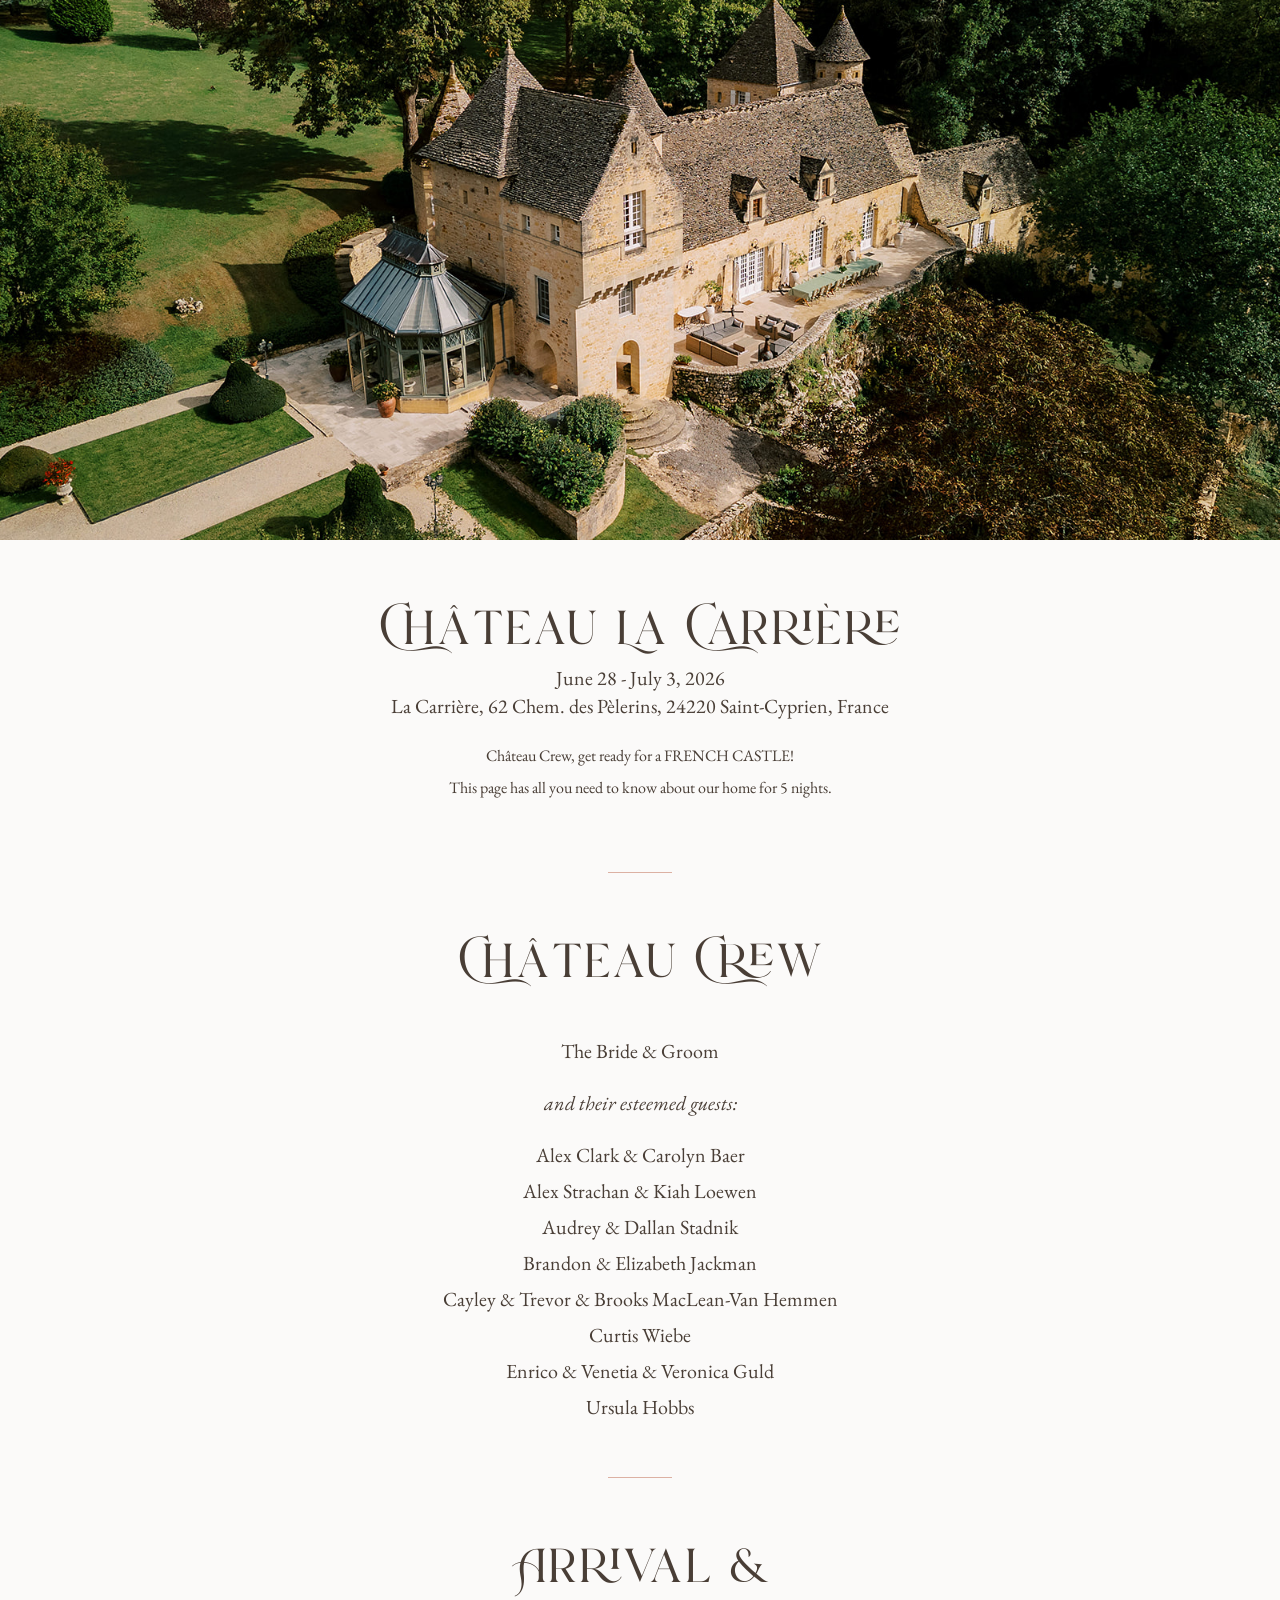
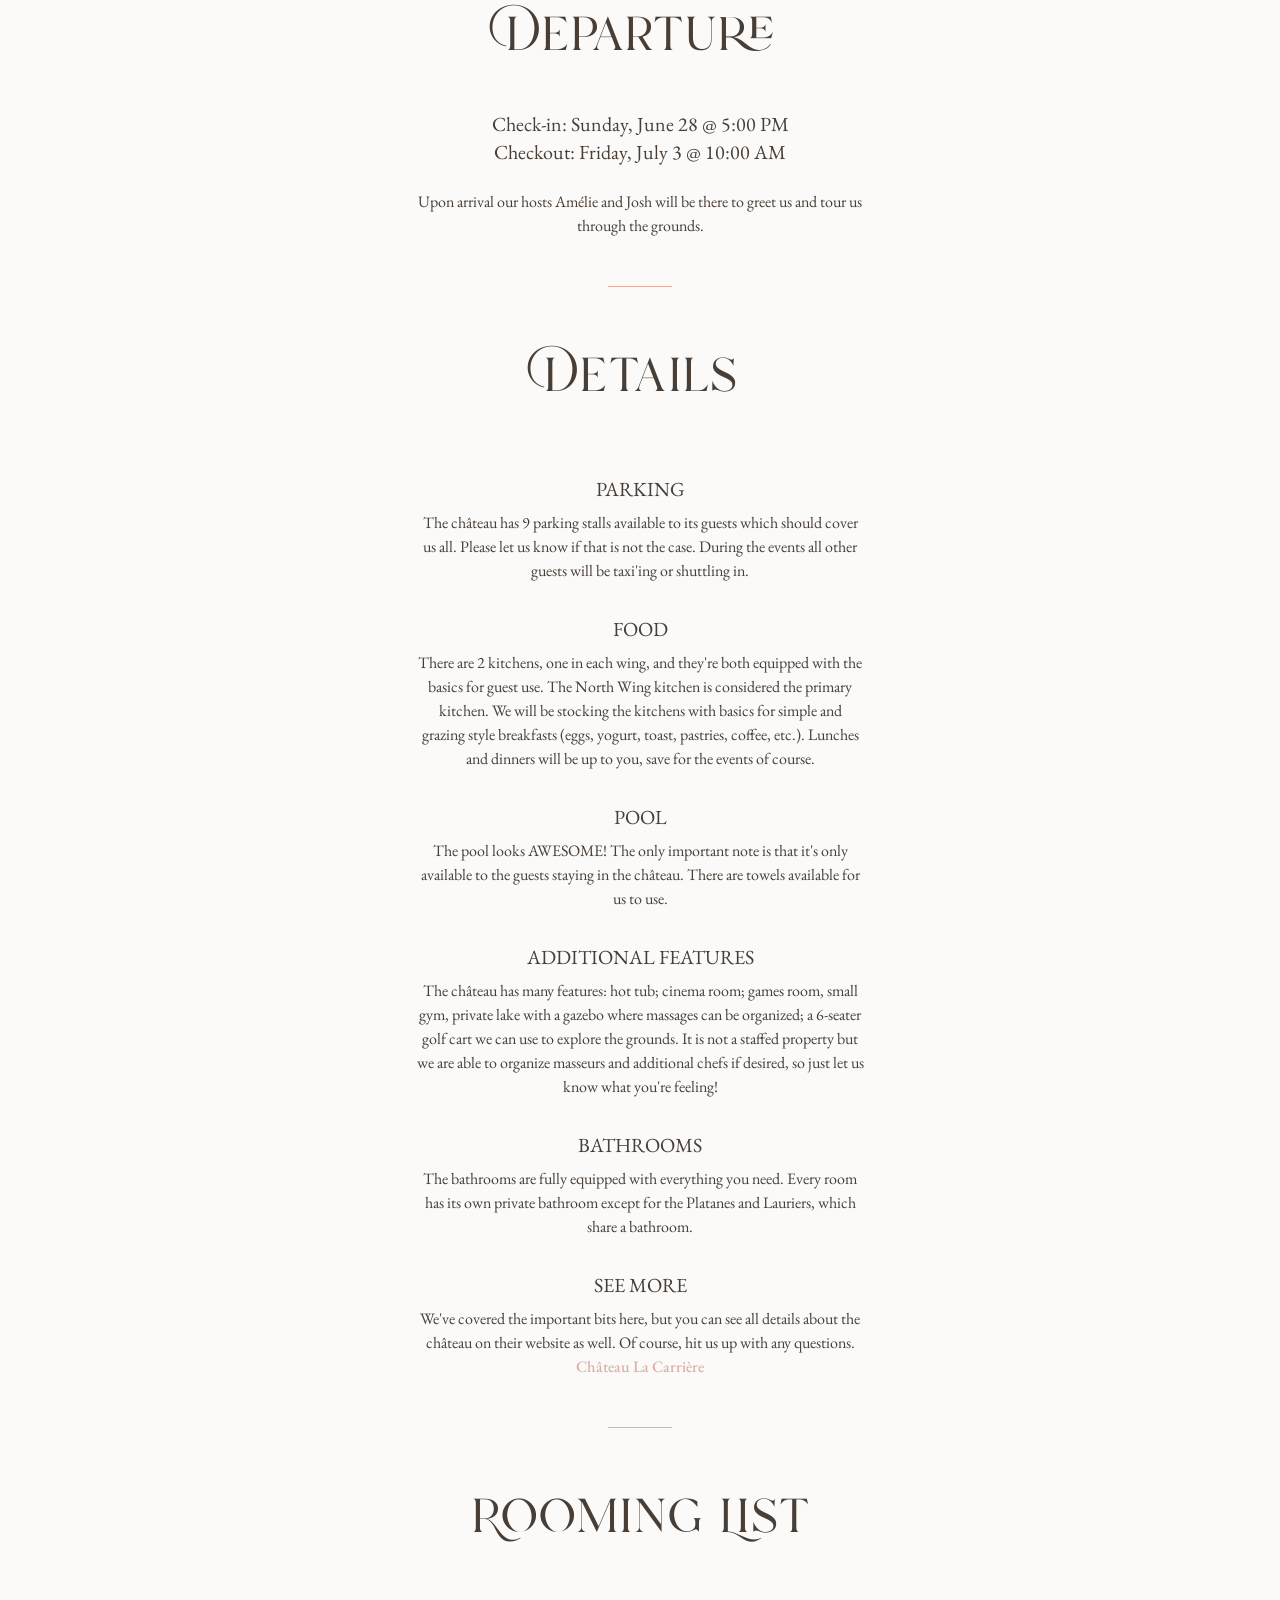
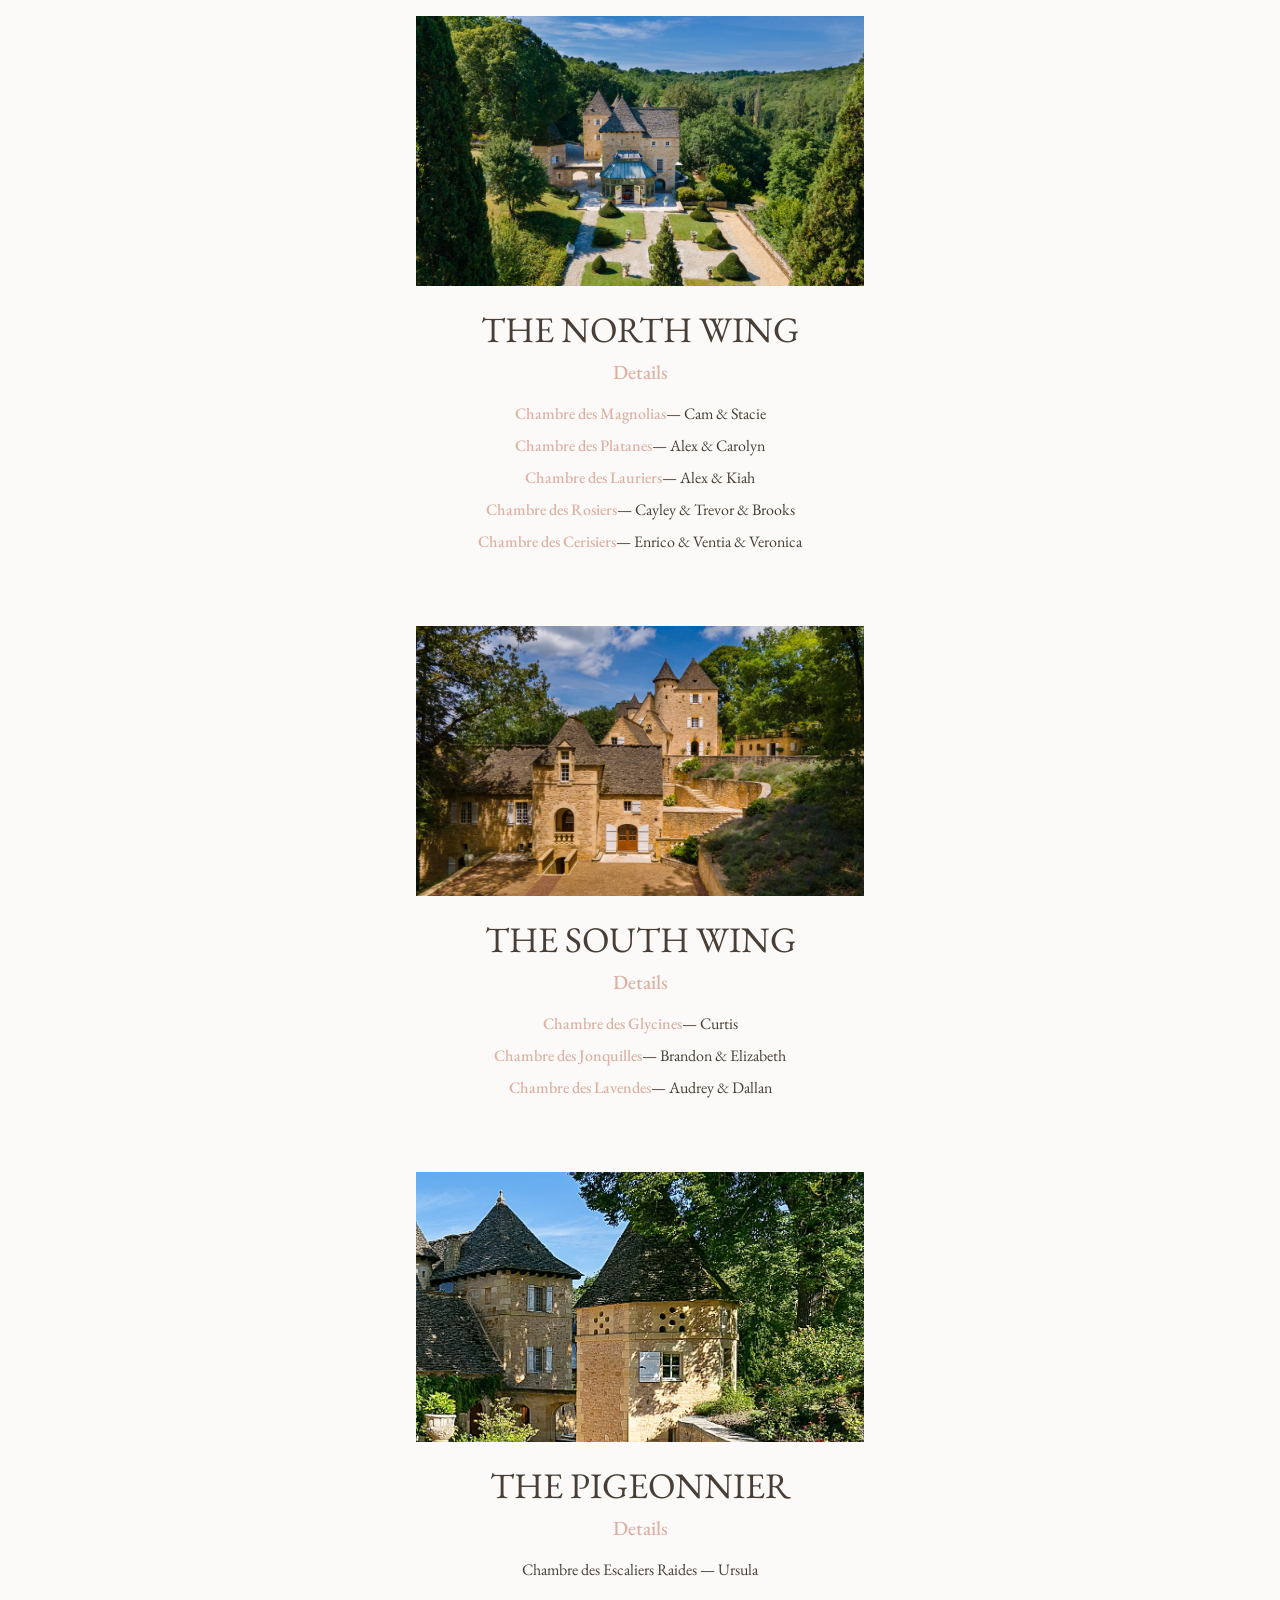
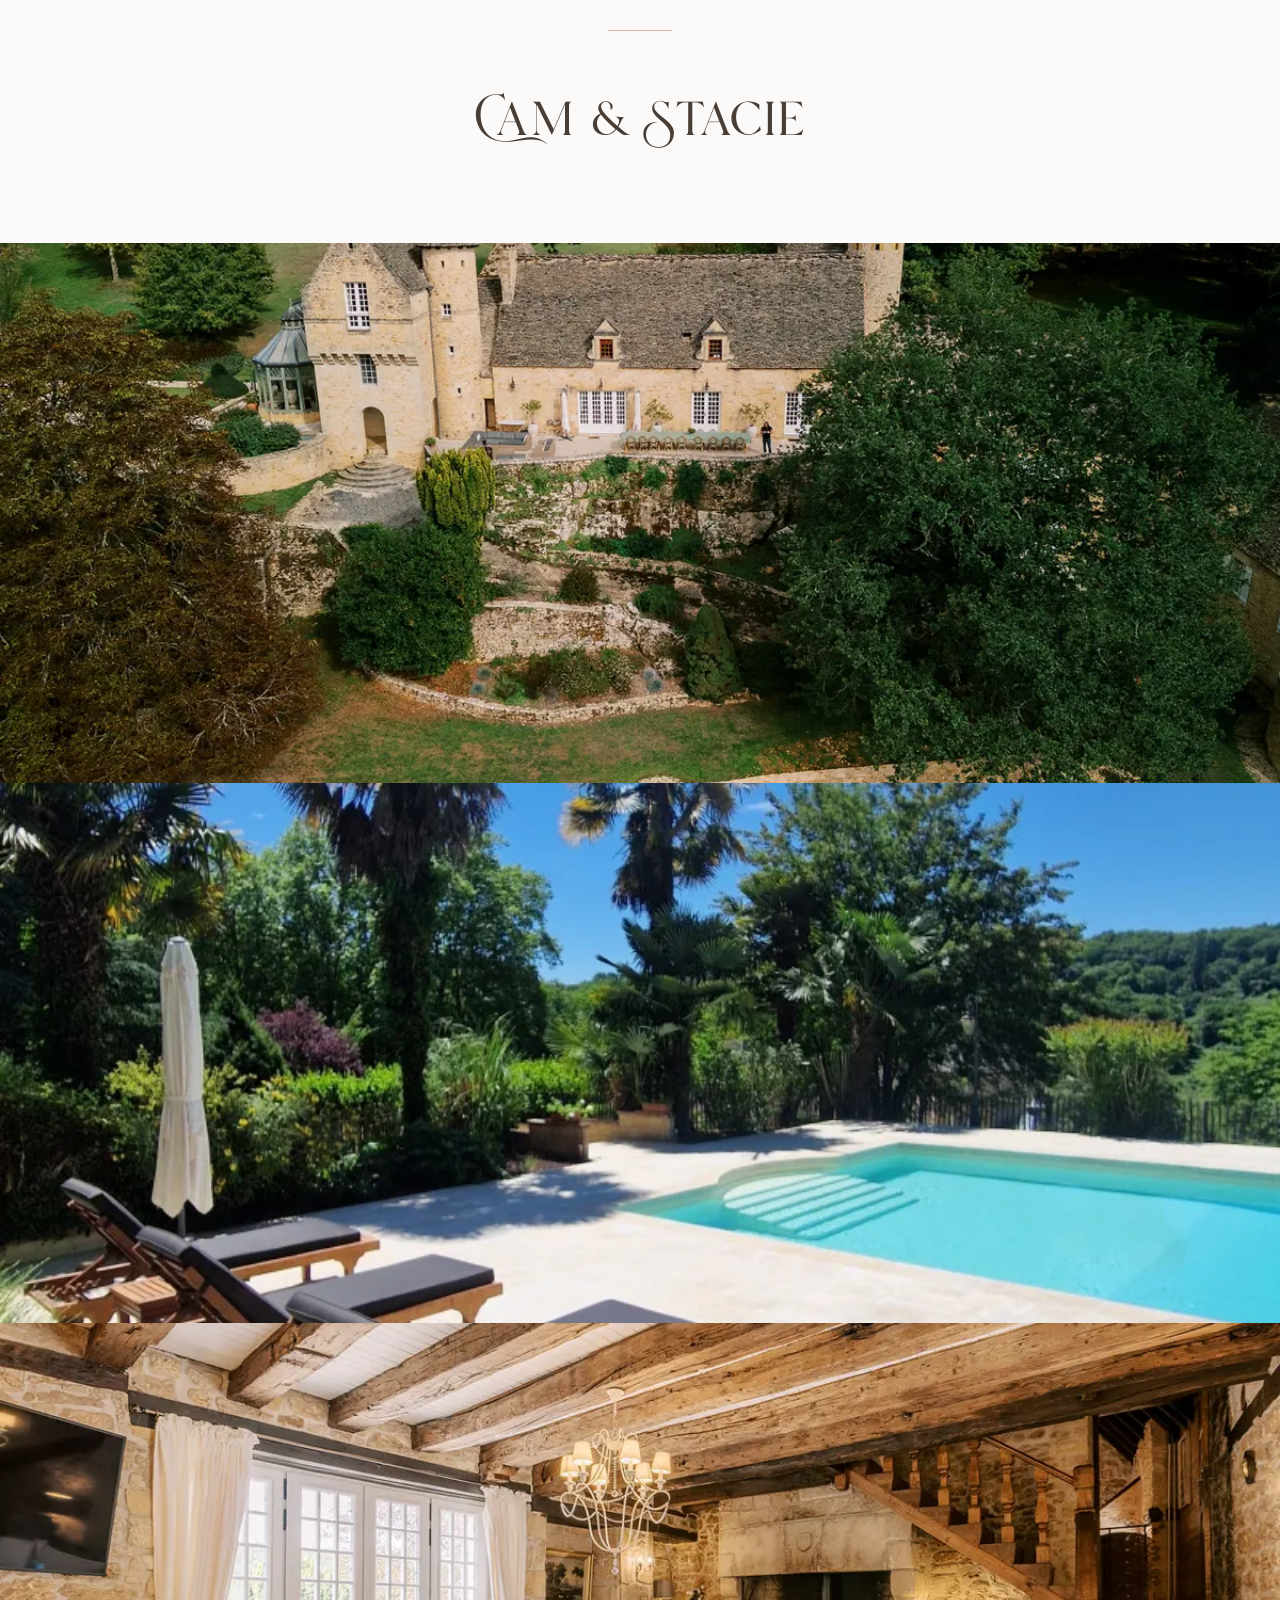
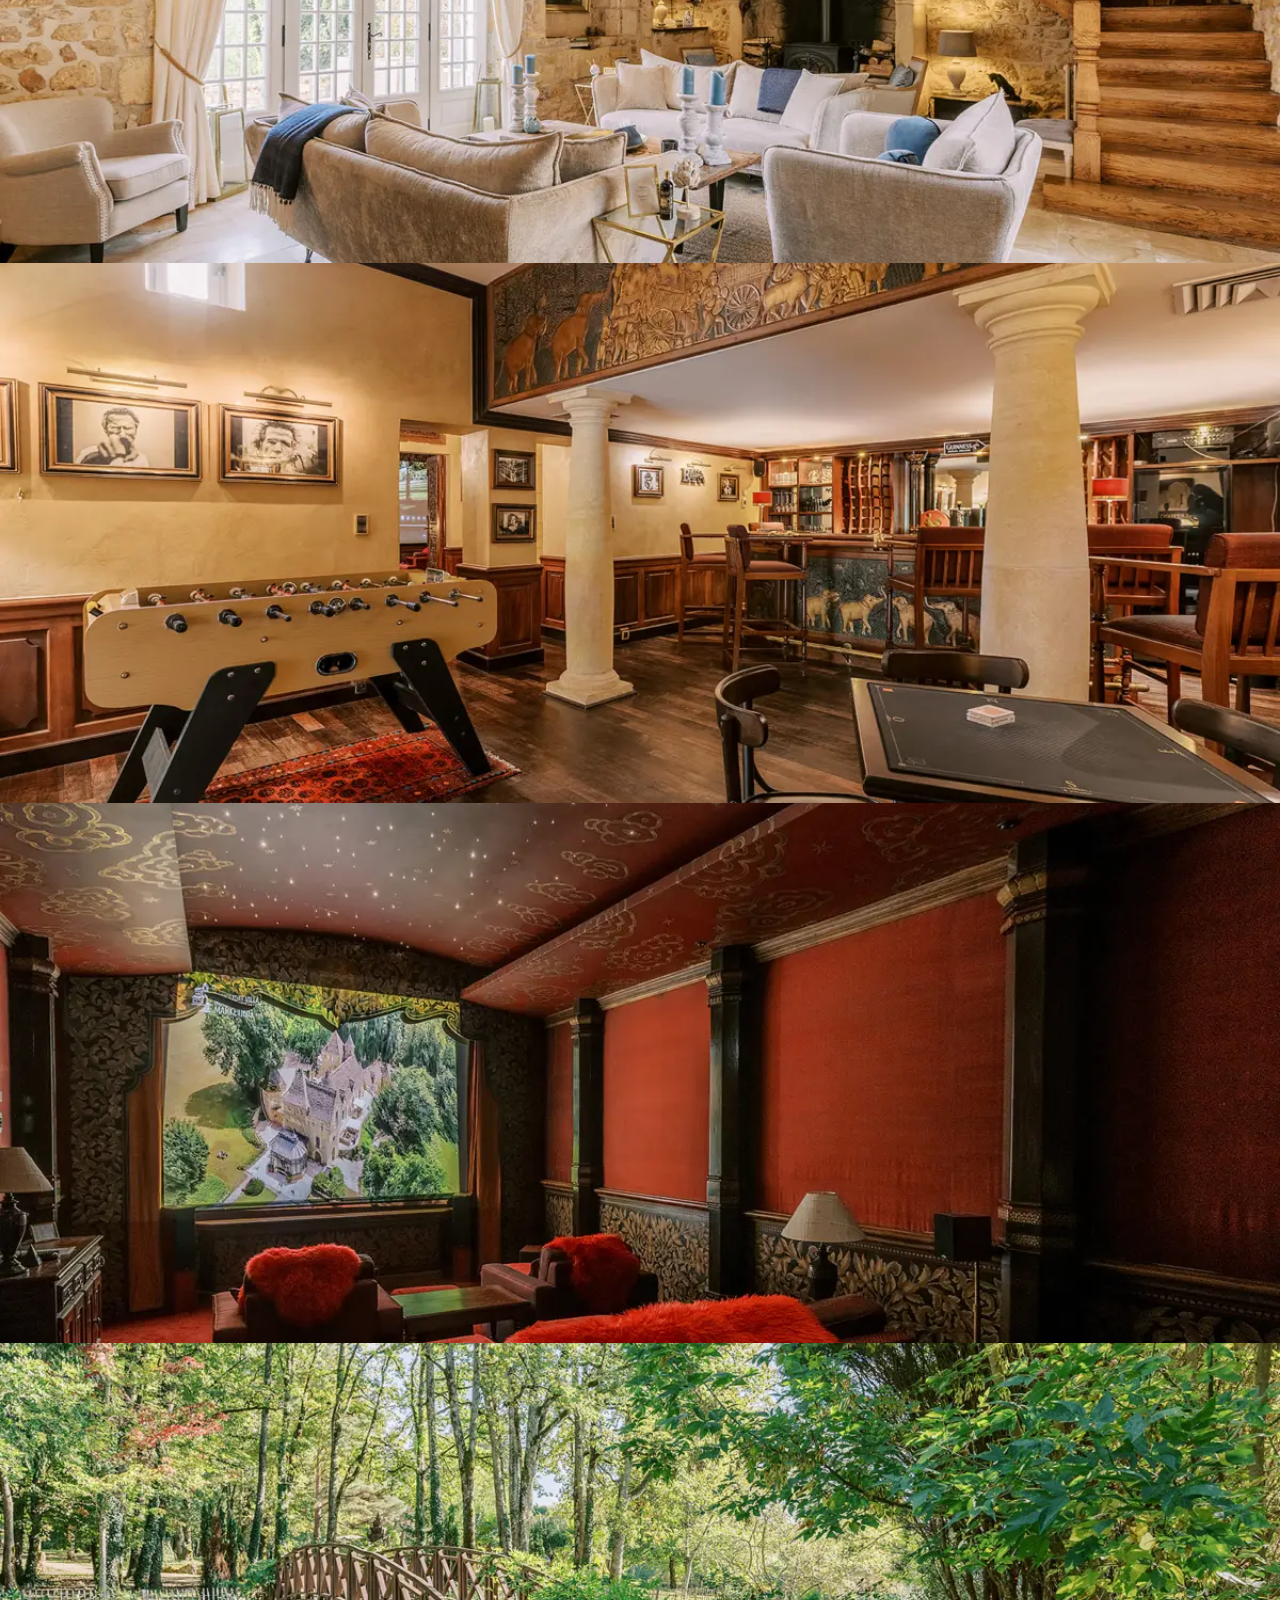
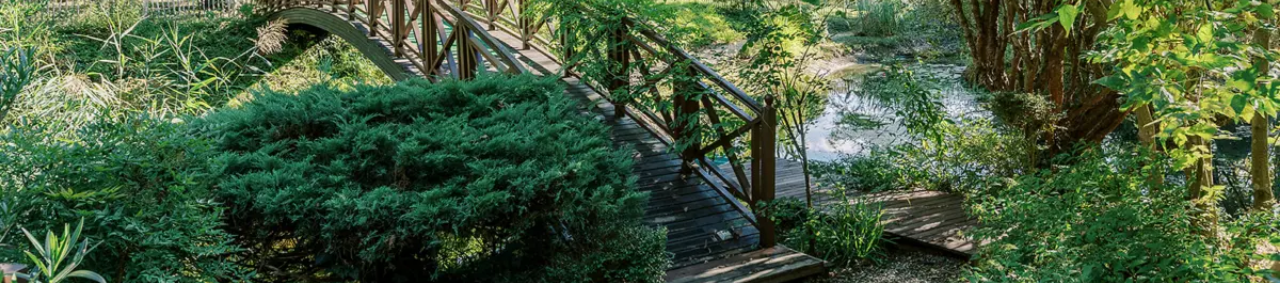
==== chateau.html @ bd1e798b "change bedrooms" ====
<!DOCTYPE html>
<html lang="en">
  <head>
    <meta charset="UTF-8" />
    <meta name="viewport" content="width=device-width, initial-scale=1.0" />
    <meta http-equiv="X-UA-Compatible" content="ie=edge" />
    <title>Château | Cam & Stacie</title>
    <link rel="icon" href="favicon.ico" type="image/x-icon" />
    <link href="https://fonts.googleapis.com/css2?family=EB+Garamond:ital,wght@0,400..800;1,400..800&display=swap" rel="stylesheet">
    <link rel="stylesheet" crossorigin href="index.css" />
    <style>
      @font-face {
        font-family: "Hello Paris Serif Regular";
        src: url("paris_regular.woff2") format("woff2");
        font-weight: normal;
        font-style: normal;
        font-display: swap; /* optional for better loading */
      }
      .heading-font {
        font-family: "Hello Paris Serif Regular";
        font-optical-sizing: auto;
      }
      .font-serif {
        font-family: "EB Garamond", serif;
        font-optical-sizing: auto;
      }
      p,
      input,
      label,
      button {
        font-family: "EB Garamond", serif;
        font-optical-sizing: auto;
      }
      .text-8xl {
        font-size: 8rem;
        line-height: 1;
      }
      .md\:text-10xl {
        font-size: 10rem;
        line-height: 1;
      }
      .px-10 {
        padding-left: 4rem;
        padding-right: 4rem;
      }
      html,
      body {
        overflow-x: hidden;
        max-width: 100%;
        scroll-behavior: smooth;
      }
    </style>
  </head>
  <body>
    <main>
      <!-- INTRO -->
      <section class="relative flex overflow-hidden" style="height: 60vh;">
        <div class="absolute inset-0 bg-cover bg-center bg-no-repeat" style="background-image: url('chateau_aerial.jpg');"></div>
      </section>
      <section id="intro" class="py-12">
        <div class="container mx-auto px-8">
          <div class="max-w-4xl mx-auto text-center">
            <h2 class="heading-font text-7xl mb-2 text-foreground">Ch&acirc;teau La Carrière</h2>
            <p class="text-xl font-serif">June 28 - July 3, 2026</p>
            <p class="font-serif text-xl mb-6">La Carrière, 62 Chem. des Pèlerins, 24220 Saint-Cyprien, France</p>
            <p class="font-serif text-base mb-2">Château Crew, get ready for a FRENCH CASTLE!</p>
            <p class="font-serif text-base mb-6">This page has all you need to know about our home for 5 nights.</p>
          </div>
        </div>
      </section>
      <div class="w-16 h-px bg-primary mx-auto"></div>
      <!-- MAIN SCHEDULE -->
      <section id="schedule" class="py-12">
        <div class="container mx-auto px-8 max-w-lg">
          <div class="text-center">
            <h2 class="heading-font text-7xl mb-12 text-foreground">Château Crew</h2>

            <h3 class="font-serif text-xl mb-6">The Bride & Groom</h3>

            <h3 class="font-serif text-xl mb-6"><i>and their esteemed guests:</i></h3>

            <h3 class="font-serif text-xl mb-2">Alex Clark & Carolyn Baer</h3>
            <h3 class="font-serif text-xl mb-2">Alex Strachan & Kiah Loewen</h3>
            <h3 class="font-serif text-xl mb-2">Audrey & Dallan Stadnik</h3>
            <h3 class="font-serif text-xl mb-2">Brandon & Elizabeth Jackman</h3>
            <h3 class="font-serif text-xl mb-2">Cayley & Trevor & Brooks MacLean-Van Hemmen</h3>
            <h3 class="font-serif text-xl mb-2">Curtis Wiebe</h3>
            <h3 class="font-serif text-xl mb-2">Enrico & Venetia & Veronica Guld</h3>
            <h3 class="font-serif text-xl mb-2">Ursula Hobbs</h3>

          </div>
        </div>
      </section>
      <div class="w-16 h-px bg-primary mx-auto"></div>
      <!-- MAIN SCHEDULE -->
      <section id="schedule" class="py-12">
        <div class="container mx-auto px-8 max-w-lg">
          <div class="text-center">
            <h2 class="heading-font text-7xl mb-12 text-foreground">Arrival & Departure</h2>

            <h3 class="font-serif text-xl">Check-in: Sunday, June 28 @ 5:00 PM</h3>
            <h3 class="font-serif text-xl mb-6">Checkout: Friday, July 3 @ 10:00 AM</h3>
            <p class="font-serif text-base inline-flex">Upon arrival our hosts Amélie and Josh will be there to greet us and tour us through the grounds.</p>
          </div>
        </div>
      </section>
      <div class="w-16 h-px bg-primary mx-auto"></div>
      <!-- Q+A -->
      <section id="schedule" class="py-12">
        <div class="container mx-auto px-8 max-w-lg">
          <div class="text-center">
            <h2 class="heading-font text-7xl mb-18 text-foreground">Details</h2>

            <h4 class="font-serif text-xl mb-2">PARKING</h4>
            <p class="font-serif text-base mb-8">The château has 9 parking stalls available to its guests which should cover us all. Please let us know if that is not the case. During the events all other guests will be taxi'ing or shuttling in.</p>

            <h4 class="font-serif text-xl mb-2">FOOD</h4>
            <p class="font-serif text-base mb-8 inline-flex">There are 2 kitchens, one in each wing, and they're both equipped with the basics for guest use. The North Wing kitchen is considered the primary kitchen. We will be stocking the kitchens with basics for simple and grazing style breakfasts (eggs, yogurt, toast, pastries, coffee, etc.). Lunches and dinners will be up to you, save for the events of course.</p>

            <h4 class="font-serif text-xl mb-2">POOL</h4>
            <p class="font-serif text-base mb-8 inline-flex">The pool looks AWESOME! The only important note is that it's only available to the guests staying in the château. There are towels available for us to use.</p>

            <h4 class="font-serif text-xl mb-2">ADDITIONAL FEATURES</h4>
            <p class="font-serif text-base mb-8 inline-flex">The château has many features: hot tub; cinema room; games room, small gym, private lake with a gazebo where massages can be organized; a 6-seater golf cart we can use to explore the grounds. It is not a staffed property but we are able to organize masseurs and additional chefs if desired, so just let us know what you're feeling!</p>

            <h4 class="font-serif text-xl mb-2">BATHROOMS</h4>
            <p class="font-serif text-base mb-8 inline-flex">The bathrooms are fully equipped with everything you need. Every room has its own private bathroom except for the Platanes and Lauriers, which share a bathroom.</p>

            <h4 class="font-serif text-xl mb-2">SEE MORE</h4>
            <p class="font-serif text-base inline-flex">We've covered the important bits here, but you can see all details about the château on their website as well. Of course, hit us up with any questions.</p>
            <p class="font-serif text-base inline-flex"><a class="text-primary font-medium hover:underline" href="https://www.chateaulacarriere.com/the-chateau">Château La Carrière</a></p>

          </div>
        </div>
      </section>
      <div class="w-16 h-px bg-primary mx-auto"></div>
      <!-- OPTIONAL EVENTS -->
      <section id="schedule" class="py-12">
        <div class="container mx-auto px-8 max-w-lg">
          <div class="text-center">
            <h2 class="heading-font text-7xl mb-18 text-foreground">Rooming List</h2>

            <div class="relative flex overflow-hidden mb-6" style="height: 30vh;">
              <div class="absolute inset-0 bg-cover bg-center bg-no-repeat" style="background-image: url('pics/chateau_north_wing_2.webp');"></div>
            </div>
            <h3 class="font-serif text-4xl mb-2">THE NORTH WING</h3>
            <h4 class="font-serif text-xl mb-4"><a class="text-primary font-medium hover:underline" href="https://www.chateaulacarriere.com/northwing">Details</a></h4>
            <p class="font-serif text-base mb-2 inline-flex"><a target="_blank" class="text-primary font-medium hover:underline" href="https://www.chateaulacarriere.com/northwing?pgid=mfozkqka-02193d21-d57b-42e5-9023-6432d71691f2">Chambre des Magnolias</a> &mdash; Cam & Stacie</p>
            <p class="font-serif text-base mb-2 inline-flex"><a target="_blank" class="text-primary font-medium hover:underline" href="https://www.chateaulacarriere.com/northwing?pgid=mfozkqka-22cdbec3-e9a7-4ac3-84b1-591245e0a18a">Chambre des Platanes</a> &mdash; Alex & Carolyn</p>
            <p class="font-serif text-base mb-2 inline-flex"><a target="_blank" class="text-primary font-medium hover:underline" href="https://www.chateaulacarriere.com/northwing?pgid=mfozkqka-75540565-c805-4bfc-909b-123af123d6b2">Chambre des Lauriers</a> &mdash; Alex & Kiah</p>
            <p class="font-serif text-base mb-2 inline-flex"><a target="_blank" class="text-primary font-medium hover:underline" href="https://www.chateaulacarriere.com/northwing?pgid=mfozkqka-7fd41e28-2b3b-4659-9988-f55aa5620a2f">Chambre des Rosiers</a> &mdash; Cayley & Trevor & Brooks</p>
            <p class="font-serif text-base mb-18 inline-flex"><a target="_blank" class="text-primary font-medium hover:underline" href="https://www.chateaulacarriere.com/northwing?pgid=mfozkqka-12fedc9f-6fec-45df-bf12-f11087e1fe56">Chambre des Cerisiers</a> &mdash; Enrico & Ventia & Veronica</p>

            <div class="relative flex overflow-hidden mb-6" style="height: 30vh;">
              <div class="absolute inset-0 bg-cover bg-center bg-no-repeat" style="background-image: url('pics/chateau_south_wing.webp');"></div>
            </div>
            <h3 class="font-serif text-4xl mb-2">THE SOUTH WING</h3>
            <h4 class="font-serif text-xl mb-4"><a class="text-primary font-medium hover:underline" href="https://www.chateaulacarriere.com/southwing">Details</a></h4>
            <p class="font-serif text-base mb-2 inline-flex"><a target="_blank" class="text-primary font-medium hover:underline" href="https://www.chateaulacarriere.com/southwing?pgid=mfp0yfdg-99c3666c-ff93-474e-8dfe-2713a7236b28">Chambre des Glycines</a> &mdash; Curtis</p>
            <p class="font-serif text-base mb-2 inline-flex"><a target="_blank" class="text-primary font-medium hover:underline" href="https://www.chateaulacarriere.com/southwing?pgid=mfp0yfdg-aed8974d-cbf3-413c-850e-7ddd0cae1f0c">Chambre des Jonquilles</a> &mdash; Brandon & Elizabeth</p>
            <p class="font-serif text-base mb-18 inline-flex"><a target="_blank" class="text-primary font-medium hover:underline" href="https://www.chateaulacarriere.com/southwing?pgid=mfp0yfdg-b7288d44-5a34-48a4-8253-0eb43fd781dc">Chambre des Lavendes</a> &mdash; Audrey & Dallan</p>

            <div class="relative flex overflow-hidden mb-6" style="height: 30vh;">
              <div class="absolute inset-0 bg-cover bg-center bg-no-repeat" style="background-image: url('pics/pigeonnier.jpg');"></div>
            </div>
            <h3 class="font-serif text-4xl mb-2">THE PIGEONNIER</h3>
            <h4 class="font-serif text-xl mb-4"><a target="_blank" class="text-primary font-medium hover:underline" href="https://www.chateaulacarriere.com/pigeonnier">Details</a></h4>
            <p class="font-serif text-base inline-flex">Chambre des Escaliers Raides &mdash; Ursula</p>
          </div>
        </div>
      </section>
      <div class="w-16 h-px bg-primary mx-auto"></div>
      <!-- FOOTER -->
      <section id="footer" class="py-12">
        <div class="container mx-auto px-8 max-w-lg">
          <div class="text-center">
            <h2 class="heading-font text-7xl mb-12 text-foreground">Cam & Stacie</h2>
          </div>
        </div>
      </section>
      <section class="relative flex overflow-hidden" style="height: 60vh;">
        <div class="absolute inset-0 bg-cover bg-center bg-no-repeat" style="background-image: url('pics/chateau_north_wing.webp');"></div>
      </section>
      <section class="relative flex overflow-hidden" style="height: 60vh;">
        <div class="absolute inset-0 bg-cover bg-center bg-no-repeat" style="background-image: url('pics/pool.webp');"></div>
      </section>
      <section class="relative flex overflow-hidden" style="height: 60vh;">
        <div class="absolute inset-0 bg-cover bg-center bg-no-repeat" style="background-image: url('pics/interior.webp');"></div>
      </section>
      <section class="relative flex overflow-hidden" style="height: 60vh;">
        <div class="absolute inset-0 bg-cover bg-center bg-no-repeat" style="background-image: url('pics/bar.webp');"></div>
      </section>
      <section class="relative flex overflow-hidden" style="height: 60vh;">
        <div class="absolute inset-0 bg-cover bg-center bg-no-repeat" style="background-image: url('pics/cinema.webp');"></div>
      </section>
      <section class="relative flex overflow-hidden" style="height: 60vh;">
        <div class="absolute inset-0 bg-cover bg-center bg-no-repeat" style="background-image: url('pics/chateau_park.webp');"></div>
      </section>
    </main>
  </body>
</html>
---- index.css ----
*,
:before,
:after {
  --tw-border-spacing-x: 0;
  --tw-border-spacing-y: 0;
  --tw-translate-x: 0;
  --tw-translate-y: 0;
  --tw-rotate: 0;
  --tw-skew-x: 0;
  --tw-skew-y: 0;
  --tw-scale-x: 1;
  --tw-scale-y: 1;
  --tw-pan-x: ;
  --tw-pan-y: ;
  --tw-pinch-zoom: ;
  --tw-scroll-snap-strictness: proximity;
  --tw-gradient-from-position: ;
  --tw-gradient-via-position: ;
  --tw-gradient-to-position: ;
  --tw-ordinal: ;
  --tw-slashed-zero: ;
  --tw-numeric-figure: ;
  --tw-numeric-spacing: ;
  --tw-numeric-fraction: ;
  --tw-ring-inset: ;
  --tw-ring-offset-width: 0px;
  --tw-ring-offset-color: #fff;
  --tw-ring-color: rgb(59 130 246 / 0.5);
  --tw-ring-offset-shadow: 0 0 #0000;
  --tw-ring-shadow: 0 0 #0000;
  --tw-shadow: 0 0 #0000;
  --tw-shadow-colored: 0 0 #0000;
  --tw-blur: ;
  --tw-brightness: ;
  --tw-contrast: ;
  --tw-grayscale: ;
  --tw-hue-rotate: ;
  --tw-invert: ;
  --tw-saturate: ;
  --tw-sepia: ;
  --tw-drop-shadow: ;
  --tw-backdrop-blur: ;
  --tw-backdrop-brightness: ;
  --tw-backdrop-contrast: ;
  --tw-backdrop-grayscale: ;
  --tw-backdrop-hue-rotate: ;
  --tw-backdrop-invert: ;
  --tw-backdrop-opacity: ;
  --tw-backdrop-saturate: ;
  --tw-backdrop-sepia: ;
  --tw-contain-size: ;
  --tw-contain-layout: ;
  --tw-contain-paint: ;
  --tw-contain-style: ;
}
::backdrop {
  --tw-border-spacing-x: 0;
  --tw-border-spacing-y: 0;
  --tw-translate-x: 0;
  --tw-translate-y: 0;
  --tw-rotate: 0;
  --tw-skew-x: 0;
  --tw-skew-y: 0;
  --tw-scale-x: 1;
  --tw-scale-y: 1;
  --tw-pan-x: ;
  --tw-pan-y: ;
  --tw-pinch-zoom: ;
  --tw-scroll-snap-strictness: proximity;
  --tw-gradient-from-position: ;
  --tw-gradient-via-position: ;
  --tw-gradient-to-position: ;
  --tw-ordinal: ;
  --tw-slashed-zero: ;
  --tw-numeric-figure: ;
  --tw-numeric-spacing: ;
  --tw-numeric-fraction: ;
  --tw-ring-inset: ;
  --tw-ring-offset-width: 0px;
  --tw-ring-offset-color: #fff;
  --tw-ring-color: rgb(59 130 246 / 0.5);
  --tw-ring-offset-shadow: 0 0 #0000;
  --tw-ring-shadow: 0 0 #0000;
  --tw-shadow: 0 0 #0000;
  --tw-shadow-colored: 0 0 #0000;
  --tw-blur: ;
  --tw-brightness: ;
  --tw-contrast: ;
  --tw-grayscale: ;
  --tw-hue-rotate: ;
  --tw-invert: ;
  --tw-saturate: ;
  --tw-sepia: ;
  --tw-drop-shadow: ;
  --tw-backdrop-blur: ;
  --tw-backdrop-brightness: ;
  --tw-backdrop-contrast: ;
  --tw-backdrop-grayscale: ;
  --tw-backdrop-hue-rotate: ;
  --tw-backdrop-invert: ;
  --tw-backdrop-opacity: ;
  --tw-backdrop-saturate: ;
  --tw-backdrop-sepia: ;
  --tw-contain-size: ;
  --tw-contain-layout: ;
  --tw-contain-paint: ;
  --tw-contain-style: ;
}
*,
:before,
:after {
  box-sizing: border-box;
  border-width: 0;
  border-style: solid;
  border-color: #e5e7eb;
}
:before,
:after {
  --tw-content: "";
}
html,
:host {
  line-height: 1.5;
  -webkit-text-size-adjust: 100%;
  -moz-tab-size: 4;
  -o-tab-size: 4;
  tab-size: 4;
  font-family: Inter, system-ui, sans-serif;
  font-feature-settings: normal;
  font-variation-settings: normal;
  -webkit-tap-highlight-color: transparent;
}
body {
  margin: 0;
  line-height: inherit;
}
hr {
  height: 0;
  color: inherit;
  border-top-width: 1px;
}
abbr:where([title]) {
  -webkit-text-decoration: underline dotted;
  text-decoration: underline dotted;
}
h1,
h2,
h3,
h4,
h5,
h6 {
  font-size: inherit;
  font-weight: inherit;
}
a {
  color: inherit;
  text-decoration: inherit;
}
b,
strong {
  font-weight: bolder;
}
code,
kbd,
samp,
pre {
  font-family: ui-monospace, SFMono-Regular, Menlo, Monaco, Consolas,
    Liberation Mono, Courier New, monospace;
  font-feature-settings: normal;
  font-variation-settings: normal;
  font-size: 1em;
}
small {
  font-size: 80%;
}
sub,
sup {
  font-size: 75%;
  line-height: 0;
  position: relative;
  vertical-align: baseline;
}
sub {
  bottom: -0.25em;
}
sup {
  top: -0.5em;
}
table {
  text-indent: 0;
  border-color: inherit;
  border-collapse: collapse;
}
button,
input,
optgroup,
select,
textarea {
  font-family: inherit;
  font-feature-settings: inherit;
  font-variation-settings: inherit;
  font-size: 100%;
  font-weight: inherit;
  line-height: inherit;
  letter-spacing: inherit;
  color: inherit;
  margin: 0;
  padding: 0;
}
button,
select {
  text-transform: none;
}
button,
input:where([type="button"]),
input:where([type="reset"]),
input:where([type="submit"]) {
  -webkit-appearance: button;
  background-color: transparent;
  background-image: none;
}
:-moz-focusring {
  outline: auto;
}
:-moz-ui-invalid {
  box-shadow: none;
}
progress {
  vertical-align: baseline;
}
::-webkit-inner-spin-button,
::-webkit-outer-spin-button {
  height: auto;
}
[type="search"] {
  -webkit-appearance: textfield;
  outline-offset: -2px;
}
::-webkit-search-decoration {
  -webkit-appearance: none;
}
::-webkit-file-upload-button {
  -webkit-appearance: button;
  font: inherit;
}
summary {
  display: list-item;
}
blockquote,
dl,
dd,
h1,
h2,
h3,
h4,
h5,
h6,
hr,
figure,
p,
pre {
  margin: 0;
}
fieldset {
  margin: 0;
  padding: 0;
}
legend {
  padding: 0;
}
ol,
ul,
menu {
  list-style: none;
  margin: 0;
  padding: 0;
}
dialog {
  padding: 0;
}
textarea {
  resize: vertical;
}
input::-moz-placeholder,
textarea::-moz-placeholder {
  opacity: 1;
  color: #9ca3af;
}
input::placeholder,
textarea::placeholder {
  opacity: 1;
  color: #9ca3af;
}
button,
[role="button"] {
  cursor: pointer;
}
:disabled {
  cursor: default;
}
img,
svg,
video,
canvas,
audio,
iframe,
embed,
object {
  display: block;
  vertical-align: middle;
}
img,
video {
  max-width: 100%;
  height: auto;
}
[hidden]:where(:not([hidden="until-found"])) {
  display: none;
}
:root {
  --background: 35 20% 98%;
  --foreground: 25 15% 25%;
  --card: 35 25% 96%;
  --card-foreground: 25 15% 25%;
  --popover: 35 25% 95%;
  --popover-foreground: 25 15% 25%;
  --primary: 15 45% 75%;
  --primary-foreground: 35 25% 97%;
  --secondary: 40 30% 94%;
  --secondary-foreground: 25 15% 25%;
  --muted: 35 15% 91%;
  --muted-foreground: 25 8% 55%;
  --accent: 350 35% 85%;
  --accent-foreground: 25 15% 25%;
  --wedding-rose: 15 45% 75%;
  --wedding-blush: 350 35% 85%;
  --wedding-sage: 90 20% 85%;
  --wedding-cream: 40 30% 93%;
  --wedding-champagne: 45 35% 88%;
  --gradient-hero: linear-gradient(
    135deg,
    hsl(25 15% 25% / 0.4),
    hsl(15 45% 75% / 0.3)
  );
  --gradient-section: linear-gradient(180deg, hsl(35 25% 97%), hsl(40 30% 94%));
  --gradient-accent: linear-gradient(90deg, hsl(350 35% 85%), hsl(15 45% 75%));
  --shadow-soft: 0 4px 20px hsl(25 15% 25% / 0.1);
  --shadow-elegant: 0 8px 40px hsl(15 45% 75% / 0.15);
  --destructive: 0 84.2% 60.2%;
  --destructive-foreground: 210 40% 98%;
  --border: 35 20% 88%;
  --input: 35 20% 88%;
  --ring: 15 45% 75%;
  --radius: 0.75rem;
  --sidebar-background: 0 0% 98%;
  --sidebar-foreground: 240 5.3% 26.1%;
  --sidebar-primary: 240 5.9% 10%;
  --sidebar-primary-foreground: 0 0% 98%;
  --sidebar-accent: 240 4.8% 95.9%;
  --sidebar-accent-foreground: 240 5.9% 10%;
  --sidebar-border: 220 13% 91%;
  --sidebar-ring: 217.2 91.2% 59.8%;
}
.dark {
  --background: 222.2 84% 4.9%;
  --foreground: 210 40% 98%;
  --card: 222.2 84% 4.9%;
  --card-foreground: 210 40% 98%;
  --popover: 222.2 84% 4.9%;
  --popover-foreground: 210 40% 98%;
  --primary: 210 40% 98%;
  --primary-foreground: 222.2 47.4% 11.2%;
  --secondary: 217.2 32.6% 17.5%;
  --secondary-foreground: 210 40% 98%;
  --muted: 217.2 32.6% 17.5%;
  --muted-foreground: 215 20.2% 65.1%;
  --accent: 217.2 32.6% 17.5%;
  --accent-foreground: 210 40% 98%;
  --destructive: 0 62.8% 30.6%;
  --destructive-foreground: 210 40% 98%;
  --border: 217.2 32.6% 17.5%;
  --input: 217.2 32.6% 17.5%;
  --ring: 212.7 26.8% 83.9%;
  --sidebar-background: 240 5.9% 10%;
  --sidebar-foreground: 240 4.8% 95.9%;
  --sidebar-primary: 224.3 76.3% 48%;
  --sidebar-primary-foreground: 0 0% 100%;
  --sidebar-accent: 240 3.7% 15.9%;
  --sidebar-accent-foreground: 240 4.8% 95.9%;
  --sidebar-border: 240 3.7% 15.9%;
  --sidebar-ring: 217.2 91.2% 59.8%;
}
* {
  border-color: hsl(var(--border));
}
body {
  background-color: hsl(var(--background));
  color: hsl(var(--foreground));
  scroll-behavior: smooth;
}
.container {
  width: 100%;
  margin-right: auto;
  margin-left: auto;
  padding-right: 2rem;
  padding-left: 2rem;
}
@media (min-width: 1400px) {
  .container {
    max-width: 1400px;
  }
}
.hero-overlay {
/*   background: var(--gradient-hero); */
  -webkit-backdrop-filter: blur(2px);
  backdrop-filter: blur(2px);
}
.section-gradient {
  background: var(--gradient-section);
}
.btn-wedding {
  border-radius: var(--radius);
  background-color: hsl(var(--primary));
  padding: 0.75rem 2rem;
  font-weight: 500;
  color: hsl(var(--primary-foreground));
  transition-property: all;
  transition-timing-function: cubic-bezier(0.4, 0, 0.2, 1);
  transition-duration: 0.3s;
  animation-duration: 0.3s;
}
.btn-wedding:hover {
  background-color: hsl(var(--primary) / 0.9);
}
.btn-wedding {
  --tw-shadow-color: var(--shadow-soft);
  --tw-shadow: var(--tw-shadow-colored);
}
.btn-wedding-outline {
  border-radius: var(--radius);
  border-width: 2px;
  border-color: hsl(var(--primary));
  padding: 0.75rem 2rem;
  font-weight: 500;
  color: hsl(var(--primary));
  transition-property: all;
  transition-timing-function: cubic-bezier(0.4, 0, 0.2, 1);
  transition-duration: 0.3s;
  animation-duration: 0.3s;
}
.btn-wedding-outline:hover {
  background-color: hsl(var(--primary));
  color: hsl(var(--primary-foreground));
}
.fade-in-up {
  animation: fadeInUp 0.8s ease-out forwards;
}
.fade-in {
  animation: fadeIn 1s ease-out forwards;
}
.sr-only {
  position: absolute;
  width: 1px;
  height: 1px;
  padding: 0;
  margin: -1px;
  overflow: hidden;
  clip: rect(0, 0, 0, 0);
  white-space: nowrap;
  border-width: 0;
}
.pointer-events-none {
  pointer-events: none;
}
.pointer-events-auto {
  pointer-events: auto;
}
.visible {
  visibility: visible;
}
.invisible {
  visibility: hidden;
}
.fixed {
  position: fixed;
}
.absolute {
  position: absolute;
}
.relative {
  position: relative;
}
.inset-0 {
  top: 0;
  right: 0;
  bottom: 0;
  left: 0;
}
.inset-x-0 {
  left: 0;
  right: 0;
}
.inset-y-0 {
  top: 0;
  bottom: 0;
}
.-bottom-12 {
  bottom: -3rem;
}
.-left-12 {
  left: -3rem;
}
.-right-12 {
  right: -3rem;
}
.-top-12 {
  top: -3rem;
}
.bottom-0 {
  bottom: 0;
}
.bottom-8 {
  bottom: 2rem;
}
.left-0 {
  left: 0;
}
.left-1 {
  left: 0.25rem;
}
.left-1\/2 {
  left: 50%;
}
.left-2 {
  left: 0.5rem;
}
.left-8 {
  left: 2rem;
}
.left-\[50\%\] {
  left: 50%;
}
.right-0 {
  right: 0;
}
.right-1 {
  right: 0.25rem;
}
.right-2 {
  right: 0.5rem;
}
.right-3 {
  right: 0.75rem;
}
.right-4 {
  right: 1rem;
}
.top-0 {
  top: 0;
}
.top-1\.5 {
  top: 0.375rem;
}
.top-1\/2 {
  top: 50%;
}
.top-2 {
  top: 0.5rem;
}
.top-3\.5 {
  top: 0.875rem;
}
.top-4 {
  top: 1rem;
}
.top-\[1px\] {
  top: 1px;
}
.top-\[50\%\] {
  top: 50%;
}
.top-\[60\%\] {
  top: 60%;
}
.top-full {
  top: 100%;
}
.z-10 {
  z-index: 10;
}
.z-20 {
  z-index: 20;
}
.z-50 {
  z-index: 50;
}
.z-\[100\] {
  z-index: 100;
}
.z-\[1\] {
  z-index: 1;
}
.-mx-1 {
  margin-left: -0.25rem;
  margin-right: -0.25rem;
}
.mx-2 {
  margin-left: 0.5rem;
  margin-right: 0.5rem;
}
.mx-3\.5 {
  margin-left: 0.875rem;
  margin-right: 0.875rem;
}
.mx-auto {
  margin-left: auto;
  margin-right: auto;
}
.my-0\.5 {
  margin-top: 0.125rem;
  margin-bottom: 0.125rem;
}
.my-1 {
  margin-top: 0.25rem;
  margin-bottom: 0.25rem;
}
.-ml-4 {
  margin-left: -1rem;
}
.-mt-4 {
  margin-top: -1rem;
}
.mb-1 {
  margin-bottom: 0.25rem;
}
.mb-12 {
  margin-bottom: 3rem;
}
.mb-2 {
  margin-bottom: 0.5rem;
}
.mb-3 {
  margin-bottom: 0.75rem;
}
.mb-4 {
  margin-bottom: 1rem;
}
.mb-6 {
  margin-bottom: 1.5rem;
}
.mb-8 {
  margin-bottom: 2rem;
}
.mb-18 {
  margin-bottom: 4.5rem;
}
.mb-24 {
  margin-bottom: 6rem;
}
.ml-1 {
  margin-left: 0.25rem;
}
.ml-20 {
  margin-left: 5rem;
}
.ml-auto {
  margin-left: auto;
}
.mr-2 {
  margin-right: 0.5rem;
}
.mt-1\.5 {
  margin-top: 0.375rem;
}
.mt-12 {
  margin-top: 3rem;
}
.mt-2 {
  margin-top: 0.5rem;
}
.mt-24 {
  margin-top: 6rem;
}
.mt-4 {
  margin-top: 1rem;
}
.mt-8 {
  margin-top: 2rem;
}
.mt-auto {
  margin-top: auto;
}
.block {
  display: block;
}
.flex {
  display: flex;
}
.inline-flex {
  display: inline-flex;
}
.table {
  display: table;
}
.grid {
  display: grid;
}
.hidden {
  display: none;
}
.aspect-square {
  aspect-ratio: 1 / 1;
}
.aspect-video {
  aspect-ratio: 16 / 9;
}
.size-4 {
  width: 1rem;
  height: 1rem;
}
.h-1\.5 {
  height: 0.375rem;
}
.h-10 {
  height: 2.5rem;
}
.h-11 {
  height: 2.75rem;
}
.h-12 {
  height: 3rem;
}
.h-16 {
  height: 4rem;
}
.h-2 {
  height: 0.5rem;
}
.h-2\.5 {
  height: 0.625rem;
}
.h-3 {
  height: 0.75rem;
}
.h-3\.5 {
  height: 0.875rem;
}
.h-4 {
  height: 1rem;
}
.h-48 {
  height: 12rem;
}
.h-5 {
  height: 1.25rem;
}
.h-6 {
  height: 1.5rem;
}
.h-7 {
  height: 1.75rem;
}
.h-8 {
  height: 2rem;
}
.h-9 {
  height: 2.25rem;
}
.h-\[1px\] {
  height: 1px;
}
.h-\[var\(--radix-navigation-menu-viewport-height\)\] {
  height: var(--radix-navigation-menu-viewport-height);
}
.h-\[var\(--radix-select-trigger-height\)\] {
  height: var(--radix-select-trigger-height);
}
.h-auto {
  height: auto;
}
.h-full {
  height: 100%;
}
.h-px {
  height: 1px;
}
.h-screen {
  height: 100vh;
}
.h-svh {
  height: 100svh;
}
.max-h-96 {
  max-height: 24rem;
}
.max-h-\[300px\] {
  max-height: 300px;
}
.max-h-screen {
  max-height: 100vh;
}
.min-h-0 {
  min-height: 0px;
}
.min-h-\[80px\] {
  min-height: 80px;
}
.min-h-screen {
  min-height: 100vh;
}
.min-h-svh {
  min-height: 100svh;
}
.w-0 {
  width: 0px;
}
.w-1 {
  width: 0.25rem;
}
.w-10 {
  width: 2.5rem;
}
.w-11 {
  width: 2.75rem;
}
.w-12 {
  width: 3rem;
}
.w-16 {
  width: 4rem;
}
.w-2 {
  width: 0.5rem;
}
.w-2\.5 {
  width: 0.625rem;
}
.w-24 {
  width: 6rem;
}
.w-3 {
  width: 0.75rem;
}
.w-3\.5 {
  width: 0.875rem;
}
.w-3\/4 {
  width: 75%;
}
.w-4 {
  width: 1rem;
}
.w-5 {
  width: 1.25rem;
}
.w-6 {
  width: 1.5rem;
}
.w-64 {
  width: 16rem;
}
.w-7 {
  width: 1.75rem;
}
.w-72 {
  width: 18rem;
}
.w-8 {
  width: 2rem;
}
.w-9 {
  width: 2.25rem;
}
.w-\[--sidebar-width\] {
  width: var(--sidebar-width);
}
.w-\[100px\] {
  width: 100px;
}
.w-\[1px\] {
  width: 1px;
}
.w-auto {
  width: auto;
}
.w-full {
  width: 100%;
}
.w-max {
  width: -moz-max-content;
  width: max-content;
}
.w-px {
  width: 1px;
}
.min-w-0 {
  min-width: 0px;
}
.min-w-5 {
  min-width: 1.25rem;
}
.min-w-\[12rem\] {
  min-width: 12rem;
}
.min-w-\[8rem\] {
  min-width: 8rem;
}
.min-w-\[var\(--radix-select-trigger-width\)\] {
  min-width: var(--radix-select-trigger-width);
}
.max-w-2xl {
  max-width: 42rem;
}
.max-w-4xl {
  max-width: 56rem;
}
.max-w-6xl {
  max-width: 72rem;
}
.max-w-\[--skeleton-width\] {
  max-width: var(--skeleton-width);
}
.max-w-lg {
  max-width: 32rem;
}
.max-w-max {
  max-width: -moz-max-content;
  max-width: max-content;
}
.flex-1 {
  flex: 1 1 0%;
}
.shrink-0 {
  flex-shrink: 0;
}
.grow {
  flex-grow: 1;
}
.grow-0 {
  flex-grow: 0;
}
.basis-full {
  flex-basis: 100%;
}
.caption-bottom {
  caption-side: bottom;
}
.border-collapse {
  border-collapse: collapse;
}
.-translate-x-1\/2 {
  --tw-translate-x: -50%;
  transform: translate(var(--tw-translate-x), var(--tw-translate-y))
    rotate(var(--tw-rotate)) skew(var(--tw-skew-x)) skewY(var(--tw-skew-y))
    scaleX(var(--tw-scale-x)) scaleY(var(--tw-scale-y));
}
.-translate-x-px {
  --tw-translate-x: -1px;
  transform: translate(var(--tw-translate-x), var(--tw-translate-y))
    rotate(var(--tw-rotate)) skew(var(--tw-skew-x)) skewY(var(--tw-skew-y))
    scaleX(var(--tw-scale-x)) scaleY(var(--tw-scale-y));
}
.-translate-y-1\/2 {
  --tw-translate-y: -50%;
  transform: translate(var(--tw-translate-x), var(--tw-translate-y))
    rotate(var(--tw-rotate)) skew(var(--tw-skew-x)) skewY(var(--tw-skew-y))
    scaleX(var(--tw-scale-x)) scaleY(var(--tw-scale-y));
}
.translate-x-\[-50\%\] {
  --tw-translate-x: -50%;
  transform: translate(var(--tw-translate-x), var(--tw-translate-y))
    rotate(var(--tw-rotate)) skew(var(--tw-skew-x)) skewY(var(--tw-skew-y))
    scaleX(var(--tw-scale-x)) scaleY(var(--tw-scale-y));
}
.translate-x-px {
  --tw-translate-x: 1px;
  transform: translate(var(--tw-translate-x), var(--tw-translate-y))
    rotate(var(--tw-rotate)) skew(var(--tw-skew-x)) skewY(var(--tw-skew-y))
    scaleX(var(--tw-scale-x)) scaleY(var(--tw-scale-y));
}
.translate-y-\[-50\%\] {
  --tw-translate-y: -50%;
  transform: translate(var(--tw-translate-x), var(--tw-translate-y))
    rotate(var(--tw-rotate)) skew(var(--tw-skew-x)) skewY(var(--tw-skew-y))
    scaleX(var(--tw-scale-x)) scaleY(var(--tw-scale-y));
}
.rotate-45 {
  --tw-rotate: 45deg;
  transform: translate(var(--tw-translate-x), var(--tw-translate-y))
    rotate(var(--tw-rotate)) skew(var(--tw-skew-x)) skewY(var(--tw-skew-y))
    scaleX(var(--tw-scale-x)) scaleY(var(--tw-scale-y));
}
.rotate-90 {
  --tw-rotate: 90deg;
  transform: translate(var(--tw-translate-x), var(--tw-translate-y))
    rotate(var(--tw-rotate)) skew(var(--tw-skew-x)) skewY(var(--tw-skew-y))
    scaleX(var(--tw-scale-x)) scaleY(var(--tw-scale-y));
}
.transform {
  transform: translate(var(--tw-translate-x), var(--tw-translate-y))
    rotate(var(--tw-rotate)) skew(var(--tw-skew-x)) skewY(var(--tw-skew-y))
    scaleX(var(--tw-scale-x)) scaleY(var(--tw-scale-y));
}
@keyframes bounce {
  0%,
  to {
    transform: translateY(-25%);
    animation-timing-function: cubic-bezier(0.8, 0, 1, 1);
  }
  50% {
    transform: none;
    animation-timing-function: cubic-bezier(0, 0, 0.2, 1);
  }
}
.animate-bounce {
  animation: bounce 1s infinite;
}
@keyframes pulse {
  50% {
    opacity: 0.5;
  }
}
.animate-pulse {
  animation: pulse 2s cubic-bezier(0.4, 0, 0.6, 1) infinite;
}
.cursor-default {
  cursor: default;
}
.cursor-pointer {
  cursor: pointer;
}
.touch-none {
  touch-action: none;
}
.select-none {
  -webkit-user-select: none;
  -moz-user-select: none;
  user-select: none;
}
.list-none {
  list-style-type: none;
}
.flex-row {
  flex-direction: row;
}
.flex-col {
  flex-direction: column;
}
.flex-col-reverse {
  flex-direction: column-reverse;
}
.flex-wrap {
  flex-wrap: wrap;
}
.items-start {
  align-items: flex-start;
}
.items-end {
  align-items: flex-end;
}
.items-center {
  align-items: center;
}
.items-stretch {
  align-items: stretch;
}
.justify-center {
  justify-content: center;
}
.justify-between {
  justify-content: space-between;
}
.gap-1 {
  gap: 0.25rem;
}
.gap-1\.5 {
  gap: 0.375rem;
}
.gap-12 {
  gap: 3rem;
}
.gap-2 {
  gap: 0.5rem;
}
.gap-3 {
  gap: 0.75rem;
}
.gap-4 {
  gap: 1rem;
}
.gap-6 {
  gap: 1.5rem;
}
.gap-8 {
  gap: 2rem;
}
.space-x-1 > :not([hidden]) ~ :not([hidden]) {
  --tw-space-x-reverse: 0;
  margin-right: calc(0.25rem * var(--tw-space-x-reverse));
  margin-left: calc(0.25rem * calc(1 - var(--tw-space-x-reverse)));
}
.space-x-4 > :not([hidden]) ~ :not([hidden]) {
  --tw-space-x-reverse: 0;
  margin-right: calc(1rem * var(--tw-space-x-reverse));
  margin-left: calc(1rem * calc(1 - var(--tw-space-x-reverse)));
}
.space-x-8 > :not([hidden]) ~ :not([hidden]) {
  --tw-space-x-reverse: 0;
  margin-right: calc(2rem * var(--tw-space-x-reverse));
  margin-left: calc(2rem * calc(1 - var(--tw-space-x-reverse)));
}
.space-y-1 > :not([hidden]) ~ :not([hidden]) {
  --tw-space-y-reverse: 0;
  margin-top: calc(0.25rem * calc(1 - var(--tw-space-y-reverse)));
  margin-bottom: calc(0.25rem * var(--tw-space-y-reverse));
}
.space-y-1\.5 > :not([hidden]) ~ :not([hidden]) {
  --tw-space-y-reverse: 0;
  margin-top: calc(0.375rem * calc(1 - var(--tw-space-y-reverse)));
  margin-bottom: calc(0.375rem * var(--tw-space-y-reverse));
}
.space-y-2 > :not([hidden]) ~ :not([hidden]) {
  --tw-space-y-reverse: 0;
  margin-top: calc(0.5rem * calc(1 - var(--tw-space-y-reverse)));
  margin-bottom: calc(0.5rem * var(--tw-space-y-reverse));
}
.space-y-4 > :not([hidden]) ~ :not([hidden]) {
  --tw-space-y-reverse: 0;
  margin-top: calc(1rem * calc(1 - var(--tw-space-y-reverse)));
  margin-bottom: calc(1rem * var(--tw-space-y-reverse));
}
.space-y-6 > :not([hidden]) ~ :not([hidden]) {
  --tw-space-y-reverse: 0;
  margin-top: calc(1.5rem * calc(1 - var(--tw-space-y-reverse)));
  margin-bottom: calc(1.5rem * var(--tw-space-y-reverse));
}
.space-y-8 > :not([hidden]) ~ :not([hidden]) {
  --tw-space-y-reverse: 0;
  margin-top: calc(2rem * calc(1 - var(--tw-space-y-reverse)));
  margin-bottom: calc(2rem * var(--tw-space-y-reverse));
}
.overflow-auto {
  overflow: auto;
}
.overflow-hidden {
  overflow: hidden;
}
.overflow-y-auto {
  overflow-y: auto;
}
.overflow-x-hidden {
  overflow-x: hidden;
}
.whitespace-nowrap {
  white-space: nowrap;
}
.break-words {
  overflow-wrap: break-word;
}
.rounded {
  border-radius: 0.25rem;
}
.rounded-\[2px\] {
  border-radius: 2px;
}
.rounded-\[inherit\] {
  border-radius: inherit;
}
.rounded-full {
  border-radius: 9999px;
}
.rounded-lg {
  border-radius: var(--radius);
}
.rounded-md {
  border-radius: calc(var(--radius) - 2px);
}
.rounded-sm {
  border-radius: calc(var(--radius) - 4px);
}
.rounded-t-\[10px\] {
  border-top-left-radius: 10px;
  border-top-right-radius: 10px;
}
.rounded-tl-sm {
  border-top-left-radius: calc(var(--radius) - 4px);
}
.border {
  border-width: 1px;
}
.border-2 {
  border-width: 2px;
}
.border-4 {
  border-width: 4px;
}
.border-\[1\.5px\] {
  border-width: 1.5px;
}
.border-y {
  border-top-width: 1px;
  border-bottom-width: 1px;
}
.border-b {
  border-bottom-width: 1px;
}
.border-l {
  border-left-width: 1px;
}
.border-r {
  border-right-width: 1px;
}
.border-t {
  border-top-width: 1px;
}
.border-dashed {
  border-style: dashed;
}
.border-\[--color-border\] {
  border-color: var(--color-border);
}
.border-background {
  border-color: hsl(var(--background));
}
.border-border {
  border-color: hsl(var(--border));
}
.border-border\/50 {
  border-color: hsl(var(--border) / 0.5);
}
.border-destructive {
  border-color: hsl(var(--destructive));
}
.border-destructive\/50 {
  border-color: hsl(var(--destructive) / 0.5);
}
.border-input {
  border-color: hsl(var(--input));
}
.border-primary {
  border-color: hsl(var(--primary));
}
.border-sidebar-border {
  border-color: hsl(var(--sidebar-border));
}
.border-transparent {
  border-color: transparent;
}
.border-l-transparent {
  border-left-color: transparent;
}
.border-t-transparent {
  border-top-color: transparent;
}
.bg-\[--color-bg\] {
  background-color: var(--color-bg);
}
.bg-accent {
  background-color: hsl(var(--accent));
}
.bg-background {
  background-color: hsl(var(--background));
}
.bg-background\/30 {
  background-color: hsl(var(--background) / 0.3);
}
.bg-background\/80 {
  background-color: hsl(var(--background) / 0.8);
}
.bg-black\/80 {
  background-color: #000c;
}
.bg-border {
  background-color: hsl(var(--border));
}
.bg-card {
  background-color: hsl(var(--card));
}
.bg-destructive {
  background-color: hsl(var(--destructive));
}
.bg-foreground {
  background-color: hsl(var(--foreground));
}
.bg-gray-100 {
  --tw-bg-opacity: 1;
  background-color: rgb(243 244 246 / var(--tw-bg-opacity, 1));
}
.bg-muted {
  background-color: hsl(var(--muted));
}
.bg-muted\/50 {
  background-color: hsl(var(--muted) / 0.5);
}
.bg-popover {
  background-color: hsl(var(--popover));
}
.bg-primary {
  background-color: hsl(var(--primary));
}
.bg-primary\/10 {
  background-color: hsl(var(--primary) / 0.1);
}
.bg-primary\/30 {
  background-color: hsl(var(--primary) / 0.3);
}
.bg-secondary {
  background-color: hsl(var(--secondary));
}
.bg-sidebar {
  background-color: hsl(var(--sidebar-background));
}
.bg-sidebar-border {
  background-color: hsl(var(--sidebar-border));
}
.bg-transparent {
  background-color: transparent;
}
.bg-wedding-blush\/20 {
  background-color: hsl(var(--wedding-blush) / 0.2);
}
.bg-wedding-cream\/50 {
  background-color: hsl(var(--wedding-cream) / 0.5);
}
.bg-wedding-rose\/20 {
  background-color: hsl(var(--wedding-rose) / 0.2);
}
.bg-wedding-sage\/20 {
  background-color: hsl(var(--wedding-sage) / 0.2);
}
.bg-white\/60 {
  background-color: #fff9;
}
.bg-gradient-to-br {
  background-image: linear-gradient(to bottom right, var(--tw-gradient-stops));
}
.from-wedding-rose\/20 {
  --tw-gradient-from: hsl(var(--wedding-rose) / 0.2)
    var(--tw-gradient-from-position);
  --tw-gradient-to: hsl(var(--wedding-rose) / 0) var(--tw-gradient-to-position);
  --tw-gradient-stops: var(--tw-gradient-from), var(--tw-gradient-to);
}
.to-wedding-blush\/20 {
  --tw-gradient-to: hsl(var(--wedding-blush) / 0.2)
    var(--tw-gradient-to-position);
}
.bg-cover {
  background-size: cover;
}
.bg-center {
  background-position: center;
}
.bg-no-repeat {
  background-repeat: no-repeat;
}
.fill-current {
  fill: currentColor;
}
.p-0 {
  padding: 0;
}
.p-1 {
  padding: 0.25rem;
}
.p-2 {
  padding: 0.5rem;
}
.p-3 {
  padding: 0.75rem;
}
.p-4 {
  padding: 1rem;
}
.p-6 {
  padding: 1.5rem;
}
.p-8 {
  padding: 2rem;
}
.p-\[1px\] {
  padding: 1px;
}
.px-1 {
  padding-left: 0.25rem;
  padding-right: 0.25rem;
}
.px-2 {
  padding-left: 0.5rem;
  padding-right: 0.5rem;
}
.px-2\.5 {
  padding-left: 0.625rem;
  padding-right: 0.625rem;
}
.px-3 {
  padding-left: 0.75rem;
  padding-right: 0.75rem;
}
.px-4 {
  padding-left: 1rem;
  padding-right: 1rem;
}
.px-5 {
  padding-left: 1.25rem;
  padding-right: 1.25rem;
}
.px-6 {
  padding-left: 1.5rem;
  padding-right: 1.5rem;
}
.px-8 {
  padding-left: 2rem;
  padding-right: 2rem;
}
.py-0\.5 {
  padding-top: 0.125rem;
  padding-bottom: 0.125rem;
}
.py-1 {
  padding-top: 0.25rem;
  padding-bottom: 0.25rem;
}
.py-1\.5 {
  padding-top: 0.375rem;
  padding-bottom: 0.375rem;
}
.py-12 {
  padding-top: 3rem;
  padding-bottom: 3rem;
}
.py-2 {
  padding-top: 0.5rem;
  padding-bottom: 0.5rem;
}
.py-20 {
  padding-top: 5rem;
  padding-bottom: 5rem;
}
.py-3 {
  padding-top: 0.75rem;
  padding-bottom: 0.75rem;
}
.py-4 {
  padding-top: 1rem;
  padding-bottom: 1rem;
}
.py-6 {
  padding-top: 1.5rem;
  padding-bottom: 1.5rem;
}
.pb-3 {
  padding-bottom: 0.75rem;
}
.pb-4 {
  padding-bottom: 1rem;
}
.pl-2\.5 {
  padding-left: 0.625rem;
}
.pl-4 {
  padding-left: 1rem;
}
.pl-8 {
  padding-left: 2rem;
}
.pr-2 {
  padding-right: 0.5rem;
}
.pr-2\.5 {
  padding-right: 0.625rem;
}
.pr-8 {
  padding-right: 2rem;
}
.pt-0 {
  padding-top: 0;
}
.pt-1 {
  padding-top: 0.25rem;
}
.pt-2 {
  padding-top: 0.5rem;
}
.pt-3 {
  padding-top: 0.75rem;
}
.pt-4 {
  padding-top: 1rem;
}
.text-left {
  text-align: left;
}
.text-center {
  text-align: center;
}
.align-middle {
  vertical-align: middle;
}
.font-mono {
  font-family: ui-monospace, SFMono-Regular, Menlo, Monaco, Consolas,
    Liberation Mono, Courier New, monospace;
}
.font-sans {
  font-family: Inter, system-ui, sans-serif;
}
.font-script {
  font-family: Dancing Script, cursive;
}
.font-serif {
  font-family: Playfair Display, serif;
}
.text-2xl {
  font-size: 1.5rem;
  line-height: 2rem;
}
.text-3xl {
  font-size: 1.875rem;
  line-height: 2.25rem;
}
.text-4xl {
  font-size: 2.25rem;
  line-height: 2.5rem;
}
.text-6xl {
  font-size: 3.75rem;
  line-height: 1;
}
.text-7xl {
  font-size: 4.25rem;
  line-height: 1;
}
.text-\[0\.8rem\] {
  font-size: 0.8rem;
}
.text-base {
  font-size: 1rem;
  line-height: 1.5rem;
}
.text-lg {
  font-size: 1.125rem;
  line-height: 1.75rem;
}
.text-sm {
  font-size: 0.875rem;
  line-height: 1.25rem;
}
.text-xl {
  font-size: 1.25rem;
  line-height: 1.75rem;
}
.text-xs {
  font-size: 0.75rem;
  line-height: 1rem;
}
.font-bold {
  font-weight: 700;
}
.font-medium {
  font-weight: 500;
}
.font-normal {
  font-weight: 400;
}
.font-semibold {
  font-weight: 600;
}
.italic {
  font-style: italic;
}
.tabular-nums {
  --tw-numeric-spacing: tabular-nums;
  font-variant-numeric: var(--tw-ordinal) var(--tw-slashed-zero)
    var(--tw-numeric-figure) var(--tw-numeric-spacing)
    var(--tw-numeric-fraction);
}
.leading-none {
  line-height: 1;
}
.leading-relaxed {
  line-height: 1.625;
}
.tracking-tight {
  letter-spacing: -0.025em;
}
.tracking-widest {
  letter-spacing: 0.1em;
}
.text-accent-foreground {
  color: hsl(var(--accent-foreground));
}
.text-background {
  color: hsl(var(--background));
}
.text-blue-500 {
  --tw-text-opacity: 1;
  color: rgb(59 130 246 / var(--tw-text-opacity, 1));
}
.text-card-foreground {
  color: hsl(var(--card-foreground));
}
.text-current {
  color: currentColor;
}
.text-destructive {
  color: hsl(var(--destructive));
}
.text-destructive-foreground {
  color: hsl(var(--destructive-foreground));
}
.text-foreground {
  color: hsl(var(--foreground));
}
.text-foreground\/50 {
  color: hsl(var(--foreground) / 0.5);
}
.text-gray-600 {
  --tw-text-opacity: 1;
  color: rgb(75 85 99 / var(--tw-text-opacity, 1));
}
.text-green-600 {
  --tw-text-opacity: 1;
  color: rgb(22 163 74 / var(--tw-text-opacity, 1));
}
.text-muted-foreground {
  color: hsl(var(--muted-foreground));
}
.text-popover-foreground {
  color: hsl(var(--popover-foreground));
}
.text-primary {
  color: hsl(var(--primary));
}
.text-primary-foreground {
  color: hsl(var(--primary-foreground));
}
.text-secondary-foreground {
  color: hsl(var(--secondary-foreground));
}
.text-sidebar-foreground {
  color: hsl(var(--sidebar-foreground));
}
.text-sidebar-foreground\/70 {
  color: hsl(var(--sidebar-foreground) / 0.7);
}
.text-white {
  --tw-text-opacity: 1;
  color: rgb(255 255 255 / var(--tw-text-opacity, 1));
}
.text-white\/70 {
  color: #ffffffb3;
}
.text-white\/80 {
  color: #fffc;
}
.text-white\/90 {
  color: #ffffffe6;
}
.underline {
  text-decoration-line: underline;
}
.underline-offset-4 {
  text-underline-offset: 4px;
}
.opacity-0 {
  opacity: 0;
}
.opacity-50 {
  opacity: 0.5;
}
.opacity-60 {
  opacity: 0.6;
}
.opacity-70 {
  opacity: 0.7;
}
.opacity-80 {
  opacity: 0.8;
}
.opacity-90 {
  opacity: 0.9;
}
.shadow-\[0_0_0_1px_hsl\(var\(--sidebar-border\)\)\] {
  --tw-shadow: 0 0 0 1px hsl(var(--sidebar-border));
  --tw-shadow-colored: 0 0 0 1px var(--tw-shadow-color);
  box-shadow: var(--tw-ring-offset-shadow, 0 0 #0000),
    var(--tw-ring-shadow, 0 0 #0000), var(--tw-shadow);
}
.shadow-lg {
  --tw-shadow: 0 10px 15px -3px rgb(0 0 0 / 0.1),
    0 4px 6px -4px rgb(0 0 0 / 0.1);
  --tw-shadow-colored: 0 10px 15px -3px var(--tw-shadow-color),
    0 4px 6px -4px var(--tw-shadow-color);
  box-shadow: var(--tw-ring-offset-shadow, 0 0 #0000),
    var(--tw-ring-shadow, 0 0 #0000), var(--tw-shadow);
}
.shadow-md {
  --tw-shadow: 0 4px 6px -1px rgb(0 0 0 / 0.1), 0 2px 4px -2px rgb(0 0 0 / 0.1);
  --tw-shadow-colored: 0 4px 6px -1px var(--tw-shadow-color),
    0 2px 4px -2px var(--tw-shadow-color);
  box-shadow: var(--tw-ring-offset-shadow, 0 0 #0000),
    var(--tw-ring-shadow, 0 0 #0000), var(--tw-shadow);
}
.shadow-none {
  --tw-shadow: 0 0 #0000;
  --tw-shadow-colored: 0 0 #0000;
  box-shadow: var(--tw-ring-offset-shadow, 0 0 #0000),
    var(--tw-ring-shadow, 0 0 #0000), var(--tw-shadow);
}
.shadow-sm {
  --tw-shadow: 0 1px 2px 0 rgb(0 0 0 / 0.05);
  --tw-shadow-colored: 0 1px 2px 0 var(--tw-shadow-color);
  box-shadow: var(--tw-ring-offset-shadow, 0 0 #0000),
    var(--tw-ring-shadow, 0 0 #0000), var(--tw-shadow);
}
.shadow-xl {
  --tw-shadow: 0 20px 25px -5px rgb(0 0 0 / 0.1),
    0 8px 10px -6px rgb(0 0 0 / 0.1);
  --tw-shadow-colored: 0 20px 25px -5px var(--tw-shadow-color),
    0 8px 10px -6px var(--tw-shadow-color);
  box-shadow: var(--tw-ring-offset-shadow, 0 0 #0000),
    var(--tw-ring-shadow, 0 0 #0000), var(--tw-shadow);
}
.shadow-\[var\(--shadow-elegant\)\] {
  --tw-shadow-color: var(--shadow-elegant);
  --tw-shadow: var(--tw-shadow-colored);
}
.shadow-\[var\(--shadow-soft\)\] {
  --tw-shadow-color: var(--shadow-soft);
  --tw-shadow: var(--tw-shadow-colored);
}
.outline-none {
  outline: 2px solid transparent;
  outline-offset: 2px;
}
.outline {
  outline-style: solid;
}
.ring-0 {
  --tw-ring-offset-shadow: var(--tw-ring-inset) 0 0 0
    var(--tw-ring-offset-width) var(--tw-ring-offset-color);
  --tw-ring-shadow: var(--tw-ring-inset) 0 0 0
    calc(0px + var(--tw-ring-offset-width)) var(--tw-ring-color);
  box-shadow: var(--tw-ring-offset-shadow), var(--tw-ring-shadow),
    var(--tw-shadow, 0 0 #0000);
}
.ring-2 {
  --tw-ring-offset-shadow: var(--tw-ring-inset) 0 0 0
    var(--tw-ring-offset-width) var(--tw-ring-offset-color);
  --tw-ring-shadow: var(--tw-ring-inset) 0 0 0
    calc(2px + var(--tw-ring-offset-width)) var(--tw-ring-color);
  box-shadow: var(--tw-ring-offset-shadow), var(--tw-ring-shadow),
    var(--tw-shadow, 0 0 #0000);
}
.ring-ring {
  --tw-ring-color: hsl(var(--ring));
}
.ring-sidebar-ring {
  --tw-ring-color: hsl(var(--sidebar-ring));
}
.ring-offset-background {
  --tw-ring-offset-color: hsl(var(--background));
}
.filter {
  filter: var(--tw-blur) var(--tw-brightness) var(--tw-contrast)
    var(--tw-grayscale) var(--tw-hue-rotate) var(--tw-invert) var(--tw-saturate)
    var(--tw-sepia) var(--tw-drop-shadow);
}
.backdrop-blur-md {
  --tw-backdrop-blur: blur(12px);
  -webkit-backdrop-filter: var(--tw-backdrop-blur) var(--tw-backdrop-brightness)
    var(--tw-backdrop-contrast) var(--tw-backdrop-grayscale)
    var(--tw-backdrop-hue-rotate) var(--tw-backdrop-invert)
    var(--tw-backdrop-opacity) var(--tw-backdrop-saturate)
    var(--tw-backdrop-sepia);
  backdrop-filter: var(--tw-backdrop-blur) var(--tw-backdrop-brightness)
    var(--tw-backdrop-contrast) var(--tw-backdrop-grayscale)
    var(--tw-backdrop-hue-rotate) var(--tw-backdrop-invert)
    var(--tw-backdrop-opacity) var(--tw-backdrop-saturate)
    var(--tw-backdrop-sepia);
}
.transition {
  transition-property: color, background-color, border-color,
    text-decoration-color, fill, stroke, opacity, box-shadow, transform, filter,
    -webkit-backdrop-filter;
  transition-property: color, background-color, border-color,
    text-decoration-color, fill, stroke, opacity, box-shadow, transform, filter,
    backdrop-filter;
  transition-property: color, background-color, border-color,
    text-decoration-color, fill, stroke, opacity, box-shadow, transform, filter,
    backdrop-filter, -webkit-backdrop-filter;
  transition-timing-function: cubic-bezier(0.4, 0, 0.2, 1);
  transition-duration: 0.15s;
}
.transition-\[left\,right\,width\] {
  transition-property: left, right, width;
  transition-timing-function: cubic-bezier(0.4, 0, 0.2, 1);
  transition-duration: 0.15s;
}
.transition-\[margin\,opa\] {
  transition-property: margin, opa;
  transition-timing-function: cubic-bezier(0.4, 0, 0.2, 1);
  transition-duration: 0.15s;
}
.transition-\[width\,height\,padding\] {
  transition-property: width, height, padding;
  transition-timing-function: cubic-bezier(0.4, 0, 0.2, 1);
  transition-duration: 0.15s;
}
.transition-\[width\] {
  transition-property: width;
  transition-timing-function: cubic-bezier(0.4, 0, 0.2, 1);
  transition-duration: 0.15s;
}
.transition-all {
  transition-property: all;
  transition-timing-function: cubic-bezier(0.4, 0, 0.2, 1);
  transition-duration: 0.15s;
}
.transition-colors {
  transition-property: color, background-color, border-color,
    text-decoration-color, fill, stroke;
  transition-timing-function: cubic-bezier(0.4, 0, 0.2, 1);
  transition-duration: 0.15s;
}
.transition-opacity {
  transition-property: opacity;
  transition-timing-function: cubic-bezier(0.4, 0, 0.2, 1);
  transition-duration: 0.15s;
}
.transition-transform {
  transition-property: transform;
  transition-timing-function: cubic-bezier(0.4, 0, 0.2, 1);
  transition-duration: 0.15s;
}
.duration-1000 {
  transition-duration: 1s;
}
.duration-200 {
  transition-duration: 0.2s;
}
.ease-in-out {
  transition-timing-function: cubic-bezier(0.4, 0, 0.2, 1);
}
.ease-linear {
  transition-timing-function: linear;
}
@keyframes enter {
  0% {
    opacity: var(--tw-enter-opacity, 1);
    transform: translate3d(
        var(--tw-enter-translate-x, 0),
        var(--tw-enter-translate-y, 0),
        0
      )
      scale3d(
        var(--tw-enter-scale, 1),
        var(--tw-enter-scale, 1),
        var(--tw-enter-scale, 1)
      )
      rotate(var(--tw-enter-rotate, 0));
  }
}
@keyframes exit {
  to {
    opacity: var(--tw-exit-opacity, 1);
    transform: translate3d(
        var(--tw-exit-translate-x, 0),
        var(--tw-exit-translate-y, 0),
        0
      )
      scale3d(
        var(--tw-exit-scale, 1),
        var(--tw-exit-scale, 1),
        var(--tw-exit-scale, 1)
      )
      rotate(var(--tw-exit-rotate, 0));
  }
}
.animate-in {
  animation-name: enter;
  animation-duration: 0.15s;
  --tw-enter-opacity: initial;
  --tw-enter-scale: initial;
  --tw-enter-rotate: initial;
  --tw-enter-translate-x: initial;
  --tw-enter-translate-y: initial;
}
.fade-in,
.fade-in-0 {
  --tw-enter-opacity: 0;
}
.fade-in-80 {
  --tw-enter-opacity: 0.8;
}
.zoom-in-95 {
  --tw-enter-scale: 0.95;
}
.duration-1000 {
  animation-duration: 1s;
}
.duration-200 {
  animation-duration: 0.2s;
}
.ease-in-out {
  animation-timing-function: cubic-bezier(0.4, 0, 0.2, 1);
}
.ease-linear {
  animation-timing-function: linear;
}
@keyframes fadeInUp {
  0% {
    opacity: 0;
    transform: translateY(30px);
  }
  to {
    opacity: 1;
    transform: translateY(0);
  }
}
@keyframes fadeIn {
  0% {
    opacity: 0;
  }
  to {
    opacity: 1;
  }
}
.data-\[motion\^\=from-\]\:fade-in[data-motion^="from-"],
.data-\[state\=visible\]\:fade-in[data-state="visible"] {
  animation: fadeIn 1s ease-out forwards;
}
.file\:border-0::file-selector-button {
  border-width: 0px;
}
.file\:bg-transparent::file-selector-button {
  background-color: transparent;
}
.file\:text-sm::file-selector-button {
  font-size: 0.875rem;
  line-height: 1.25rem;
}
.file\:font-medium::file-selector-button {
  font-weight: 500;
}
.file\:text-foreground::file-selector-button {
  color: hsl(var(--foreground));
}
.placeholder\:text-muted-foreground::-moz-placeholder {
  color: hsl(var(--muted-foreground));
}
.placeholder\:text-muted-foreground::placeholder {
  color: hsl(var(--muted-foreground));
}
.after\:absolute:after {
  content: var(--tw-content);
  position: absolute;
}
.after\:-inset-2:after {
  content: var(--tw-content);
  top: -0.5rem;
  right: -0.5rem;
  bottom: -0.5rem;
  left: -0.5rem;
}
.after\:inset-y-0:after {
  content: var(--tw-content);
  top: 0;
  bottom: 0;
}
.after\:left-1\/2:after {
  content: var(--tw-content);
  left: 50%;
}
.after\:w-1:after {
  content: var(--tw-content);
  width: 0.25rem;
}
.after\:w-\[2px\]:after {
  content: var(--tw-content);
  width: 2px;
}
.after\:-translate-x-1\/2:after {
  content: var(--tw-content);
  --tw-translate-x: -50%;
  transform: translate(var(--tw-translate-x), var(--tw-translate-y))
    rotate(var(--tw-rotate)) skew(var(--tw-skew-x)) skewY(var(--tw-skew-y))
    scaleX(var(--tw-scale-x)) scaleY(var(--tw-scale-y));
}
.first\:rounded-l-md:first-child {
  border-top-left-radius: calc(var(--radius) - 2px);
  border-bottom-left-radius: calc(var(--radius) - 2px);
}
.first\:border-l:first-child {
  border-left-width: 1px;
}
.last\:rounded-r-md:last-child {
  border-top-right-radius: calc(var(--radius) - 2px);
  border-bottom-right-radius: calc(var(--radius) - 2px);
}
.focus-within\:relative:focus-within {
  position: relative;
}
.focus-within\:z-20:focus-within {
  z-index: 20;
}
.hover\:bg-accent:hover {
  background-color: hsl(var(--accent));
}
.hover\:bg-destructive\/80:hover {
  background-color: hsl(var(--destructive) / 0.8);
}
.hover\:bg-destructive\/90:hover {
  background-color: hsl(var(--destructive) / 0.9);
}
.hover\:bg-muted:hover {
  background-color: hsl(var(--muted));
}
.hover\:bg-muted\/50:hover {
  background-color: hsl(var(--muted) / 0.5);
}
.hover\:bg-primary:hover {
  background-color: hsl(var(--primary));
}
.hover\:bg-primary\/80:hover {
  background-color: hsl(var(--primary) / 0.8);
}
.hover\:bg-primary\/90:hover {
  background-color: hsl(var(--primary) / 0.9);
}
.hover\:bg-secondary:hover {
  background-color: hsl(var(--secondary));
}
.hover\:bg-secondary\/80:hover {
  background-color: hsl(var(--secondary) / 0.8);
}
.hover\:bg-sidebar-accent:hover {
  background-color: hsl(var(--sidebar-accent));
}
.hover\:text-accent-foreground:hover {
  color: hsl(var(--accent-foreground));
}
.hover\:text-blue-700:hover {
  --tw-text-opacity: 1;
  color: rgb(29 78 216 / var(--tw-text-opacity, 1));
}
.hover\:text-foreground:hover {
  color: hsl(var(--foreground));
}
.hover\:text-muted-foreground:hover {
  color: hsl(var(--muted-foreground));
}
.hover\:text-primary-foreground:hover {
  color: hsl(var(--primary-foreground));
}
.hover\:text-sidebar-accent-foreground:hover {
  color: hsl(var(--sidebar-accent-foreground));
}
.hover\:underline:hover {
  text-decoration-line: underline;
}
.hover\:opacity-100:hover {
  opacity: 1;
}
.hover\:shadow-\[0_0_0_1px_hsl\(var\(--sidebar-accent\)\)\]:hover {
  --tw-shadow: 0 0 0 1px hsl(var(--sidebar-accent));
  --tw-shadow-colored: 0 0 0 1px var(--tw-shadow-color);
  box-shadow: var(--tw-ring-offset-shadow, 0 0 #0000),
    var(--tw-ring-shadow, 0 0 #0000), var(--tw-shadow);
}
.hover\:after\:bg-sidebar-border:hover:after {
  content: var(--tw-content);
  background-color: hsl(var(--sidebar-border));
}
.focus\:border-transparent:focus {
  border-color: transparent;
}
.focus\:bg-accent:focus {
  background-color: hsl(var(--accent));
}
.focus\:bg-primary:focus {
  background-color: hsl(var(--primary));
}
.focus\:text-accent-foreground:focus {
  color: hsl(var(--accent-foreground));
}
.focus\:text-primary-foreground:focus {
  color: hsl(var(--primary-foreground));
}
.focus\:opacity-100:focus {
  opacity: 1;
}
.focus\:outline-none:focus {
  outline: 2px solid transparent;
  outline-offset: 2px;
}
.focus\:ring-2:focus {
  --tw-ring-offset-shadow: var(--tw-ring-inset) 0 0 0
    var(--tw-ring-offset-width) var(--tw-ring-offset-color);
  --tw-ring-shadow: var(--tw-ring-inset) 0 0 0
    calc(2px + var(--tw-ring-offset-width)) var(--tw-ring-color);
  box-shadow: var(--tw-ring-offset-shadow), var(--tw-ring-shadow),
    var(--tw-shadow, 0 0 #0000);
}
.focus\:ring-primary:focus {
  --tw-ring-color: hsl(var(--primary));
}
.focus\:ring-ring:focus {
  --tw-ring-color: hsl(var(--ring));
}
.focus\:ring-offset-2:focus {
  --tw-ring-offset-width: 2px;
}
.focus-visible\:outline-none:focus-visible {
  outline: 2px solid transparent;
  outline-offset: 2px;
}
.focus-visible\:ring-1:focus-visible {
  --tw-ring-offset-shadow: var(--tw-ring-inset) 0 0 0
    var(--tw-ring-offset-width) var(--tw-ring-offset-color);
  --tw-ring-shadow: var(--tw-ring-inset) 0 0 0
    calc(1px + var(--tw-ring-offset-width)) var(--tw-ring-color);
  box-shadow: var(--tw-ring-offset-shadow), var(--tw-ring-shadow),
    var(--tw-shadow, 0 0 #0000);
}
.focus-visible\:ring-2:focus-visible {
  --tw-ring-offset-shadow: var(--tw-ring-inset) 0 0 0
    var(--tw-ring-offset-width) var(--tw-ring-offset-color);
  --tw-ring-shadow: var(--tw-ring-inset) 0 0 0
    calc(2px + var(--tw-ring-offset-width)) var(--tw-ring-color);
  box-shadow: var(--tw-ring-offset-shadow), var(--tw-ring-shadow),
    var(--tw-shadow, 0 0 #0000);
}
.focus-visible\:ring-ring:focus-visible {
  --tw-ring-color: hsl(var(--ring));
}
.focus-visible\:ring-sidebar-ring:focus-visible {
  --tw-ring-color: hsl(var(--sidebar-ring));
}
.focus-visible\:ring-offset-1:focus-visible {
  --tw-ring-offset-width: 1px;
}
.focus-visible\:ring-offset-2:focus-visible {
  --tw-ring-offset-width: 2px;
}
.focus-visible\:ring-offset-background:focus-visible {
  --tw-ring-offset-color: hsl(var(--background));
}
.active\:bg-sidebar-accent:active {
  background-color: hsl(var(--sidebar-accent));
}
.active\:text-sidebar-accent-foreground:active {
  color: hsl(var(--sidebar-accent-foreground));
}
.disabled\:pointer-events-none:disabled {
  pointer-events: none;
}
.disabled\:cursor-not-allowed:disabled {
  cursor: not-allowed;
}
.disabled\:opacity-50:disabled {
  opacity: 0.5;
}
.group\/menu-item:focus-within .group-focus-within\/menu-item\:opacity-100 {
  opacity: 1;
}
.group\/menu-item:hover .group-hover\/menu-item\:opacity-100,
.group:hover .group-hover\:opacity-100 {
  opacity: 1;
}
.group.destructive .group-\[\.destructive\]\:border-muted\/40 {
  border-color: hsl(var(--muted) / 0.4);
}
.group.toaster .group-\[\.toaster\]\:border-border {
  border-color: hsl(var(--border));
}
.group.toast .group-\[\.toast\]\:bg-muted {
  background-color: hsl(var(--muted));
}
.group.toast .group-\[\.toast\]\:bg-primary {
  background-color: hsl(var(--primary));
}
.group.toaster .group-\[\.toaster\]\:bg-background {
  background-color: hsl(var(--background));
}
.group.destructive .group-\[\.destructive\]\:text-red-300 {
  --tw-text-opacity: 1;
  color: rgb(252 165 165 / var(--tw-text-opacity, 1));
}
.group.toast .group-\[\.toast\]\:text-muted-foreground {
  color: hsl(var(--muted-foreground));
}
.group.toast .group-\[\.toast\]\:text-primary-foreground {
  color: hsl(var(--primary-foreground));
}
.group.toaster .group-\[\.toaster\]\:text-foreground {
  color: hsl(var(--foreground));
}
.group.toaster .group-\[\.toaster\]\:shadow-lg {
  --tw-shadow: 0 10px 15px -3px rgb(0 0 0 / 0.1),
    0 4px 6px -4px rgb(0 0 0 / 0.1);
  --tw-shadow-colored: 0 10px 15px -3px var(--tw-shadow-color),
    0 4px 6px -4px var(--tw-shadow-color);
  box-shadow: var(--tw-ring-offset-shadow, 0 0 #0000),
    var(--tw-ring-shadow, 0 0 #0000), var(--tw-shadow);
}
.group.destructive
  .group-\[\.destructive\]\:hover\:border-destructive\/30:hover {
  border-color: hsl(var(--destructive) / 0.3);
}
.group.destructive .group-\[\.destructive\]\:hover\:bg-destructive:hover {
  background-color: hsl(var(--destructive));
}
.group.destructive
  .group-\[\.destructive\]\:hover\:text-destructive-foreground:hover {
  color: hsl(var(--destructive-foreground));
}
.group.destructive .group-\[\.destructive\]\:hover\:text-red-50:hover {
  --tw-text-opacity: 1;
  color: rgb(254 242 242 / var(--tw-text-opacity, 1));
}
.group.destructive .group-\[\.destructive\]\:focus\:ring-destructive:focus {
  --tw-ring-color: hsl(var(--destructive));
}
.group.destructive .group-\[\.destructive\]\:focus\:ring-red-400:focus {
  --tw-ring-opacity: 1;
  --tw-ring-color: rgb(248 113 113 / var(--tw-ring-opacity, 1));
}
.group.destructive .group-\[\.destructive\]\:focus\:ring-offset-red-600:focus {
  --tw-ring-offset-color: #dc2626;
}
.peer\/menu-button:hover
  ~ .peer-hover\/menu-button\:text-sidebar-accent-foreground {
  color: hsl(var(--sidebar-accent-foreground));
}
.peer:disabled ~ .peer-disabled\:cursor-not-allowed {
  cursor: not-allowed;
}
.peer:disabled ~ .peer-disabled\:opacity-70 {
  opacity: 0.7;
}
.has-\[\[data-variant\=inset\]\]\:bg-sidebar:has([data-variant="inset"]) {
  background-color: hsl(var(--sidebar-background));
}
.has-\[\:disabled\]\:opacity-50:has(:disabled) {
  opacity: 0.5;
}
.group\/menu-item:has([data-sidebar="menu-action"])
  .group-has-\[\[data-sidebar\=menu-action\]\]\/menu-item\:pr-8 {
  padding-right: 2rem;
}
.aria-disabled\:pointer-events-none[aria-disabled="true"] {
  pointer-events: none;
}
.aria-disabled\:opacity-50[aria-disabled="true"] {
  opacity: 0.5;
}
.aria-selected\:bg-accent[aria-selected="true"] {
  background-color: hsl(var(--accent));
}
.aria-selected\:bg-accent\/50[aria-selected="true"] {
  background-color: hsl(var(--accent) / 0.5);
}
.aria-selected\:text-accent-foreground[aria-selected="true"] {
  color: hsl(var(--accent-foreground));
}
.aria-selected\:text-muted-foreground[aria-selected="true"] {
  color: hsl(var(--muted-foreground));
}
.aria-selected\:opacity-100[aria-selected="true"] {
  opacity: 1;
}
.aria-selected\:opacity-30[aria-selected="true"] {
  opacity: 0.3;
}
.data-\[disabled\=true\]\:pointer-events-none[data-disabled="true"],
.data-\[disabled\]\:pointer-events-none[data-disabled] {
  pointer-events: none;
}
.data-\[panel-group-direction\=vertical\]\:h-px[data-panel-group-direction="vertical"] {
  height: 1px;
}
.data-\[panel-group-direction\=vertical\]\:w-full[data-panel-group-direction="vertical"] {
  width: 100%;
}
.data-\[side\=bottom\]\:translate-y-1[data-side="bottom"] {
  --tw-translate-y: 0.25rem;
  transform: translate(var(--tw-translate-x), var(--tw-translate-y))
    rotate(var(--tw-rotate)) skew(var(--tw-skew-x)) skewY(var(--tw-skew-y))
    scaleX(var(--tw-scale-x)) scaleY(var(--tw-scale-y));
}
.data-\[side\=left\]\:-translate-x-1[data-side="left"] {
  --tw-translate-x: -0.25rem;
  transform: translate(var(--tw-translate-x), var(--tw-translate-y))
    rotate(var(--tw-rotate)) skew(var(--tw-skew-x)) skewY(var(--tw-skew-y))
    scaleX(var(--tw-scale-x)) scaleY(var(--tw-scale-y));
}
.data-\[side\=right\]\:translate-x-1[data-side="right"] {
  --tw-translate-x: 0.25rem;
  transform: translate(var(--tw-translate-x), var(--tw-translate-y))
    rotate(var(--tw-rotate)) skew(var(--tw-skew-x)) skewY(var(--tw-skew-y))
    scaleX(var(--tw-scale-x)) scaleY(var(--tw-scale-y));
}
.data-\[side\=top\]\:-translate-y-1[data-side="top"] {
  --tw-translate-y: -0.25rem;
  transform: translate(var(--tw-translate-x), var(--tw-translate-y))
    rotate(var(--tw-rotate)) skew(var(--tw-skew-x)) skewY(var(--tw-skew-y))
    scaleX(var(--tw-scale-x)) scaleY(var(--tw-scale-y));
}
.data-\[state\=checked\]\:translate-x-5[data-state="checked"] {
  --tw-translate-x: 1.25rem;
  transform: translate(var(--tw-translate-x), var(--tw-translate-y))
    rotate(var(--tw-rotate)) skew(var(--tw-skew-x)) skewY(var(--tw-skew-y))
    scaleX(var(--tw-scale-x)) scaleY(var(--tw-scale-y));
}
.data-\[state\=unchecked\]\:translate-x-0[data-state="unchecked"],
.data-\[swipe\=cancel\]\:translate-x-0[data-swipe="cancel"] {
  --tw-translate-x: 0px;
  transform: translate(var(--tw-translate-x), var(--tw-translate-y))
    rotate(var(--tw-rotate)) skew(var(--tw-skew-x)) skewY(var(--tw-skew-y))
    scaleX(var(--tw-scale-x)) scaleY(var(--tw-scale-y));
}
.data-\[swipe\=end\]\:translate-x-\[var\(--radix-toast-swipe-end-x\)\][data-swipe="end"] {
  --tw-translate-x: var(--radix-toast-swipe-end-x);
  transform: translate(var(--tw-translate-x), var(--tw-translate-y))
    rotate(var(--tw-rotate)) skew(var(--tw-skew-x)) skewY(var(--tw-skew-y))
    scaleX(var(--tw-scale-x)) scaleY(var(--tw-scale-y));
}
.data-\[swipe\=move\]\:translate-x-\[var\(--radix-toast-swipe-move-x\)\][data-swipe="move"] {
  --tw-translate-x: var(--radix-toast-swipe-move-x);
  transform: translate(var(--tw-translate-x), var(--tw-translate-y))
    rotate(var(--tw-rotate)) skew(var(--tw-skew-x)) skewY(var(--tw-skew-y))
    scaleX(var(--tw-scale-x)) scaleY(var(--tw-scale-y));
}
@keyframes accordion-up {
  0% {
    height: var(--radix-accordion-content-height);
  }
  to {
    height: 0;
  }
}
.data-\[state\=closed\]\:animate-accordion-up[data-state="closed"] {
  animation: accordion-up 0.2s ease-out;
}
@keyframes accordion-down {
  0% {
    height: 0;
  }
  to {
    height: var(--radix-accordion-content-height);
  }
}
.data-\[state\=open\]\:animate-accordion-down[data-state="open"] {
  animation: accordion-down 0.2s ease-out;
}
.data-\[panel-group-direction\=vertical\]\:flex-col[data-panel-group-direction="vertical"] {
  flex-direction: column;
}
.data-\[active\=true\]\:bg-sidebar-accent[data-active="true"] {
  background-color: hsl(var(--sidebar-accent));
}
.data-\[active\]\:bg-accent\/50[data-active] {
  background-color: hsl(var(--accent) / 0.5);
}
.data-\[selected\=\'true\'\]\:bg-accent[data-selected="true"] {
  background-color: hsl(var(--accent));
}
.data-\[state\=active\]\:bg-background[data-state="active"] {
  background-color: hsl(var(--background));
}
.data-\[state\=checked\]\:bg-primary[data-state="checked"] {
  background-color: hsl(var(--primary));
}
.data-\[state\=on\]\:bg-accent[data-state="on"],
.data-\[state\=open\]\:bg-accent[data-state="open"] {
  background-color: hsl(var(--accent));
}
.data-\[state\=open\]\:bg-accent\/50[data-state="open"] {
  background-color: hsl(var(--accent) / 0.5);
}
.data-\[state\=open\]\:bg-secondary[data-state="open"] {
  background-color: hsl(var(--secondary));
}
.data-\[state\=selected\]\:bg-muted[data-state="selected"] {
  background-color: hsl(var(--muted));
}
.data-\[state\=unchecked\]\:bg-input[data-state="unchecked"] {
  background-color: hsl(var(--input));
}
.data-\[active\=true\]\:font-medium[data-active="true"] {
  font-weight: 500;
}
.data-\[active\=true\]\:text-sidebar-accent-foreground[data-active="true"] {
  color: hsl(var(--sidebar-accent-foreground));
}
.data-\[selected\=true\]\:text-accent-foreground[data-selected="true"] {
  color: hsl(var(--accent-foreground));
}
.data-\[state\=active\]\:text-foreground[data-state="active"] {
  color: hsl(var(--foreground));
}
.data-\[state\=checked\]\:text-primary-foreground[data-state="checked"] {
  color: hsl(var(--primary-foreground));
}
.data-\[state\=on\]\:text-accent-foreground[data-state="on"],
.data-\[state\=open\]\:text-accent-foreground[data-state="open"] {
  color: hsl(var(--accent-foreground));
}
.data-\[state\=open\]\:text-muted-foreground[data-state="open"] {
  color: hsl(var(--muted-foreground));
}
.data-\[disabled\=true\]\:opacity-50[data-disabled="true"],
.data-\[disabled\]\:opacity-50[data-disabled] {
  opacity: 0.5;
}
.data-\[state\=open\]\:opacity-100[data-state="open"] {
  opacity: 1;
}
.data-\[state\=active\]\:shadow-sm[data-state="active"] {
  --tw-shadow: 0 1px 2px 0 rgb(0 0 0 / 0.05);
  --tw-shadow-colored: 0 1px 2px 0 var(--tw-shadow-color);
  box-shadow: var(--tw-ring-offset-shadow, 0 0 #0000),
    var(--tw-ring-shadow, 0 0 #0000), var(--tw-shadow);
}
.data-\[swipe\=move\]\:transition-none[data-swipe="move"] {
  transition-property: none;
}
.data-\[state\=closed\]\:duration-300[data-state="closed"] {
  transition-duration: 0.3s;
}
.data-\[state\=open\]\:duration-500[data-state="open"] {
  transition-duration: 0.5s;
}
.data-\[motion\^\=from-\]\:animate-in[data-motion^="from-"],
.data-\[state\=open\]\:animate-in[data-state="open"],
.data-\[state\=visible\]\:animate-in[data-state="visible"] {
  animation-name: enter;
  animation-duration: 0.15s;
  --tw-enter-opacity: initial;
  --tw-enter-scale: initial;
  --tw-enter-rotate: initial;
  --tw-enter-translate-x: initial;
  --tw-enter-translate-y: initial;
}
.data-\[motion\^\=to-\]\:animate-out[data-motion^="to-"],
.data-\[state\=closed\]\:animate-out[data-state="closed"],
.data-\[state\=hidden\]\:animate-out[data-state="hidden"],
.data-\[swipe\=end\]\:animate-out[data-swipe="end"] {
  animation-name: exit;
  animation-duration: 0.15s;
  --tw-exit-opacity: initial;
  --tw-exit-scale: initial;
  --tw-exit-rotate: initial;
  --tw-exit-translate-x: initial;
  --tw-exit-translate-y: initial;
}
.data-\[motion\^\=from-\]\:fade-in[data-motion^="from-"] {
  --tw-enter-opacity: 0;
}
.data-\[motion\^\=to-\]\:fade-out[data-motion^="to-"],
.data-\[state\=closed\]\:fade-out-0[data-state="closed"] {
  --tw-exit-opacity: 0;
}
.data-\[state\=closed\]\:fade-out-80[data-state="closed"] {
  --tw-exit-opacity: 0.8;
}
.data-\[state\=hidden\]\:fade-out[data-state="hidden"] {
  --tw-exit-opacity: 0;
}
.data-\[state\=open\]\:fade-in-0[data-state="open"],
.data-\[state\=visible\]\:fade-in[data-state="visible"] {
  --tw-enter-opacity: 0;
}
.data-\[state\=closed\]\:zoom-out-95[data-state="closed"] {
  --tw-exit-scale: 0.95;
}
.data-\[state\=open\]\:zoom-in-90[data-state="open"] {
  --tw-enter-scale: 0.9;
}
.data-\[state\=open\]\:zoom-in-95[data-state="open"] {
  --tw-enter-scale: 0.95;
}
.data-\[motion\=from-end\]\:slide-in-from-right-52[data-motion="from-end"] {
  --tw-enter-translate-x: 13rem;
}
.data-\[motion\=from-start\]\:slide-in-from-left-52[data-motion="from-start"] {
  --tw-enter-translate-x: -13rem;
}
.data-\[motion\=to-end\]\:slide-out-to-right-52[data-motion="to-end"] {
  --tw-exit-translate-x: 13rem;
}
.data-\[motion\=to-start\]\:slide-out-to-left-52[data-motion="to-start"] {
  --tw-exit-translate-x: -13rem;
}
.data-\[side\=bottom\]\:slide-in-from-top-2[data-side="bottom"] {
  --tw-enter-translate-y: -0.5rem;
}
.data-\[side\=left\]\:slide-in-from-right-2[data-side="left"] {
  --tw-enter-translate-x: 0.5rem;
}
.data-\[side\=right\]\:slide-in-from-left-2[data-side="right"] {
  --tw-enter-translate-x: -0.5rem;
}
.data-\[side\=top\]\:slide-in-from-bottom-2[data-side="top"] {
  --tw-enter-translate-y: 0.5rem;
}
.data-\[state\=closed\]\:slide-out-to-bottom[data-state="closed"] {
  --tw-exit-translate-y: 100%;
}
.data-\[state\=closed\]\:slide-out-to-left[data-state="closed"] {
  --tw-exit-translate-x: -100%;
}
.data-\[state\=closed\]\:slide-out-to-left-1\/2[data-state="closed"] {
  --tw-exit-translate-x: -50%;
}
.data-\[state\=closed\]\:slide-out-to-right[data-state="closed"],
.data-\[state\=closed\]\:slide-out-to-right-full[data-state="closed"] {
  --tw-exit-translate-x: 100%;
}
.data-\[state\=closed\]\:slide-out-to-top[data-state="closed"] {
  --tw-exit-translate-y: -100%;
}
.data-\[state\=closed\]\:slide-out-to-top-\[48\%\][data-state="closed"] {
  --tw-exit-translate-y: -48%;
}
.data-\[state\=open\]\:slide-in-from-bottom[data-state="open"] {
  --tw-enter-translate-y: 100%;
}
.data-\[state\=open\]\:slide-in-from-left[data-state="open"] {
  --tw-enter-translate-x: -100%;
}
.data-\[state\=open\]\:slide-in-from-left-1\/2[data-state="open"] {
  --tw-enter-translate-x: -50%;
}
.data-\[state\=open\]\:slide-in-from-right[data-state="open"] {
  --tw-enter-translate-x: 100%;
}
.data-\[state\=open\]\:slide-in-from-top[data-state="open"] {
  --tw-enter-translate-y: -100%;
}
.data-\[state\=open\]\:slide-in-from-top-\[48\%\][data-state="open"] {
  --tw-enter-translate-y: -48%;
}
.data-\[state\=open\]\:slide-in-from-top-full[data-state="open"] {
  --tw-enter-translate-y: -100%;
}
.data-\[state\=closed\]\:duration-300[data-state="closed"] {
  animation-duration: 0.3s;
}
.data-\[state\=open\]\:duration-500[data-state="open"] {
  animation-duration: 0.5s;
}
.data-\[panel-group-direction\=vertical\]\:after\:left-0[data-panel-group-direction="vertical"]:after {
  content: var(--tw-content);
  left: 0;
}
.data-\[panel-group-direction\=vertical\]\:after\:h-1[data-panel-group-direction="vertical"]:after {
  content: var(--tw-content);
  height: 0.25rem;
}
.data-\[panel-group-direction\=vertical\]\:after\:w-full[data-panel-group-direction="vertical"]:after {
  content: var(--tw-content);
  width: 100%;
}
.data-\[panel-group-direction\=vertical\]\:after\:-translate-y-1\/2[data-panel-group-direction="vertical"]:after {
  content: var(--tw-content);
  --tw-translate-y: -50%;
  transform: translate(var(--tw-translate-x), var(--tw-translate-y))
    rotate(var(--tw-rotate)) skew(var(--tw-skew-x)) skewY(var(--tw-skew-y))
    scaleX(var(--tw-scale-x)) scaleY(var(--tw-scale-y));
}
.data-\[panel-group-direction\=vertical\]\:after\:translate-x-0[data-panel-group-direction="vertical"]:after {
  content: var(--tw-content);
  --tw-translate-x: 0px;
  transform: translate(var(--tw-translate-x), var(--tw-translate-y))
    rotate(var(--tw-rotate)) skew(var(--tw-skew-x)) skewY(var(--tw-skew-y))
    scaleX(var(--tw-scale-x)) scaleY(var(--tw-scale-y));
}
.data-\[state\=open\]\:hover\:bg-sidebar-accent:hover[data-state="open"] {
  background-color: hsl(var(--sidebar-accent));
}
.data-\[state\=open\]\:hover\:text-sidebar-accent-foreground:hover[data-state="open"] {
  color: hsl(var(--sidebar-accent-foreground));
}
.group[data-collapsible="offcanvas"]
  .group-data-\[collapsible\=offcanvas\]\:left-\[calc\(var\(--sidebar-width\)\*-1\)\] {
  left: calc(var(--sidebar-width) * -1);
}
.group[data-collapsible="offcanvas"]
  .group-data-\[collapsible\=offcanvas\]\:right-\[calc\(var\(--sidebar-width\)\*-1\)\] {
  right: calc(var(--sidebar-width) * -1);
}
.group[data-side="left"] .group-data-\[side\=left\]\:-right-4 {
  right: -1rem;
}
.group[data-side="right"] .group-data-\[side\=right\]\:left-0 {
  left: 0;
}
.group[data-collapsible="icon"] .group-data-\[collapsible\=icon\]\:-mt-8 {
  margin-top: -2rem;
}
.group[data-collapsible="icon"] .group-data-\[collapsible\=icon\]\:hidden {
  display: none;
}
.group[data-collapsible="icon"] .group-data-\[collapsible\=icon\]\:\!size-8 {
  width: 2rem !important;
  height: 2rem !important;
}
.group[data-collapsible="icon"]
  .group-data-\[collapsible\=icon\]\:w-\[--sidebar-width-icon\] {
  width: var(--sidebar-width-icon);
}
.group[data-collapsible="icon"]
  .group-data-\[collapsible\=icon\]\:w-\[calc\(var\(--sidebar-width-icon\)_\+_theme\(spacing\.4\)\)\] {
  width: calc(var(--sidebar-width-icon) + 1rem);
}
.group[data-collapsible="icon"]
  .group-data-\[collapsible\=icon\]\:w-\[calc\(var\(--sidebar-width-icon\)_\+_theme\(spacing\.4\)_\+2px\)\] {
  width: calc(var(--sidebar-width-icon) + 1rem + 2px);
}
.group[data-collapsible="offcanvas"]
  .group-data-\[collapsible\=offcanvas\]\:w-0 {
  width: 0px;
}
.group[data-collapsible="offcanvas"]
  .group-data-\[collapsible\=offcanvas\]\:translate-x-0 {
  --tw-translate-x: 0px;
  transform: translate(var(--tw-translate-x), var(--tw-translate-y))
    rotate(var(--tw-rotate)) skew(var(--tw-skew-x)) skewY(var(--tw-skew-y))
    scaleX(var(--tw-scale-x)) scaleY(var(--tw-scale-y));
}
.group[data-side="right"] .group-data-\[side\=right\]\:rotate-180,
.group[data-state="open"] .group-data-\[state\=open\]\:rotate-180 {
  --tw-rotate: 180deg;
  transform: translate(var(--tw-translate-x), var(--tw-translate-y))
    rotate(var(--tw-rotate)) skew(var(--tw-skew-x)) skewY(var(--tw-skew-y))
    scaleX(var(--tw-scale-x)) scaleY(var(--tw-scale-y));
}
.group[data-collapsible="icon"]
  .group-data-\[collapsible\=icon\]\:overflow-hidden {
  overflow: hidden;
}
.group[data-variant="floating"] .group-data-\[variant\=floating\]\:rounded-lg {
  border-radius: var(--radius);
}
.group[data-variant="floating"] .group-data-\[variant\=floating\]\:border {
  border-width: 1px;
}
.group[data-side="left"] .group-data-\[side\=left\]\:border-r {
  border-right-width: 1px;
}
.group[data-side="right"] .group-data-\[side\=right\]\:border-l {
  border-left-width: 1px;
}
.group[data-variant="floating"]
  .group-data-\[variant\=floating\]\:border-sidebar-border {
  border-color: hsl(var(--sidebar-border));
}
.group[data-collapsible="icon"] .group-data-\[collapsible\=icon\]\:\!p-0 {
  padding: 0 !important;
}
.group[data-collapsible="icon"] .group-data-\[collapsible\=icon\]\:\!p-2 {
  padding: 0.5rem !important;
}
.group[data-collapsible="icon"] .group-data-\[collapsible\=icon\]\:opacity-0 {
  opacity: 0;
}
.group[data-variant="floating"] .group-data-\[variant\=floating\]\:shadow {
  --tw-shadow: 0 1px 3px 0 rgb(0 0 0 / 0.1), 0 1px 2px -1px rgb(0 0 0 / 0.1);
  --tw-shadow-colored: 0 1px 3px 0 var(--tw-shadow-color),
    0 1px 2px -1px var(--tw-shadow-color);
  box-shadow: var(--tw-ring-offset-shadow, 0 0 #0000),
    var(--tw-ring-shadow, 0 0 #0000), var(--tw-shadow);
}
.group[data-collapsible="offcanvas"]
  .group-data-\[collapsible\=offcanvas\]\:after\:left-full:after {
  content: var(--tw-content);
  left: 100%;
}
.group[data-collapsible="offcanvas"]
  .group-data-\[collapsible\=offcanvas\]\:hover\:bg-sidebar:hover {
  background-color: hsl(var(--sidebar-background));
}
.peer\/menu-button[data-size="default"]
  ~ .peer-data-\[size\=default\]\/menu-button\:top-1\.5 {
  top: 0.375rem;
}
.peer\/menu-button[data-size="lg"]
  ~ .peer-data-\[size\=lg\]\/menu-button\:top-2\.5 {
  top: 0.625rem;
}
.peer\/menu-button[data-size="sm"]
  ~ .peer-data-\[size\=sm\]\/menu-button\:top-1 {
  top: 0.25rem;
}
.peer[data-variant="inset"]
  ~ .peer-data-\[variant\=inset\]\:min-h-\[calc\(100svh-theme\(spacing\.4\)\)\] {
  min-height: calc(100svh - 1rem);
}
.peer\/menu-button[data-active="true"]
  ~ .peer-data-\[active\=true\]\/menu-button\:text-sidebar-accent-foreground {
  color: hsl(var(--sidebar-accent-foreground));
}
.dark\:border-destructive:is(.dark *) {
  border-color: hsl(var(--destructive));
}
@media (min-width: 640px) {
  .sm\:bottom-0 {
    bottom: 0;
  }
  .sm\:right-0 {
    right: 0;
  }
  .sm\:top-auto {
    top: auto;
  }
  .sm\:mt-0 {
    margin-top: 0;
  }
  .sm\:inline {
    display: inline;
  }
  .sm\:flex {
    display: flex;
  }
  .sm\:max-w-sm {
    max-width: 24rem;
  }
  .sm\:flex-row {
    flex-direction: row;
  }
  .sm\:flex-col {
    flex-direction: column;
  }
  .sm\:justify-end {
    justify-content: flex-end;
  }
  .sm\:gap-2\.5 {
    gap: 0.625rem;
  }
  .sm\:space-x-2 > :not([hidden]) ~ :not([hidden]) {
    --tw-space-x-reverse: 0;
    margin-right: calc(0.5rem * var(--tw-space-x-reverse));
    margin-left: calc(0.5rem * calc(1 - var(--tw-space-x-reverse)));
  }
  .sm\:space-x-4 > :not([hidden]) ~ :not([hidden]) {
    --tw-space-x-reverse: 0;
    margin-right: calc(1rem * var(--tw-space-x-reverse));
    margin-left: calc(1rem * calc(1 - var(--tw-space-x-reverse)));
  }
  .sm\:space-y-0 > :not([hidden]) ~ :not([hidden]) {
    --tw-space-y-reverse: 0;
    margin-top: calc(0px * calc(1 - var(--tw-space-y-reverse)));
    margin-bottom: calc(0px * var(--tw-space-y-reverse));
  }
  .sm\:rounded-lg {
    border-radius: var(--radius);
  }
  .sm\:text-left {
    text-align: left;
  }
  .data-\[state\=open\]\:sm\:slide-in-from-bottom-full[data-state="open"] {
    --tw-enter-translate-y: 100%;
  }
}
@media (min-width: 768px) {
  .md\:absolute {
    position: absolute;
  }
  .md\:left-1\/2 {
    left: 50%;
  }
  .md\:ml-0 {
    margin-left: 0;
  }
  .md\:block {
    display: block;
  }
  .md\:flex {
    display: flex;
  }
  .md\:hidden {
    display: none;
  }
  .md\:w-\[var\(--radix-navigation-menu-viewport-width\)\] {
    width: var(--radix-navigation-menu-viewport-width);
  }
  .md\:w-auto {
    width: auto;
  }
  .md\:max-w-\[420px\] {
    max-width: 420px;
  }
  .md\:-translate-x-1\/2 {
    --tw-translate-x: -50%;
    transform: translate(var(--tw-translate-x), var(--tw-translate-y))
      rotate(var(--tw-rotate)) skew(var(--tw-skew-x)) skewY(var(--tw-skew-y))
      scaleX(var(--tw-scale-x)) scaleY(var(--tw-scale-y));
  }
  .md\:grid-cols-2 {
    grid-template-columns: repeat(2, minmax(0, 1fr));
  }
  .md\:grid-cols-3 {
    grid-template-columns: repeat(3, minmax(0, 1fr));
  }
  .md\:flex-row {
    flex-direction: row;
  }
  .md\:flex-row-reverse {
    flex-direction: row-reverse;
  }
  .md\:pl-8 {
    padding-left: 2rem;
  }
  .md\:pr-8 {
    padding-right: 2rem;
  }
  .md\:text-left {
    text-align: left;
  }
  .md\:text-right {
    text-align: right;
  }
  .md\:text-2xl {
    font-size: 1.5rem;
    line-height: 2rem;
  }
  .md\:text-5xl {
    font-size: 3rem;
    line-height: 1;
  }
  .md\:text-8xl {
    font-size: 6rem;
    line-height: 1;
  }
  .md\:text-lg {
    font-size: 1.125rem;
    line-height: 1.75rem;
  }
  .md\:text-sm {
    font-size: 0.875rem;
    line-height: 1.25rem;
  }
  .md\:text-xl {
    font-size: 1.25rem;
    line-height: 1.75rem;
  }
  .md\:opacity-0 {
    opacity: 0;
  }
  .after\:md\:hidden:after {
    content: var(--tw-content);
    display: none;
  }
  .peer[data-variant="inset"] ~ .md\:peer-data-\[variant\=inset\]\:m-2 {
    margin: 0.5rem;
  }
  .peer[data-state="collapsed"][data-variant="inset"]
    ~ .md\:peer-data-\[state\=collapsed\]\:peer-data-\[variant\=inset\]\:ml-2 {
    margin-left: 0.5rem;
  }
  .peer[data-variant="inset"] ~ .md\:peer-data-\[variant\=inset\]\:ml-0 {
    margin-left: 0;
  }
  .peer[data-variant="inset"] ~ .md\:peer-data-\[variant\=inset\]\:rounded-xl {
    border-radius: 0.75rem;
  }
  .peer[data-variant="inset"] ~ .md\:peer-data-\[variant\=inset\]\:shadow {
    --tw-shadow: 0 1px 3px 0 rgb(0 0 0 / 0.1), 0 1px 2px -1px rgb(0 0 0 / 0.1);
    --tw-shadow-colored: 0 1px 3px 0 var(--tw-shadow-color),
      0 1px 2px -1px var(--tw-shadow-color);
    box-shadow: var(--tw-ring-offset-shadow, 0 0 #0000),
      var(--tw-ring-shadow, 0 0 #0000), var(--tw-shadow);
  }
}
.\[\&\:has\(\[aria-selected\]\)\]\:bg-accent:has([aria-selected]) {
  background-color: hsl(var(--accent));
}
.first\:\[\&\:has\(\[aria-selected\]\)\]\:rounded-l-md:has(
    [aria-selected]
  ):first-child {
  border-top-left-radius: calc(var(--radius) - 2px);
  border-bottom-left-radius: calc(var(--radius) - 2px);
}
.last\:\[\&\:has\(\[aria-selected\]\)\]\:rounded-r-md:has(
    [aria-selected]
  ):last-child {
  border-top-right-radius: calc(var(--radius) - 2px);
  border-bottom-right-radius: calc(var(--radius) - 2px);
}
.\[\&\:has\(\[aria-selected\]\.day-outside\)\]\:bg-accent\/50:has(
    [aria-selected].day-outside
  ) {
  background-color: hsl(var(--accent) / 0.5);
}
.\[\&\:has\(\[aria-selected\]\.day-range-end\)\]\:rounded-r-md:has(
    [aria-selected].day-range-end
  ) {
  border-top-right-radius: calc(var(--radius) - 2px);
  border-bottom-right-radius: calc(var(--radius) - 2px);
}
.\[\&\:has\(\[role\=checkbox\]\)\]\:pr-0:has([role="checkbox"]) {
  padding-right: 0;
}
.\[\&\>button\]\:hidden > button {
  display: none;
}
.\[\&\>span\:last-child\]\:truncate > span:last-child {
  overflow: hidden;
  text-overflow: ellipsis;
  white-space: nowrap;
}
.\[\&\>span\]\:line-clamp-1 > span {
  overflow: hidden;
  display: -webkit-box;
  -webkit-box-orient: vertical;
  -webkit-line-clamp: 1;
}
.\[\&\>svg\+div\]\:translate-y-\[-3px\] > svg + div {
  --tw-translate-y: -3px;
  transform: translate(var(--tw-translate-x), var(--tw-translate-y))
    rotate(var(--tw-rotate)) skew(var(--tw-skew-x)) skewY(var(--tw-skew-y))
    scaleX(var(--tw-scale-x)) scaleY(var(--tw-scale-y));
}
.\[\&\>svg\]\:absolute > svg {
  position: absolute;
}
.\[\&\>svg\]\:left-4 > svg {
  left: 1rem;
}
.\[\&\>svg\]\:top-4 > svg {
  top: 1rem;
}
.\[\&\>svg\]\:size-3\.5 > svg {
  width: 0.875rem;
  height: 0.875rem;
}
.\[\&\>svg\]\:size-4 > svg {
  width: 1rem;
  height: 1rem;
}
.\[\&\>svg\]\:h-2\.5 > svg {
  height: 0.625rem;
}
.\[\&\>svg\]\:h-3 > svg {
  height: 0.75rem;
}
.\[\&\>svg\]\:w-2\.5 > svg {
  width: 0.625rem;
}
.\[\&\>svg\]\:w-3 > svg {
  width: 0.75rem;
}
.\[\&\>svg\]\:shrink-0 > svg {
  flex-shrink: 0;
}
.\[\&\>svg\]\:text-destructive > svg {
  color: hsl(var(--destructive));
}
.\[\&\>svg\]\:text-foreground > svg {
  color: hsl(var(--foreground));
}
.\[\&\>svg\]\:text-muted-foreground > svg {
  color: hsl(var(--muted-foreground));
}
.\[\&\>svg\]\:text-sidebar-accent-foreground > svg {
  color: hsl(var(--sidebar-accent-foreground));
}
.\[\&\>svg\~\*\]\:pl-7 > svg ~ * {
  padding-left: 1.75rem;
}
.\[\&\>tr\]\:last\:border-b-0:last-child > tr {
  border-bottom-width: 0px;
}
.\[\&\[data-panel-group-direction\=vertical\]\>div\]\:rotate-90[data-panel-group-direction="vertical"]
  > div {
  --tw-rotate: 90deg;
  transform: translate(var(--tw-translate-x), var(--tw-translate-y))
    rotate(var(--tw-rotate)) skew(var(--tw-skew-x)) skewY(var(--tw-skew-y))
    scaleX(var(--tw-scale-x)) scaleY(var(--tw-scale-y));
}
.\[\&\[data-state\=open\]\>svg\]\:rotate-180[data-state="open"] > svg {
  --tw-rotate: 180deg;
  transform: translate(var(--tw-translate-x), var(--tw-translate-y))
    rotate(var(--tw-rotate)) skew(var(--tw-skew-x)) skewY(var(--tw-skew-y))
    scaleX(var(--tw-scale-x)) scaleY(var(--tw-scale-y));
}
.\[\&_\.recharts-cartesian-axis-tick_text\]\:fill-muted-foreground
  .recharts-cartesian-axis-tick
  text {
  fill: hsl(var(--muted-foreground));
}
.\[\&_\.recharts-cartesian-grid_line\[stroke\=\'\#ccc\'\]\]\:stroke-border\/50
  .recharts-cartesian-grid
  line[stroke="#ccc"] {
  stroke: hsl(var(--border) / 0.5);
}
.\[\&_\.recharts-curve\.recharts-tooltip-cursor\]\:stroke-border
  .recharts-curve.recharts-tooltip-cursor {
  stroke: hsl(var(--border));
}
.\[\&_\.recharts-dot\[stroke\=\'\#fff\'\]\]\:stroke-transparent
  .recharts-dot[stroke="#fff"] {
  stroke: transparent;
}
.\[\&_\.recharts-layer\]\:outline-none .recharts-layer {
  outline: 2px solid transparent;
  outline-offset: 2px;
}
.\[\&_\.recharts-polar-grid_\[stroke\=\'\#ccc\'\]\]\:stroke-border
  .recharts-polar-grid
  [stroke="#ccc"] {
  stroke: hsl(var(--border));
}
.\[\&_\.recharts-radial-bar-background-sector\]\:fill-muted
  .recharts-radial-bar-background-sector,
.\[\&_\.recharts-rectangle\.recharts-tooltip-cursor\]\:fill-muted
  .recharts-rectangle.recharts-tooltip-cursor {
  fill: hsl(var(--muted));
}
.\[\&_\.recharts-reference-line_\[stroke\=\'\#ccc\'\]\]\:stroke-border
  .recharts-reference-line
  [stroke="#ccc"] {
  stroke: hsl(var(--border));
}
.\[\&_\.recharts-sector\[stroke\=\'\#fff\'\]\]\:stroke-transparent
  .recharts-sector[stroke="#fff"] {
  stroke: transparent;
}
.\[\&_\.recharts-sector\]\:outline-none .recharts-sector,
.\[\&_\.recharts-surface\]\:outline-none .recharts-surface {
  outline: 2px solid transparent;
  outline-offset: 2px;
}
.\[\&_\[cmdk-group-heading\]\]\:px-2 [cmdk-group-heading] {
  padding-left: 0.5rem;
  padding-right: 0.5rem;
}
.\[\&_\[cmdk-group-heading\]\]\:py-1\.5 [cmdk-group-heading] {
  padding-top: 0.375rem;
  padding-bottom: 0.375rem;
}
.\[\&_\[cmdk-group-heading\]\]\:text-xs [cmdk-group-heading] {
  font-size: 0.75rem;
  line-height: 1rem;
}
.\[\&_\[cmdk-group-heading\]\]\:font-medium [cmdk-group-heading] {
  font-weight: 500;
}
.\[\&_\[cmdk-group-heading\]\]\:text-muted-foreground [cmdk-group-heading] {
  color: hsl(var(--muted-foreground));
}
.\[\&_\[cmdk-group\]\:not\(\[hidden\]\)_\~\[cmdk-group\]\]\:pt-0
  [cmdk-group]:not([hidden])
  ~ [cmdk-group] {
  padding-top: 0;
}
.\[\&_\[cmdk-group\]\]\:px-2 [cmdk-group] {
  padding-left: 0.5rem;
  padding-right: 0.5rem;
}
.\[\&_\[cmdk-input-wrapper\]_svg\]\:h-5 [cmdk-input-wrapper] svg {
  height: 1.25rem;
}
.\[\&_\[cmdk-input-wrapper\]_svg\]\:w-5 [cmdk-input-wrapper] svg {
  width: 1.25rem;
}
.\[\&_\[cmdk-input\]\]\:h-12 [cmdk-input] {
  height: 3rem;
}
.\[\&_\[cmdk-item\]\]\:px-2 [cmdk-item] {
  padding-left: 0.5rem;
  padding-right: 0.5rem;
}
.\[\&_\[cmdk-item\]\]\:py-3 [cmdk-item] {
  padding-top: 0.75rem;
  padding-bottom: 0.75rem;
}
.\[\&_\[cmdk-item\]_svg\]\:h-5 [cmdk-item] svg {
  height: 1.25rem;
}
.\[\&_\[cmdk-item\]_svg\]\:w-5 [cmdk-item] svg {
  width: 1.25rem;
}
.\[\&_p\]\:leading-relaxed p {
  line-height: 1.625;
}
.\[\&_svg\]\:pointer-events-none svg {
  pointer-events: none;
}
.\[\&_svg\]\:size-4 svg {
  width: 1rem;
  height: 1rem;
}
.\[\&_svg\]\:shrink-0 svg {
  flex-shrink: 0;
}
.\[\&_tr\:last-child\]\:border-0 tr:last-child {
  border-width: 0px;
}
.\[\&_tr\]\:border-b tr {
  border-bottom-width: 1px;
}
[data-side="left"][data-collapsible="offcanvas"]
  .\[\[data-side\=left\]\[data-collapsible\=offcanvas\]_\&\]\:-right-2 {
  right: -0.5rem;
}
[data-side="left"][data-state="collapsed"]
  .\[\[data-side\=left\]\[data-state\=collapsed\]_\&\]\:cursor-e-resize {
  cursor: e-resize;
}
[data-side="left"] .\[\[data-side\=left\]_\&\]\:cursor-w-resize {
  cursor: w-resize;
}
[data-side="right"][data-collapsible="offcanvas"]
  .\[\[data-side\=right\]\[data-collapsible\=offcanvas\]_\&\]\:-left-2 {
  left: -0.5rem;
}
[data-side="right"][data-state="collapsed"]
  .\[\[data-side\=right\]\[data-state\=collapsed\]_\&\]\:cursor-w-resize {
  cursor: w-resize;
}
[data-side="right"] .\[\[data-side\=right\]_\&\]\:cursor-e-resize {
  cursor: e-resize;
}
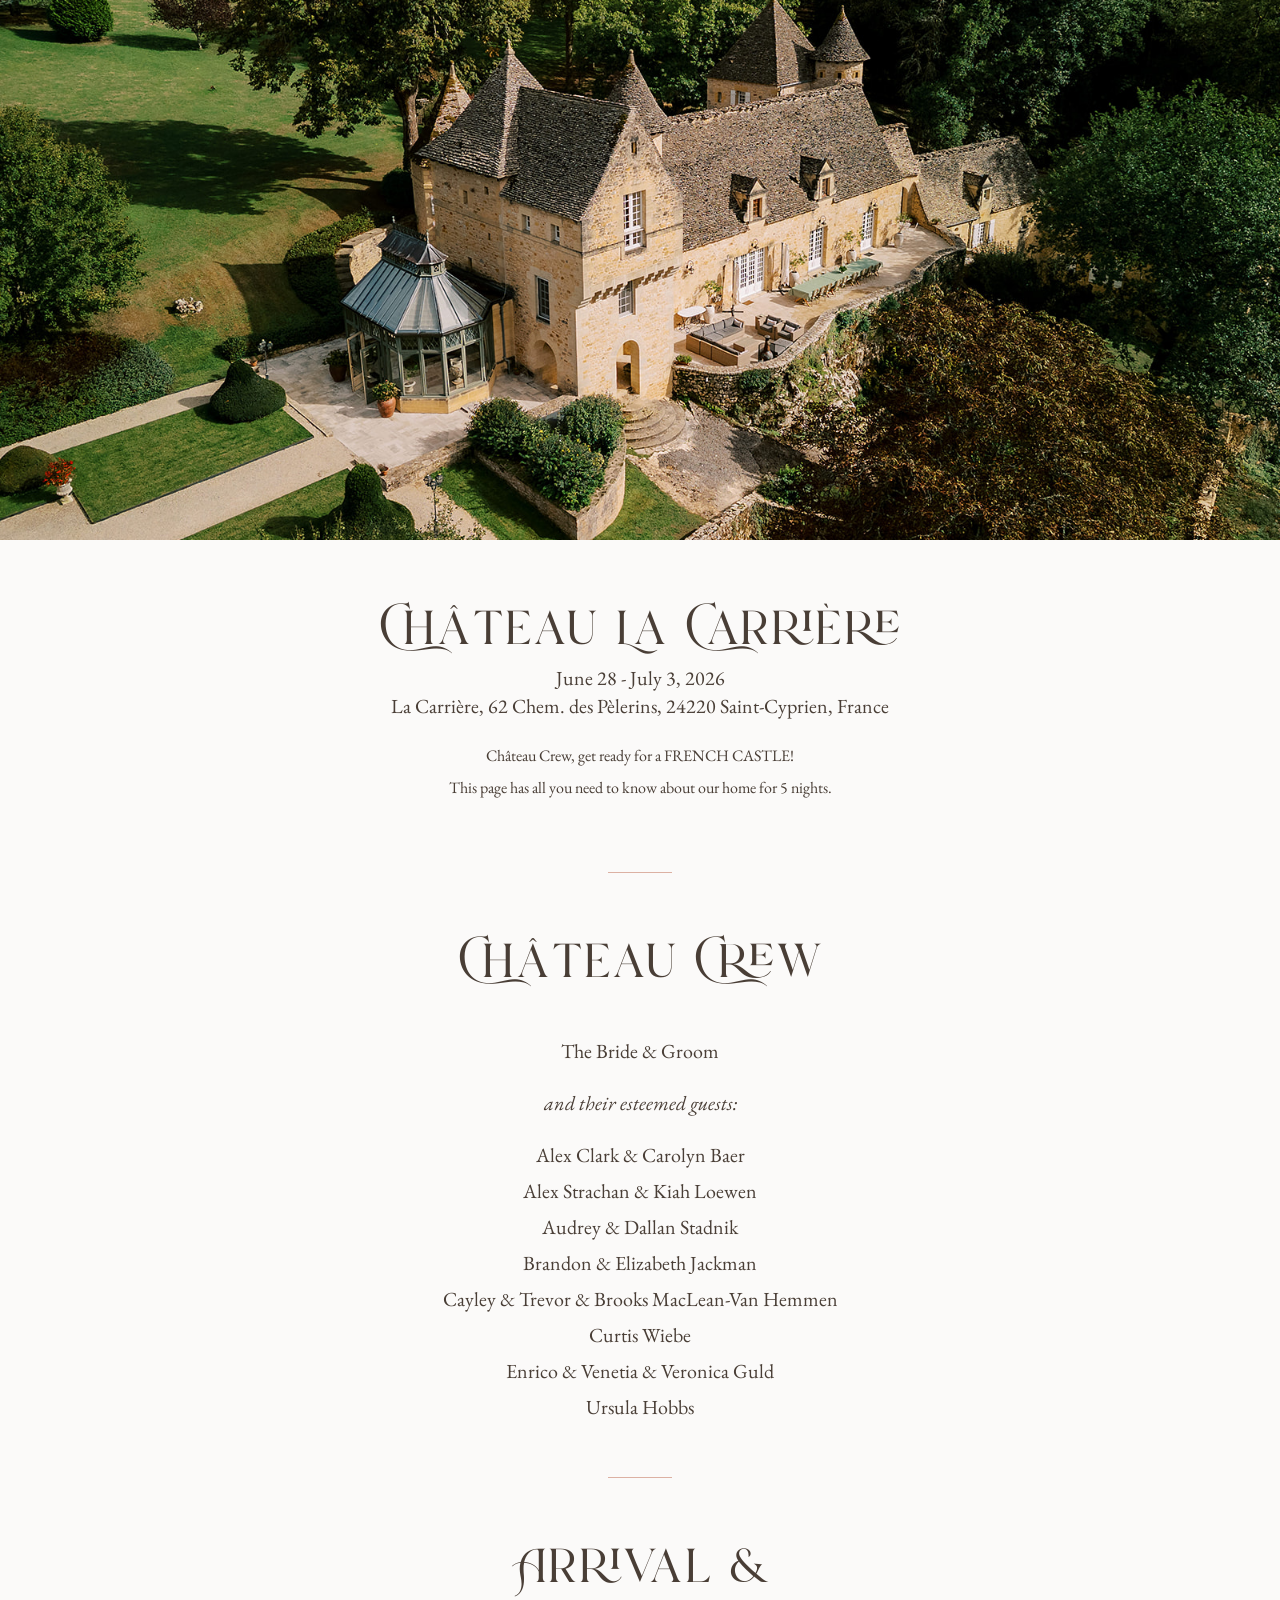
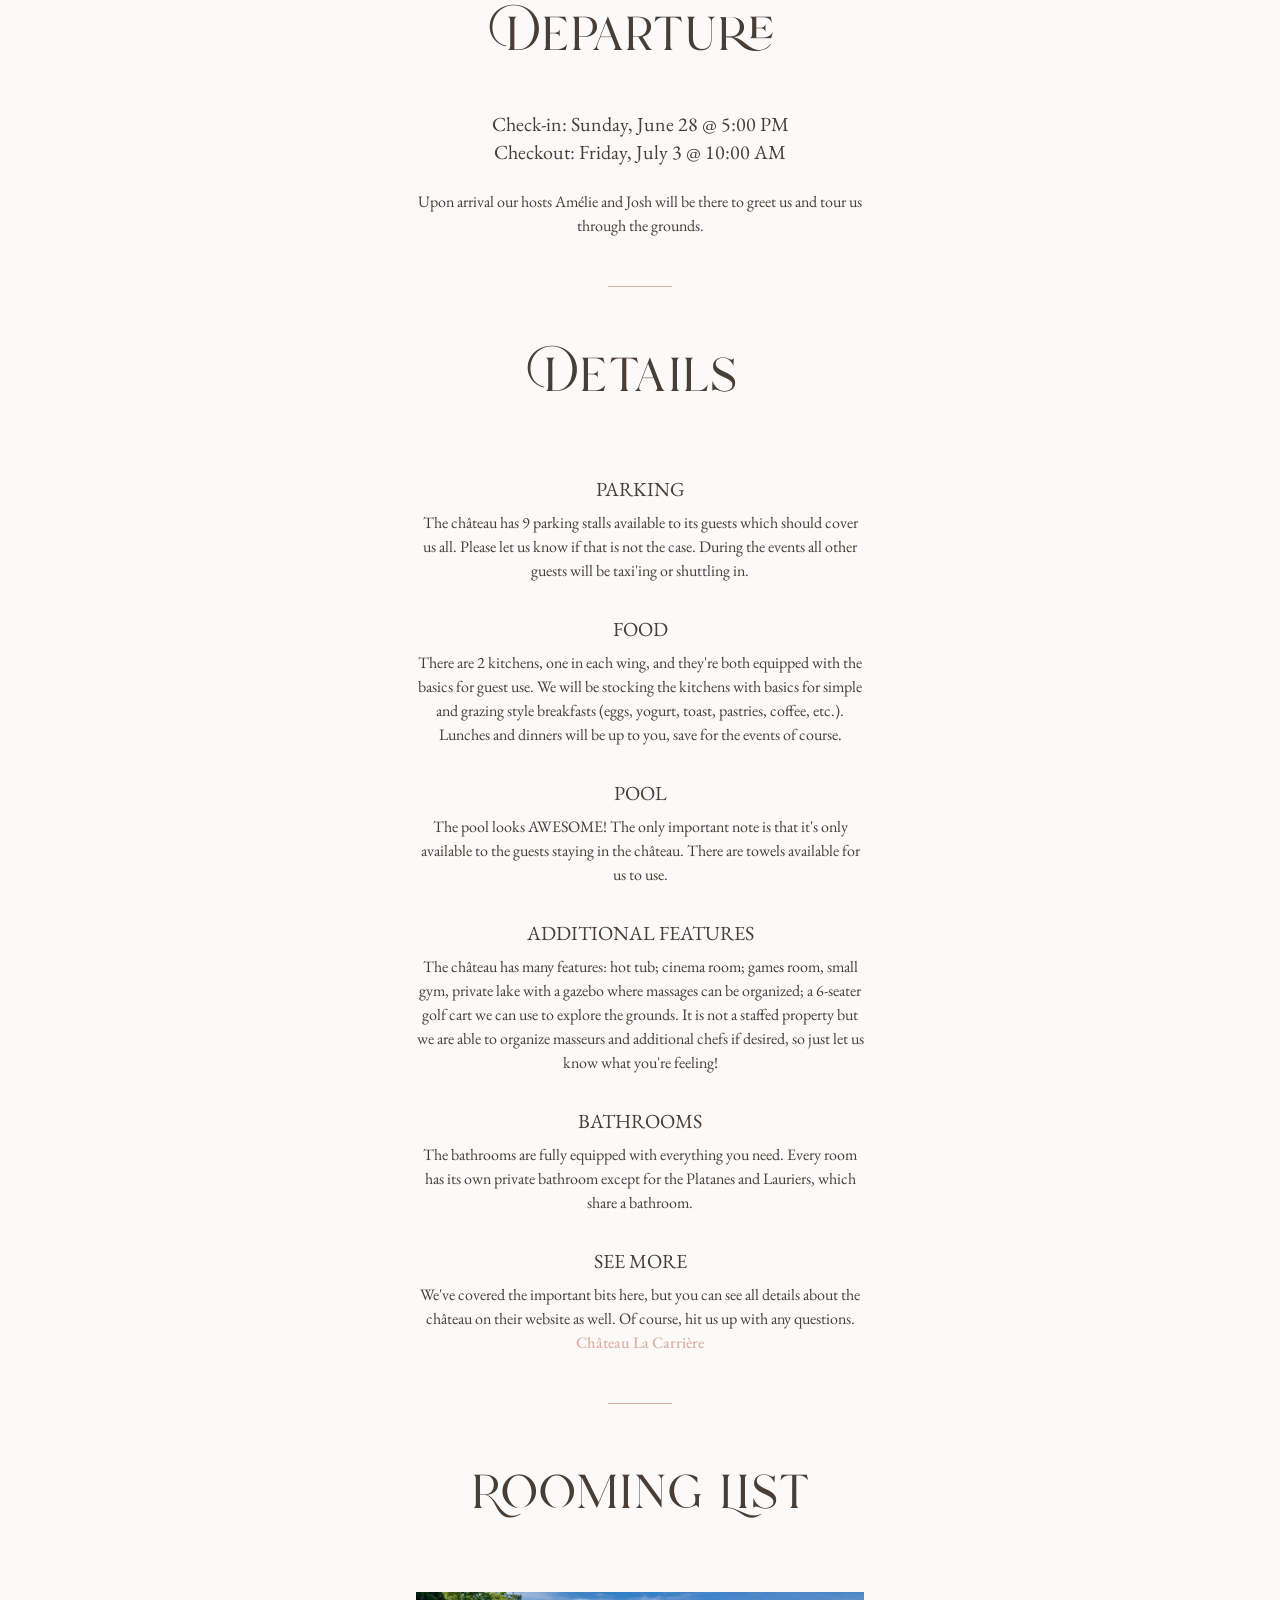
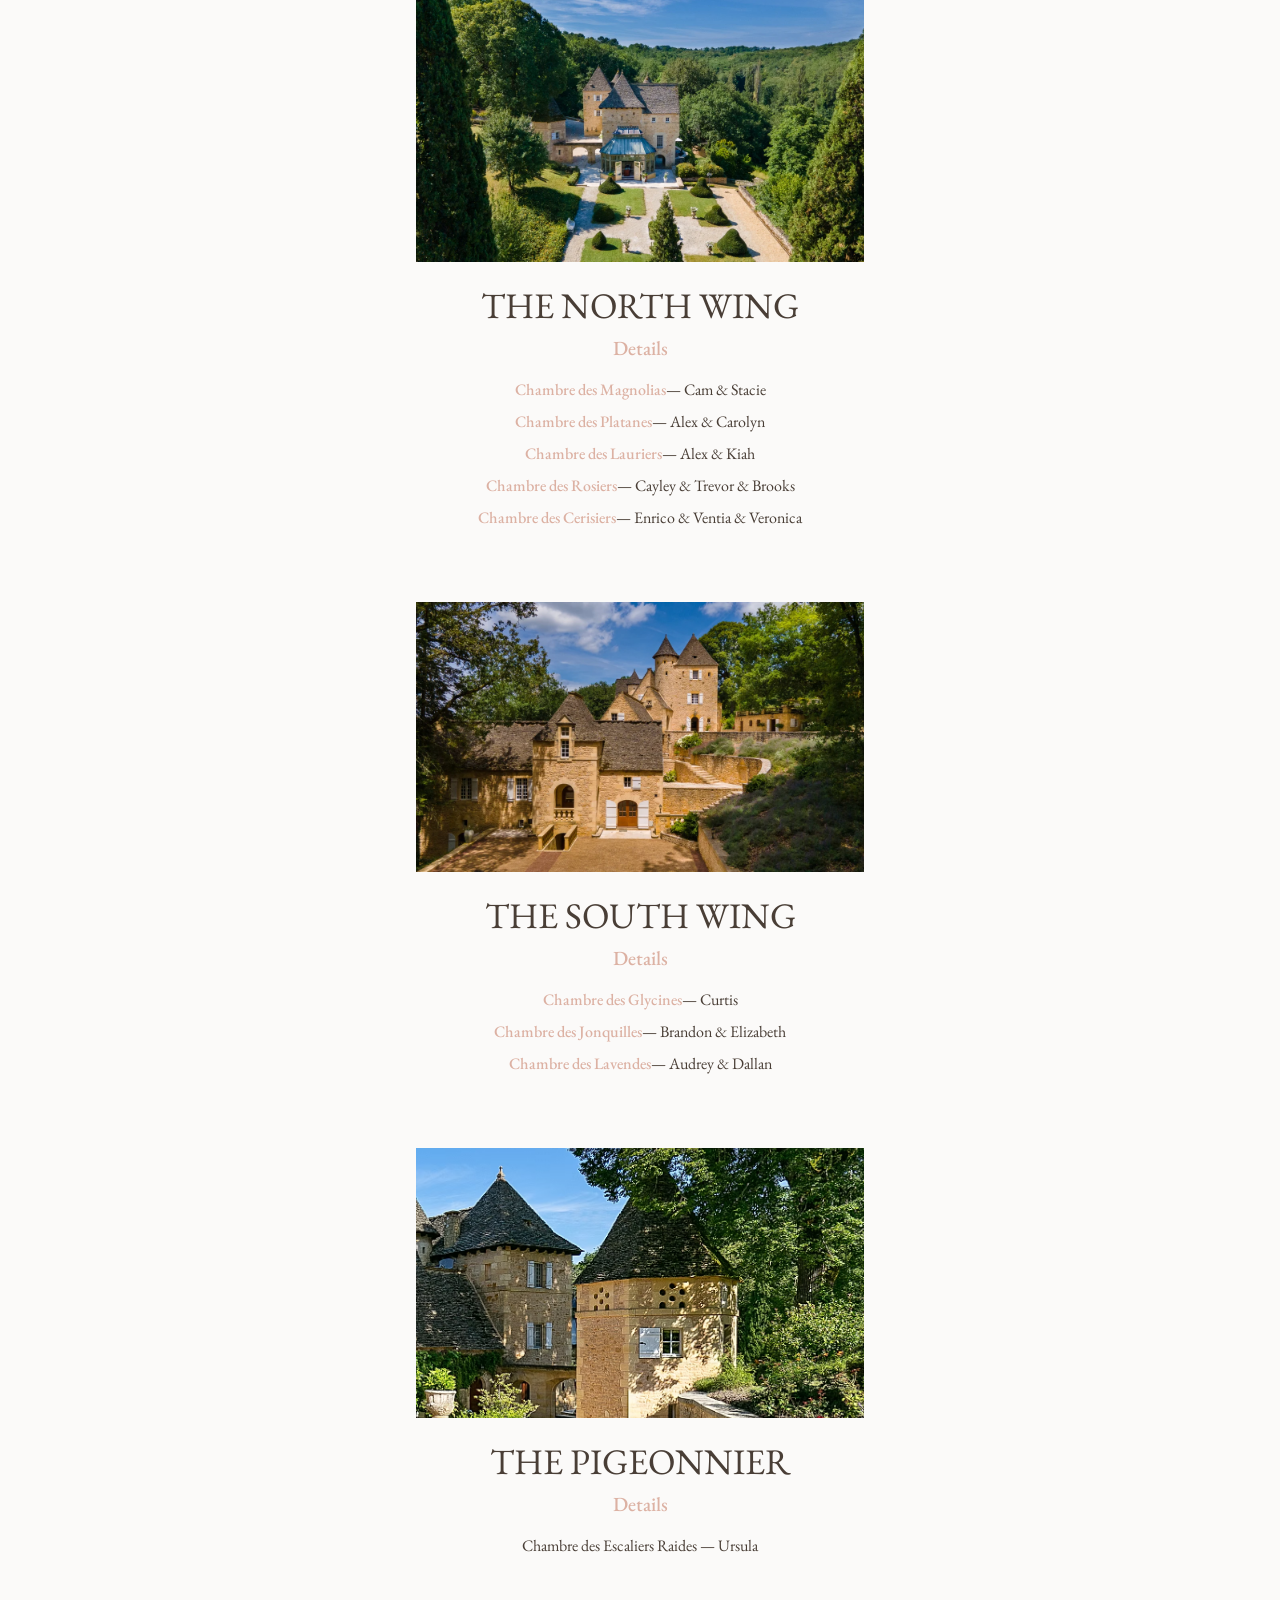
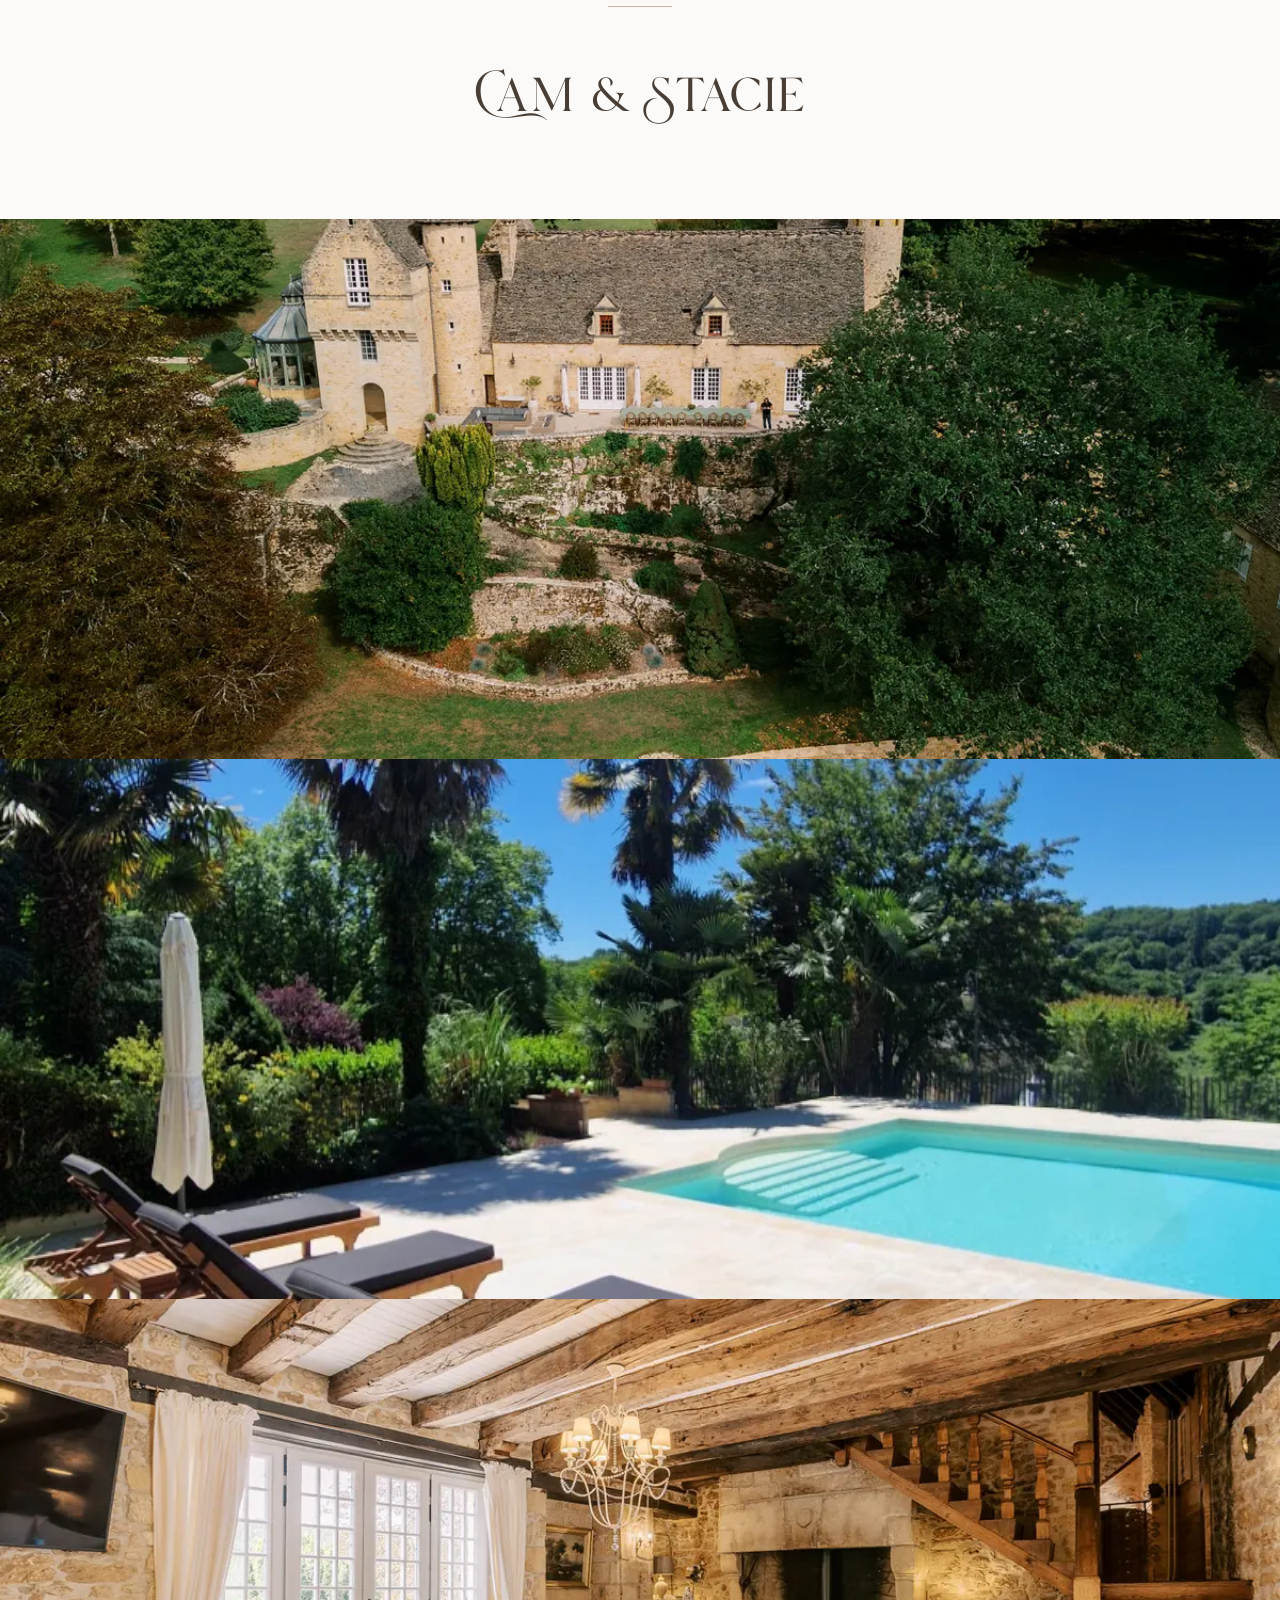
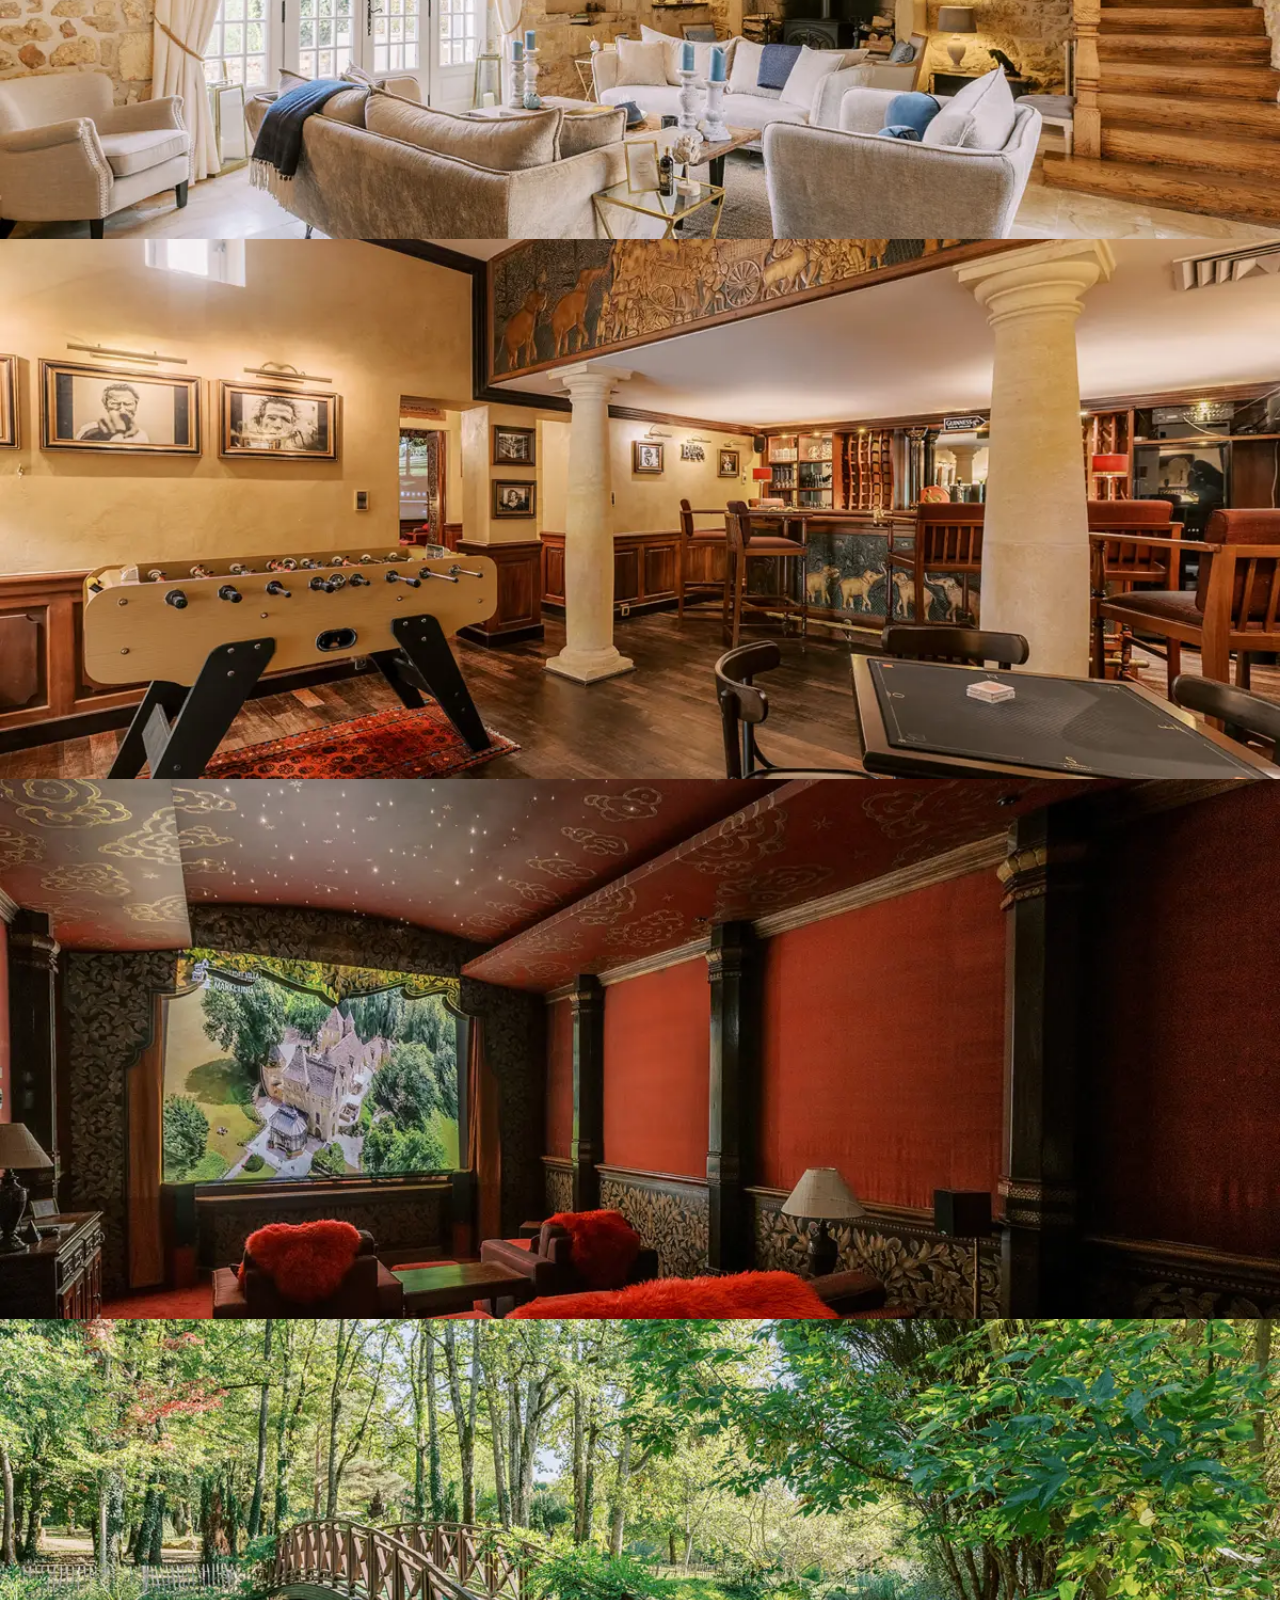
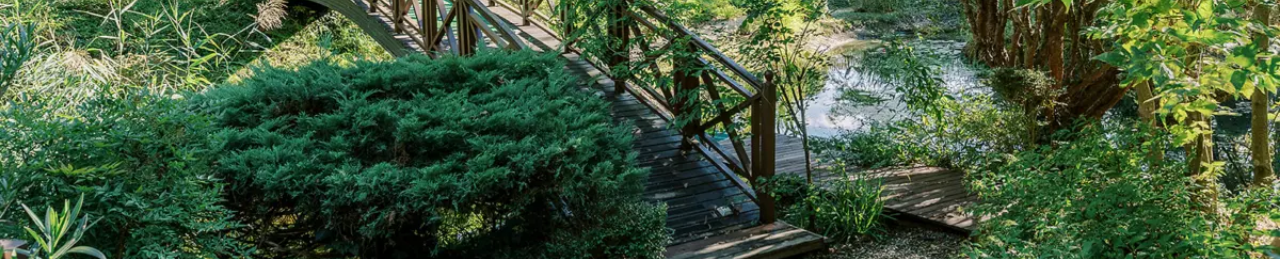
==== commit afdb6933: "remove north wing note" ====
--- a/chateau.html
+++ b/chateau.html
@@ -115,7 +115,7 @@
             <p class="font-serif text-base mb-8">The château has 9 parking stalls available to its guests which should cover us all. Please let us know if that is not the case. During the events all other guests will be taxi'ing or shuttling in.</p>
 
             <h4 class="font-serif text-xl mb-2">FOOD</h4>
-            <p class="font-serif text-base mb-8 inline-flex">There are 2 kitchens, one in each wing, and they're both equipped with the basics for guest use. The North Wing kitchen is considered the primary kitchen. We will be stocking the kitchens with basics for simple and grazing style breakfasts (eggs, yogurt, toast, pastries, coffee, etc.). Lunches and dinners will be up to you, save for the events of course.</p>
+            <p class="font-serif text-base mb-8 inline-flex">There are 2 kitchens, one in each wing, and they're both equipped with the basics for guest use. We will be stocking the kitchens with basics for simple and grazing style breakfasts (eggs, yogurt, toast, pastries, coffee, etc.). Lunches and dinners will be up to you, save for the events of course.</p>
 
             <h4 class="font-serif text-xl mb-2">POOL</h4>
             <p class="font-serif text-base mb-8 inline-flex">The pool looks AWESOME! The only important note is that it's only available to the guests staying in the château. There are towels available for us to use.</p>
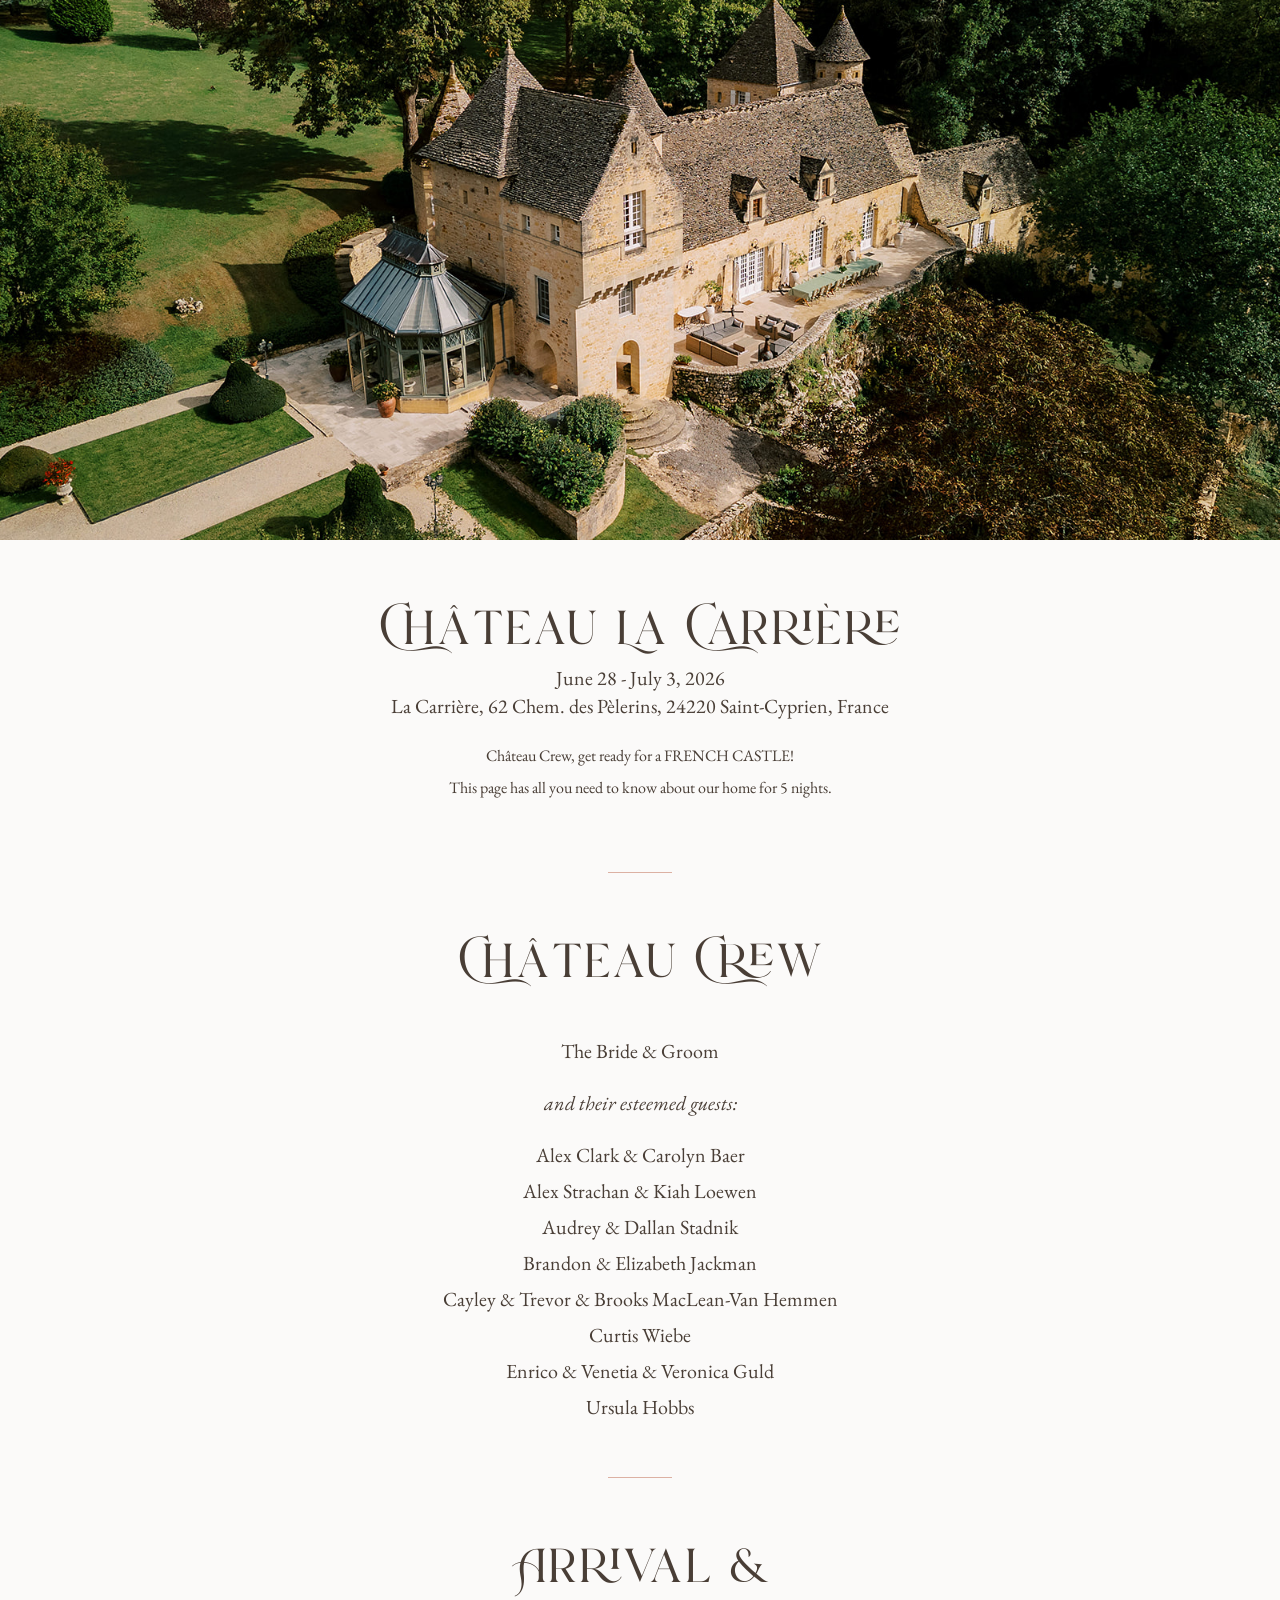
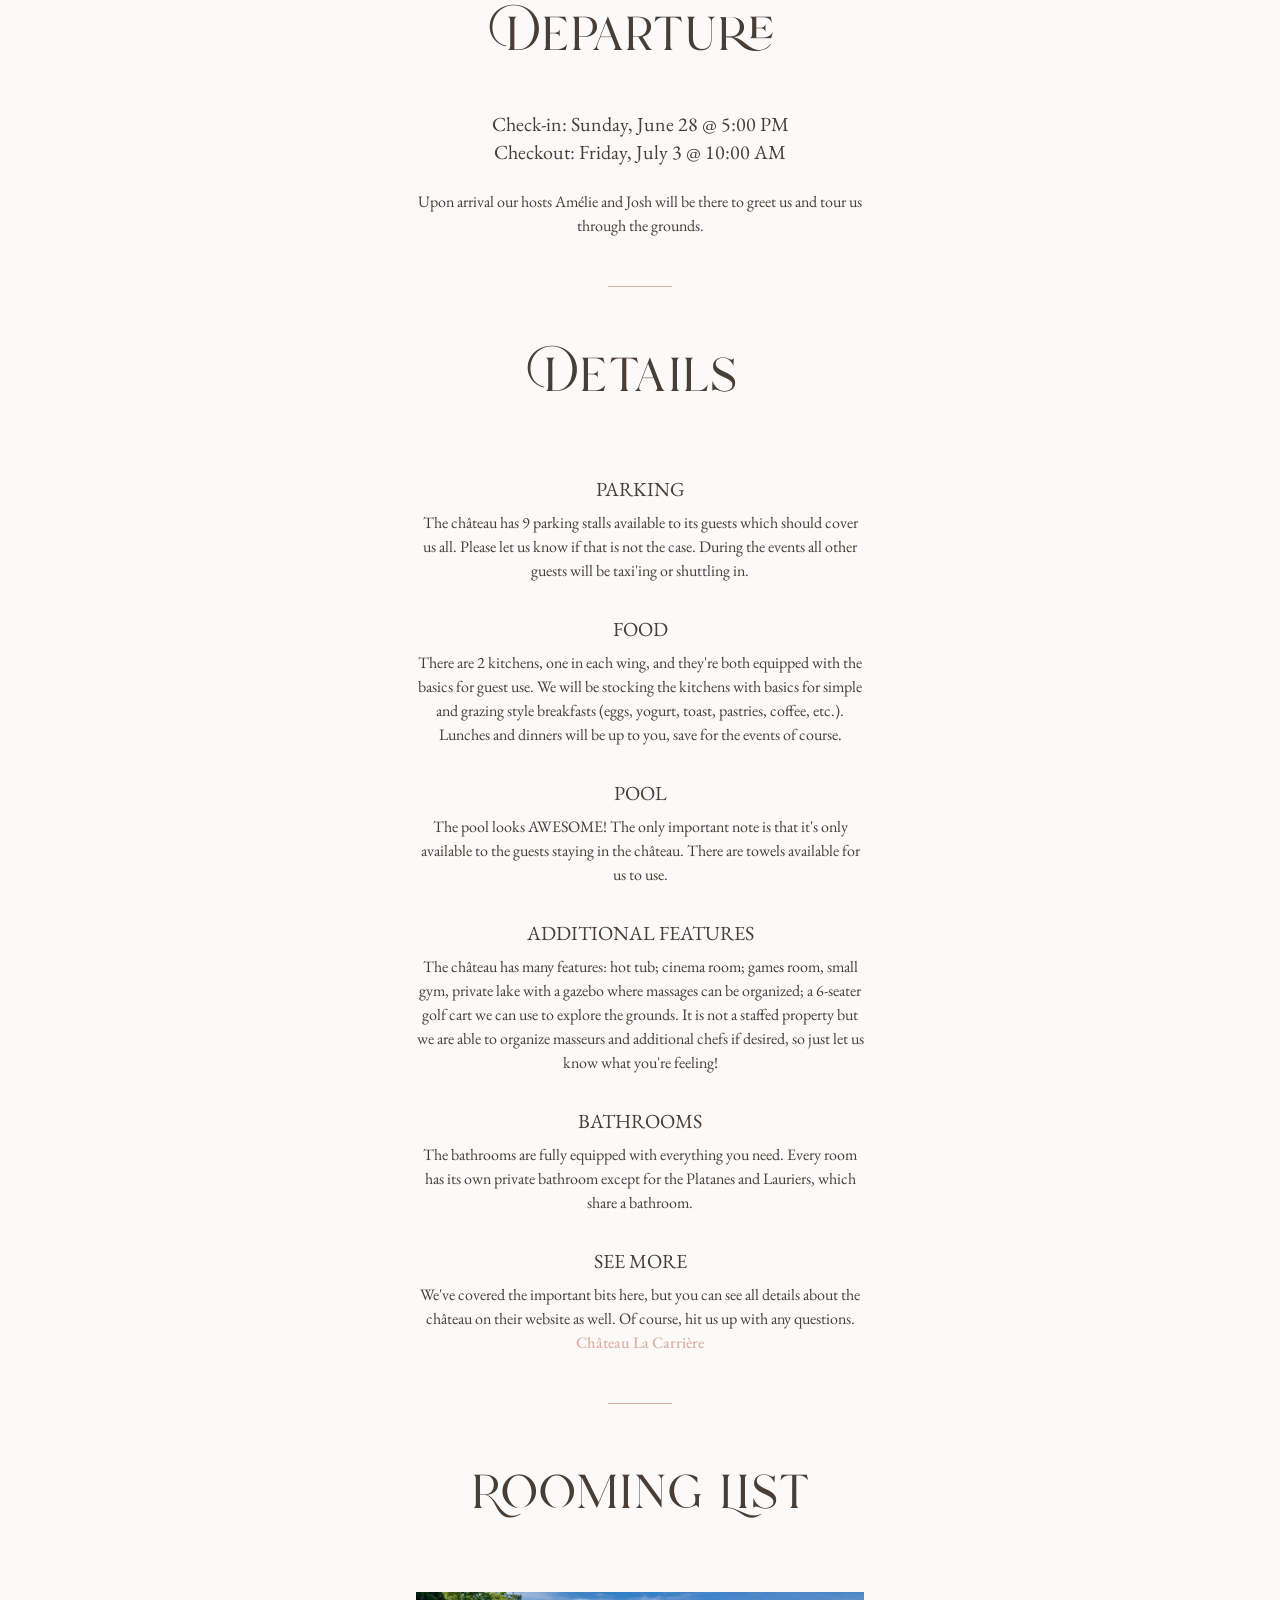
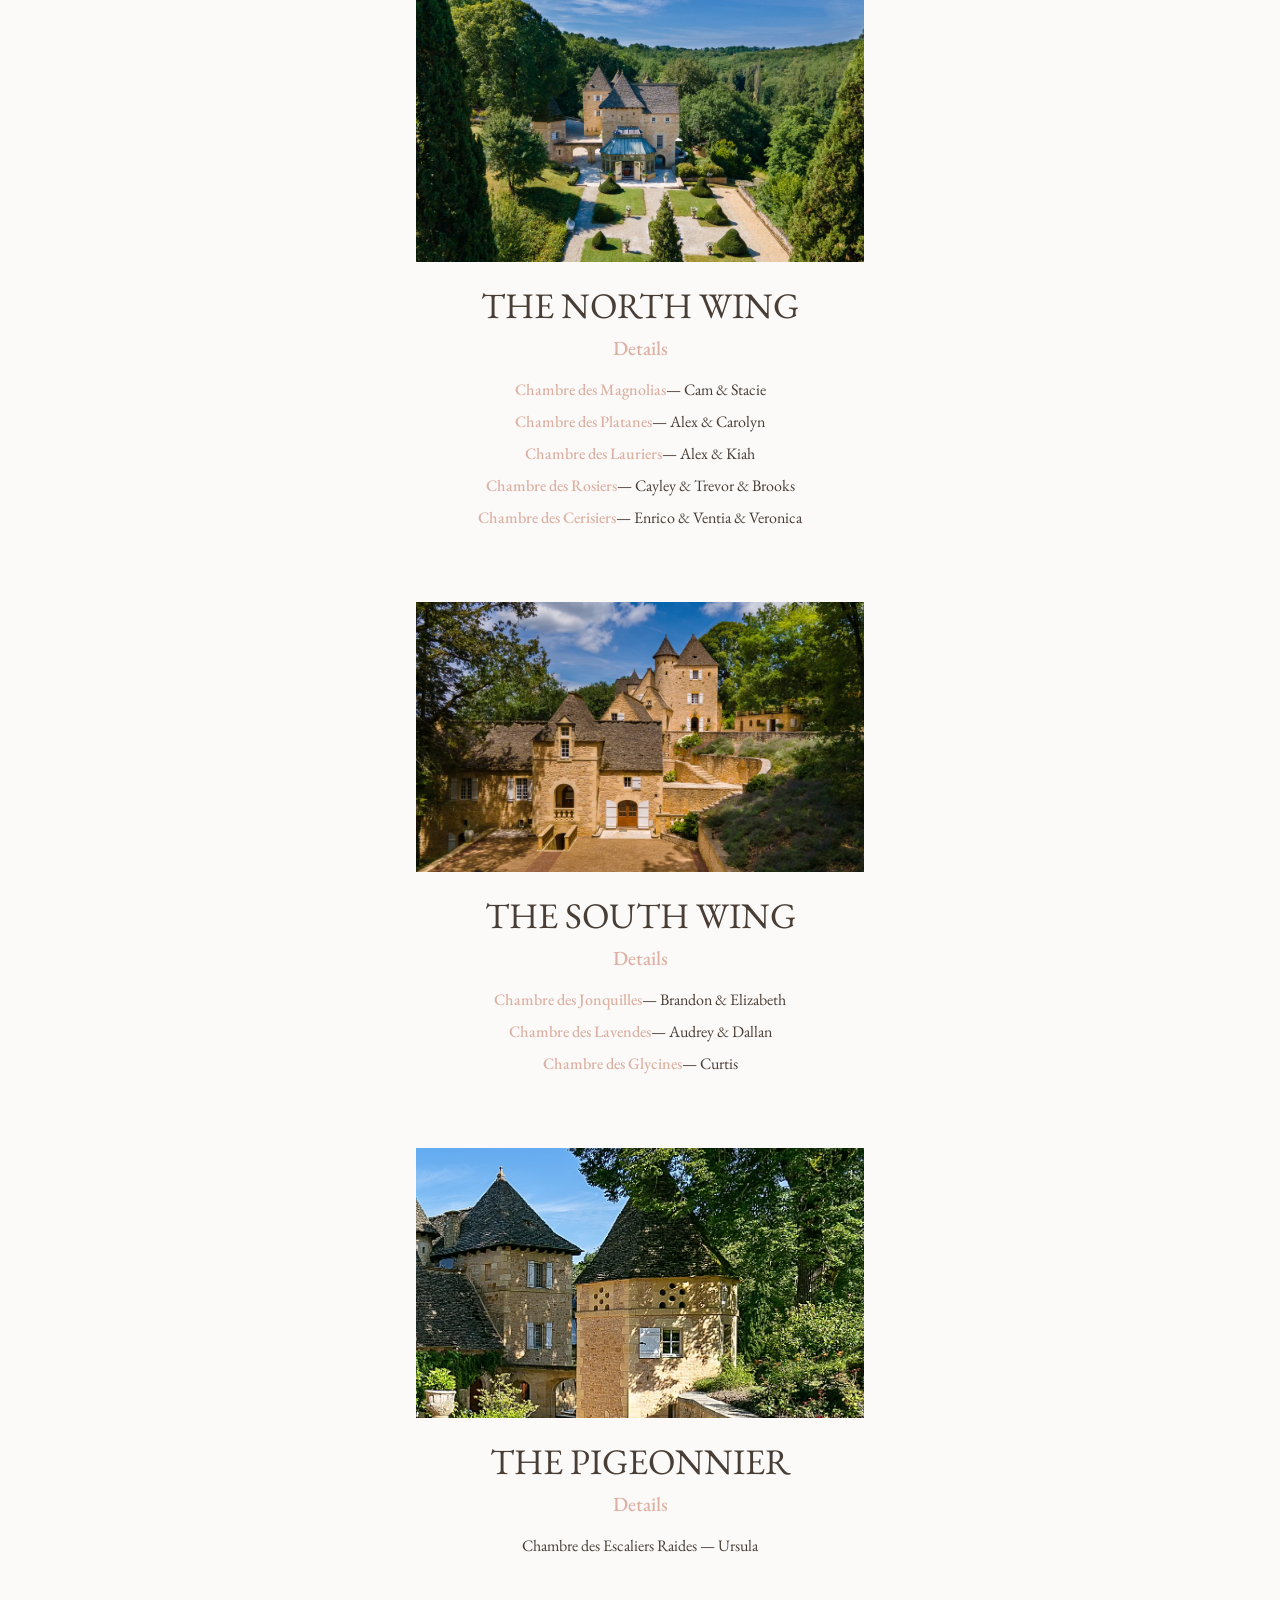
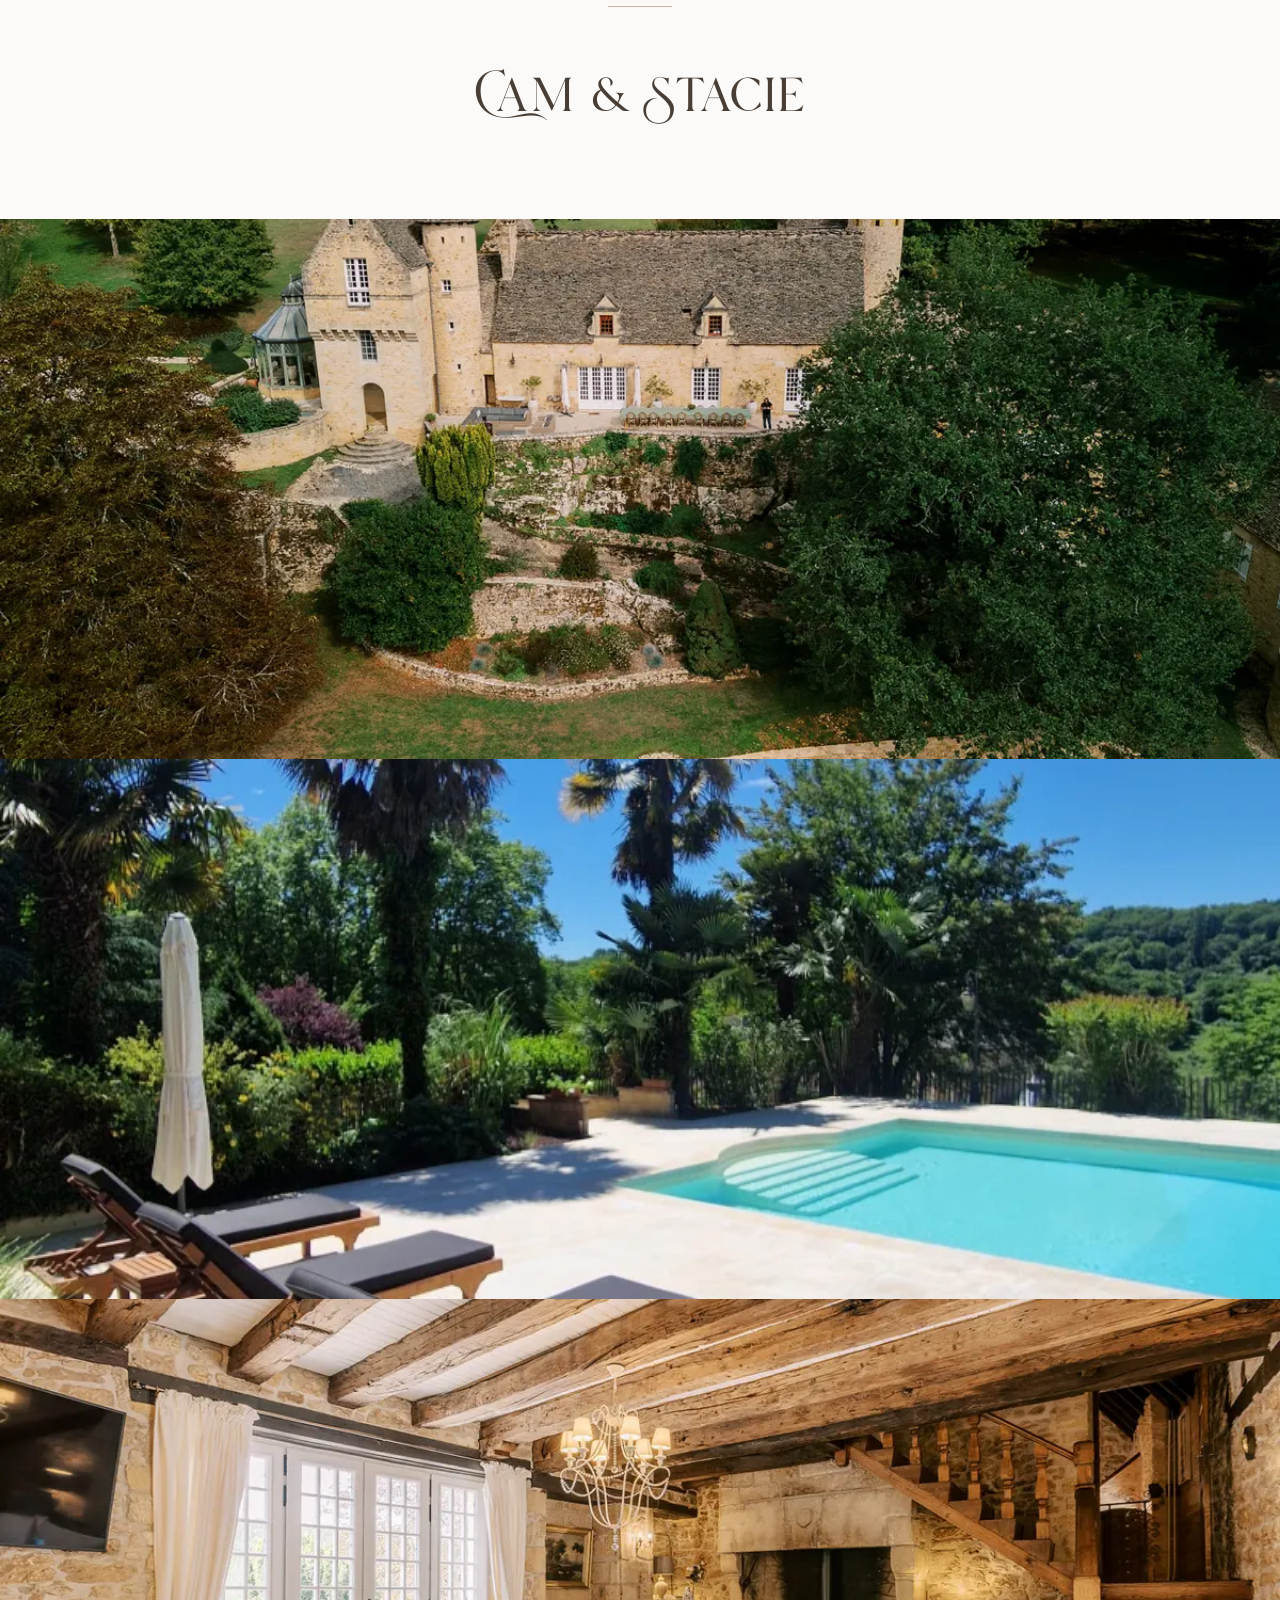
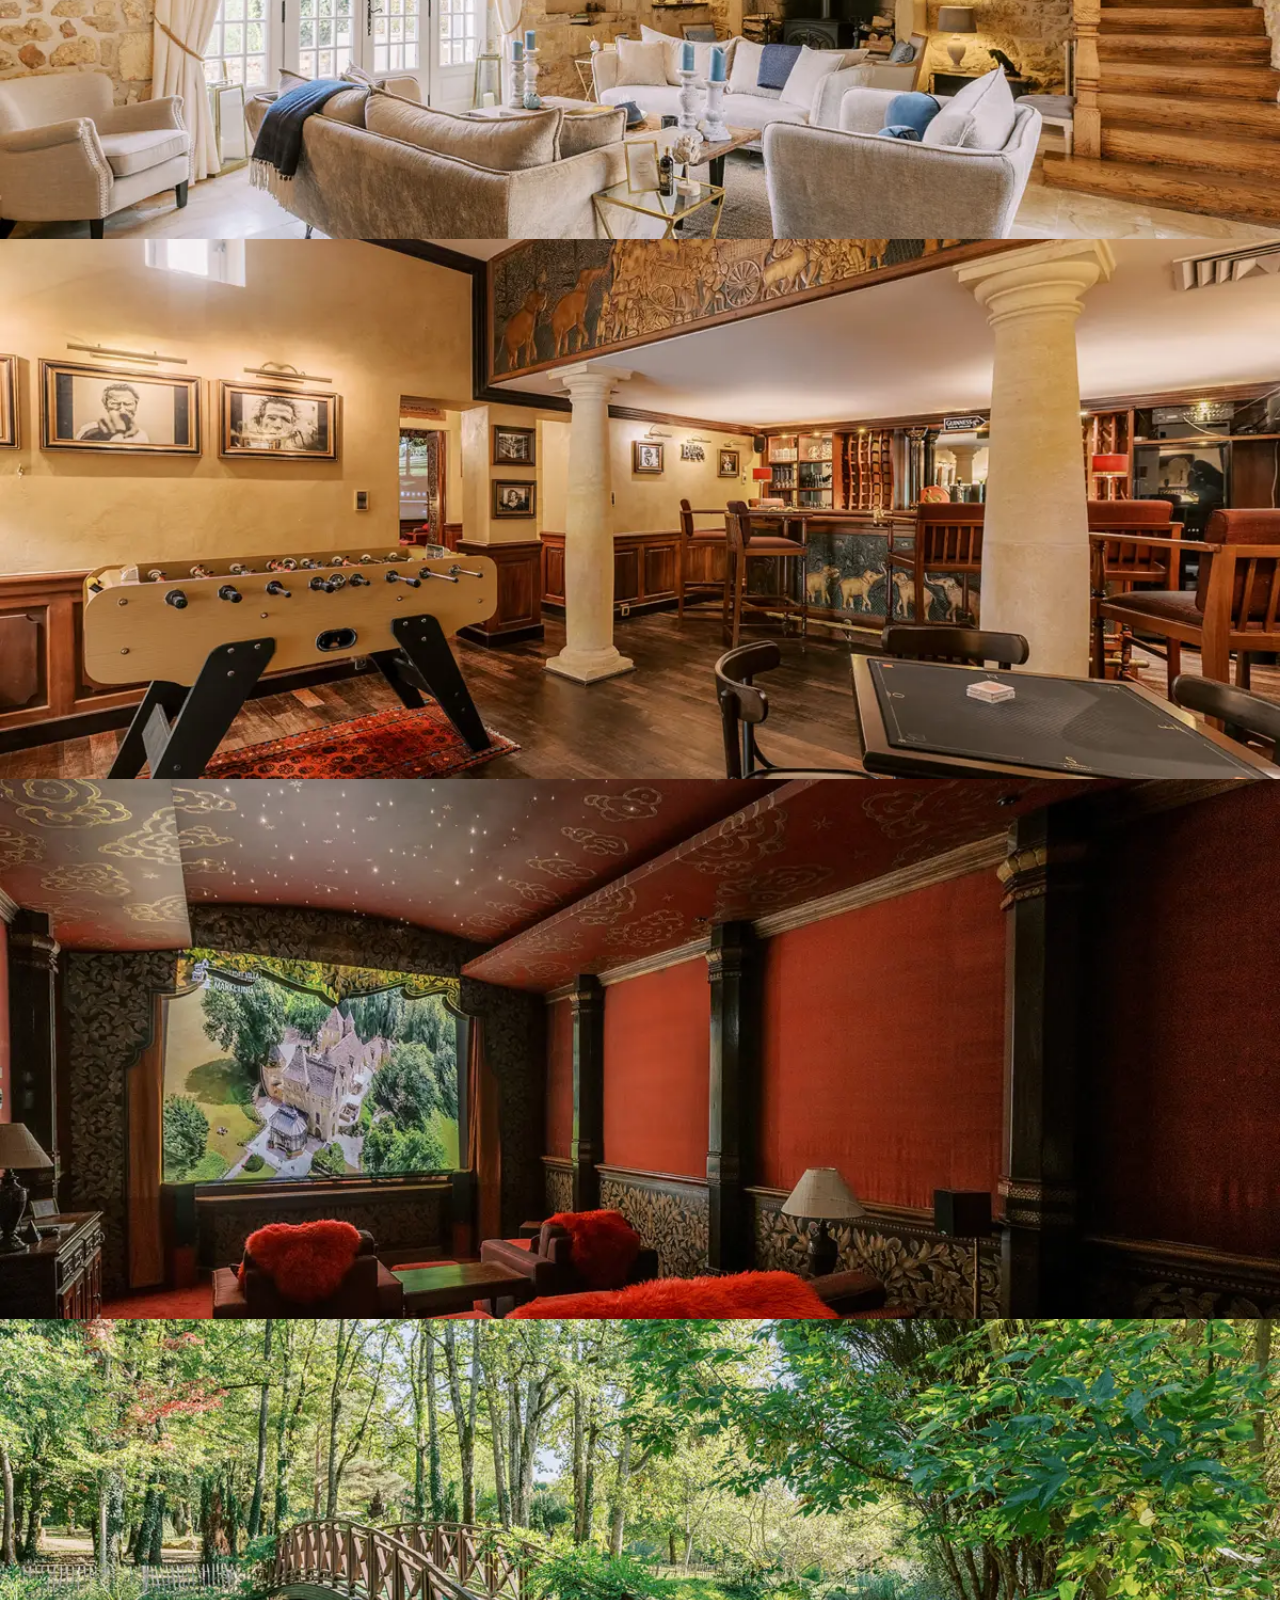
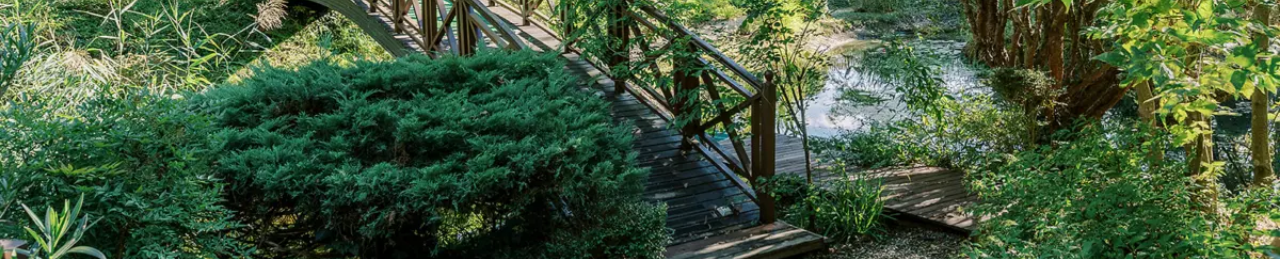
==== commit 4cadc74c: "rooming list" ====
--- a/chateau.html
+++ b/chateau.html
@@ -156,9 +156,9 @@
             </div>
             <h3 class="font-serif text-4xl mb-2">THE SOUTH WING</h3>
             <h4 class="font-serif text-xl mb-4"><a class="text-primary font-medium hover:underline" href="https://www.chateaulacarriere.com/southwing">Details</a></h4>
-            <p class="font-serif text-base mb-2 inline-flex"><a target="_blank" class="text-primary font-medium hover:underline" href="https://www.chateaulacarriere.com/southwing?pgid=mfp0yfdg-99c3666c-ff93-474e-8dfe-2713a7236b28">Chambre des Glycines</a> &mdash; Curtis</p>
             <p class="font-serif text-base mb-2 inline-flex"><a target="_blank" class="text-primary font-medium hover:underline" href="https://www.chateaulacarriere.com/southwing?pgid=mfp0yfdg-aed8974d-cbf3-413c-850e-7ddd0cae1f0c">Chambre des Jonquilles</a> &mdash; Brandon & Elizabeth</p>
-            <p class="font-serif text-base mb-18 inline-flex"><a target="_blank" class="text-primary font-medium hover:underline" href="https://www.chateaulacarriere.com/southwing?pgid=mfp0yfdg-b7288d44-5a34-48a4-8253-0eb43fd781dc">Chambre des Lavendes</a> &mdash; Audrey & Dallan</p>
+            <p class="font-serif text-base mb-2 inline-flex"><a target="_blank" class="text-primary font-medium hover:underline" href="https://www.chateaulacarriere.com/southwing?pgid=mfp0yfdg-b7288d44-5a34-48a4-8253-0eb43fd781dc">Chambre des Lavendes</a> &mdash; Audrey & Dallan</p>
+            <p class="font-serif text-base mb-18 inline-flex"><a target="_blank" class="text-primary font-medium hover:underline" href="https://www.chateaulacarriere.com/southwing?pgid=mfp0yfdg-99c3666c-ff93-474e-8dfe-2713a7236b28">Chambre des Glycines</a> &mdash; Curtis</p>
 
             <div class="relative flex overflow-hidden mb-6" style="height: 30vh;">
               <div class="absolute inset-0 bg-cover bg-center bg-no-repeat" style="background-image: url('pics/pigeonnier.jpg');"></div>
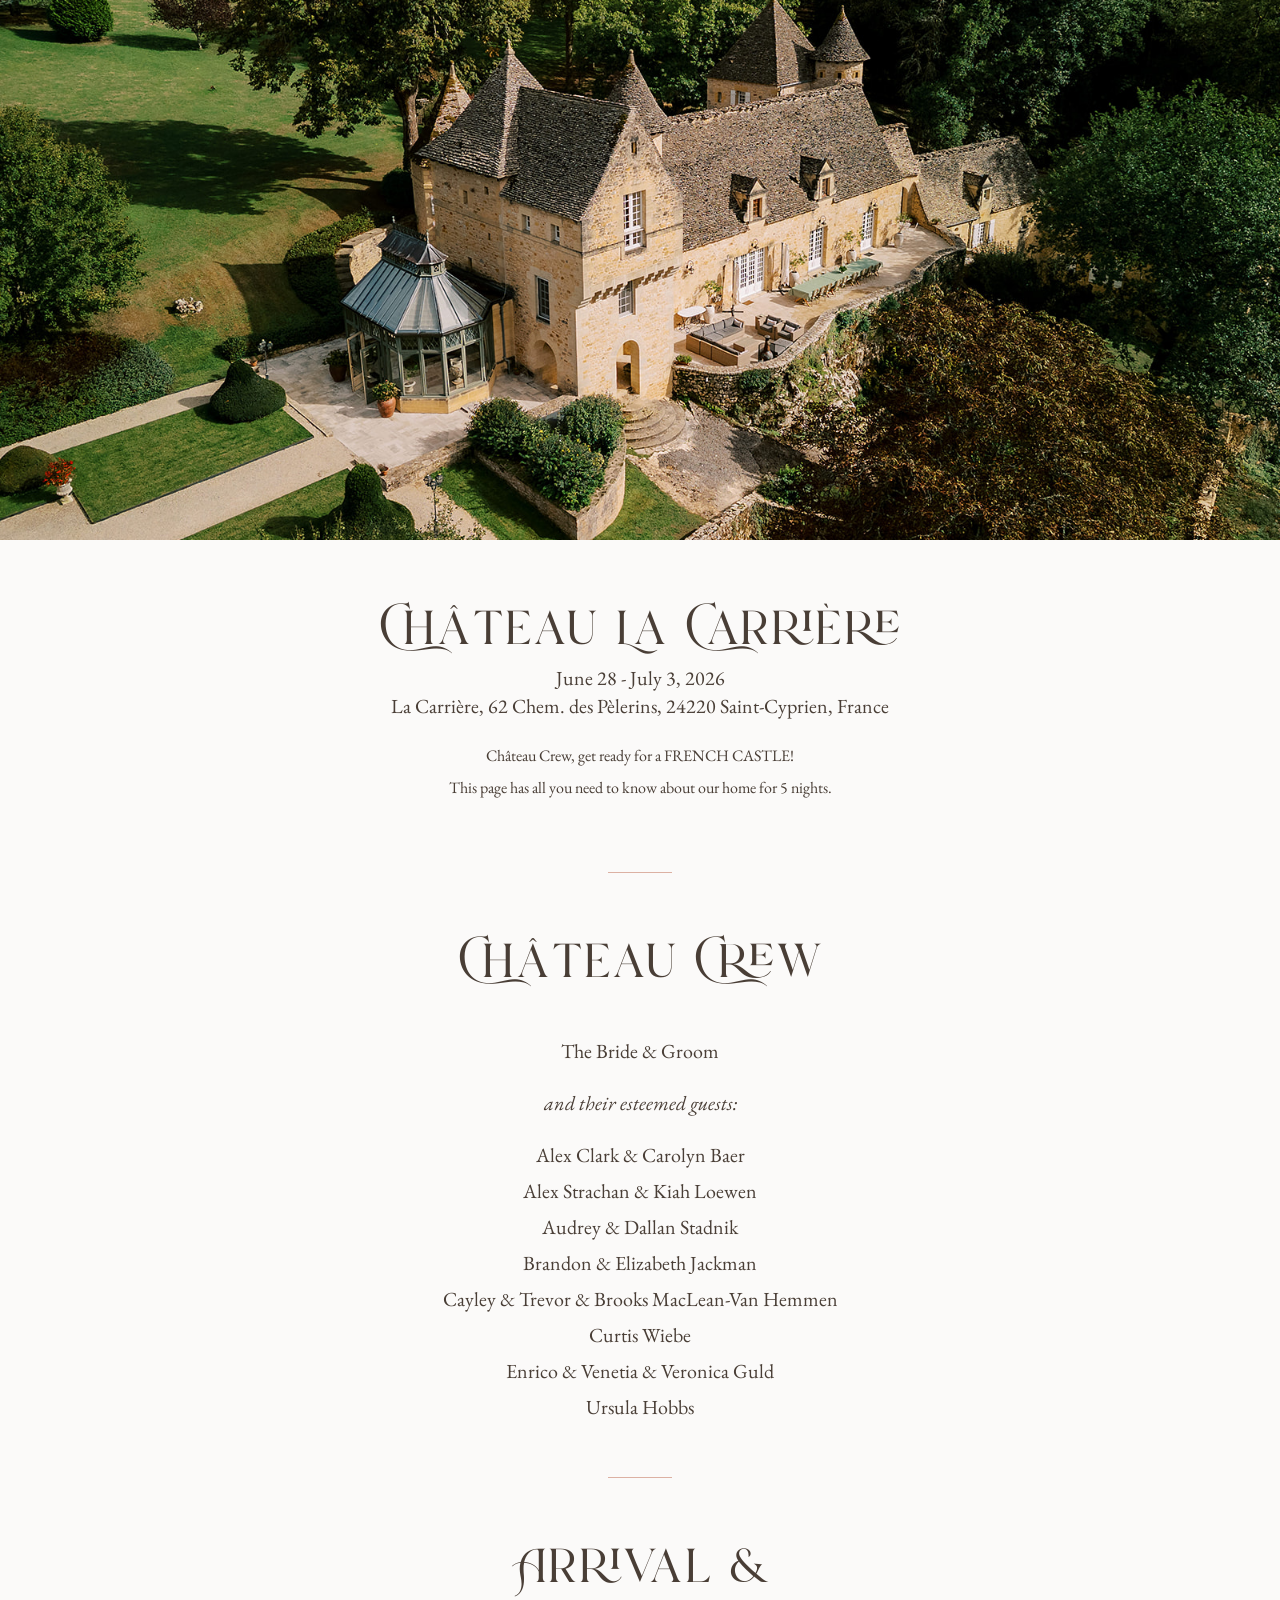
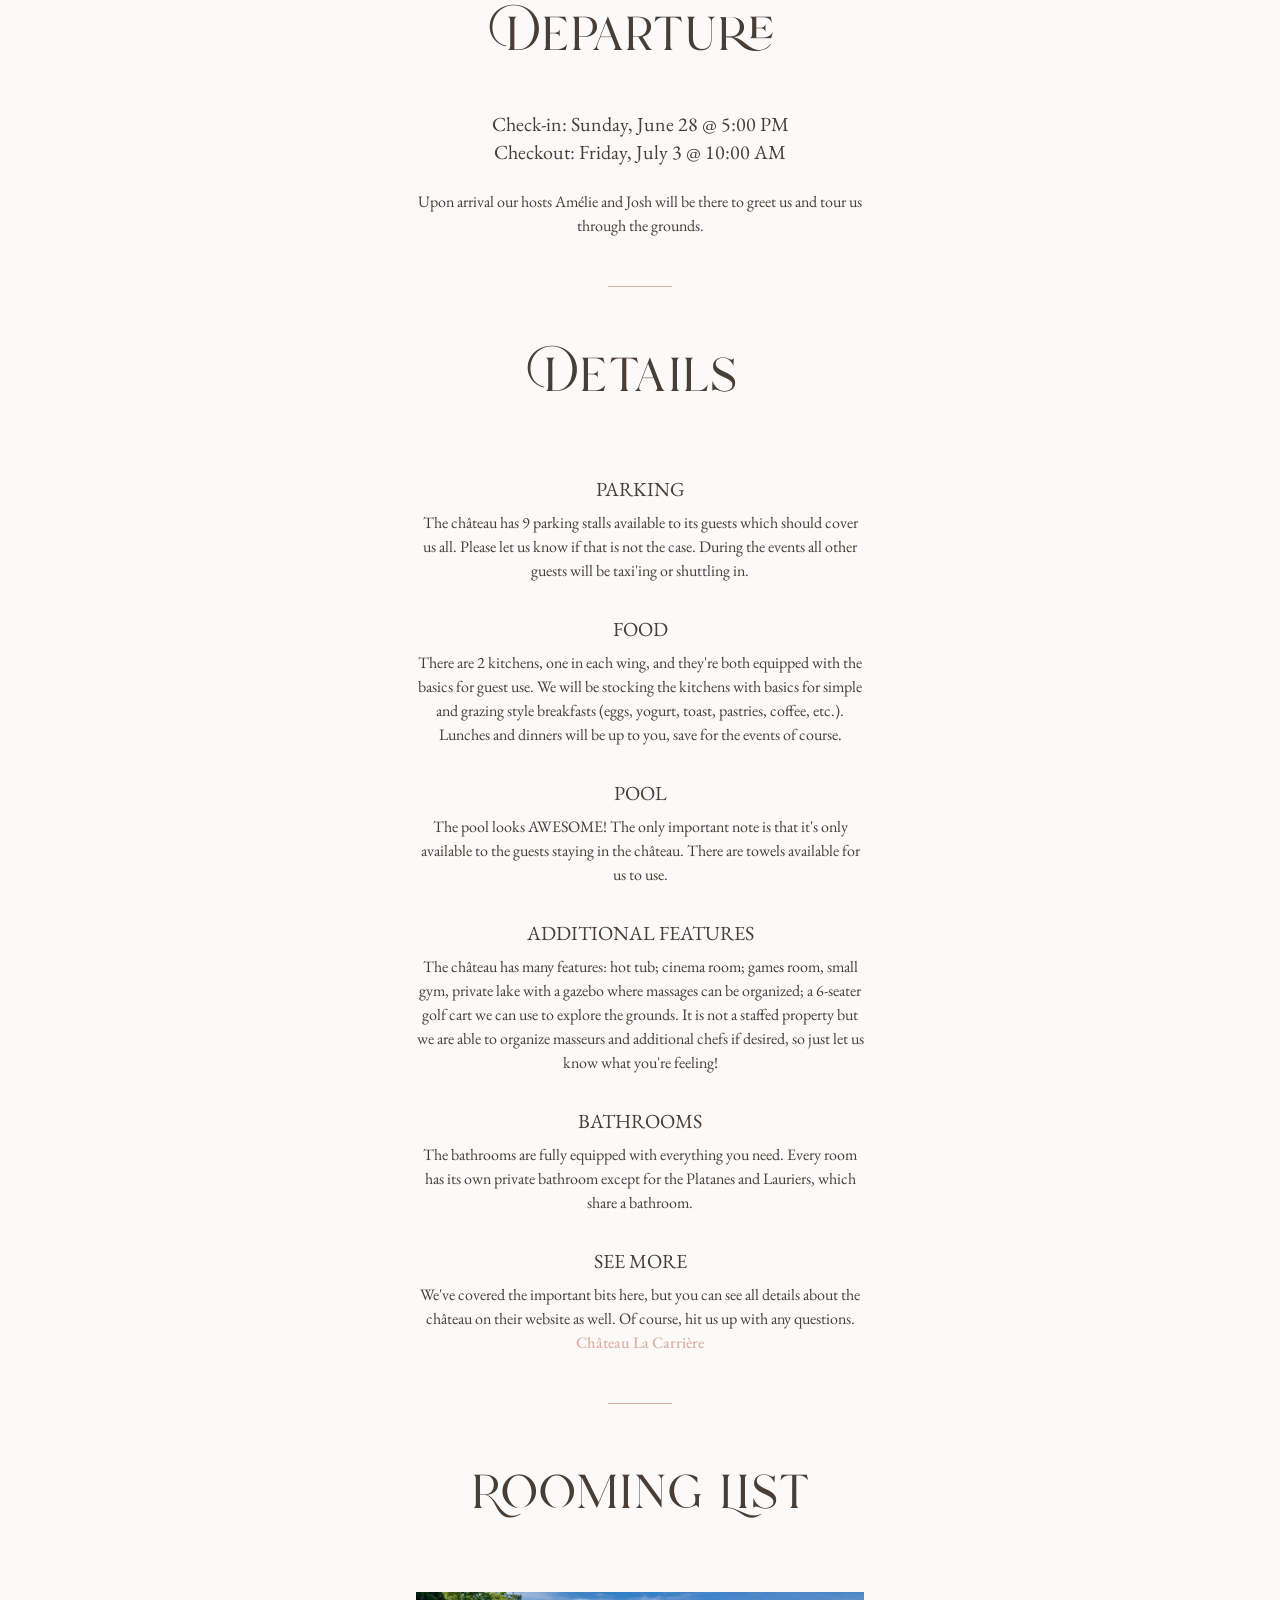
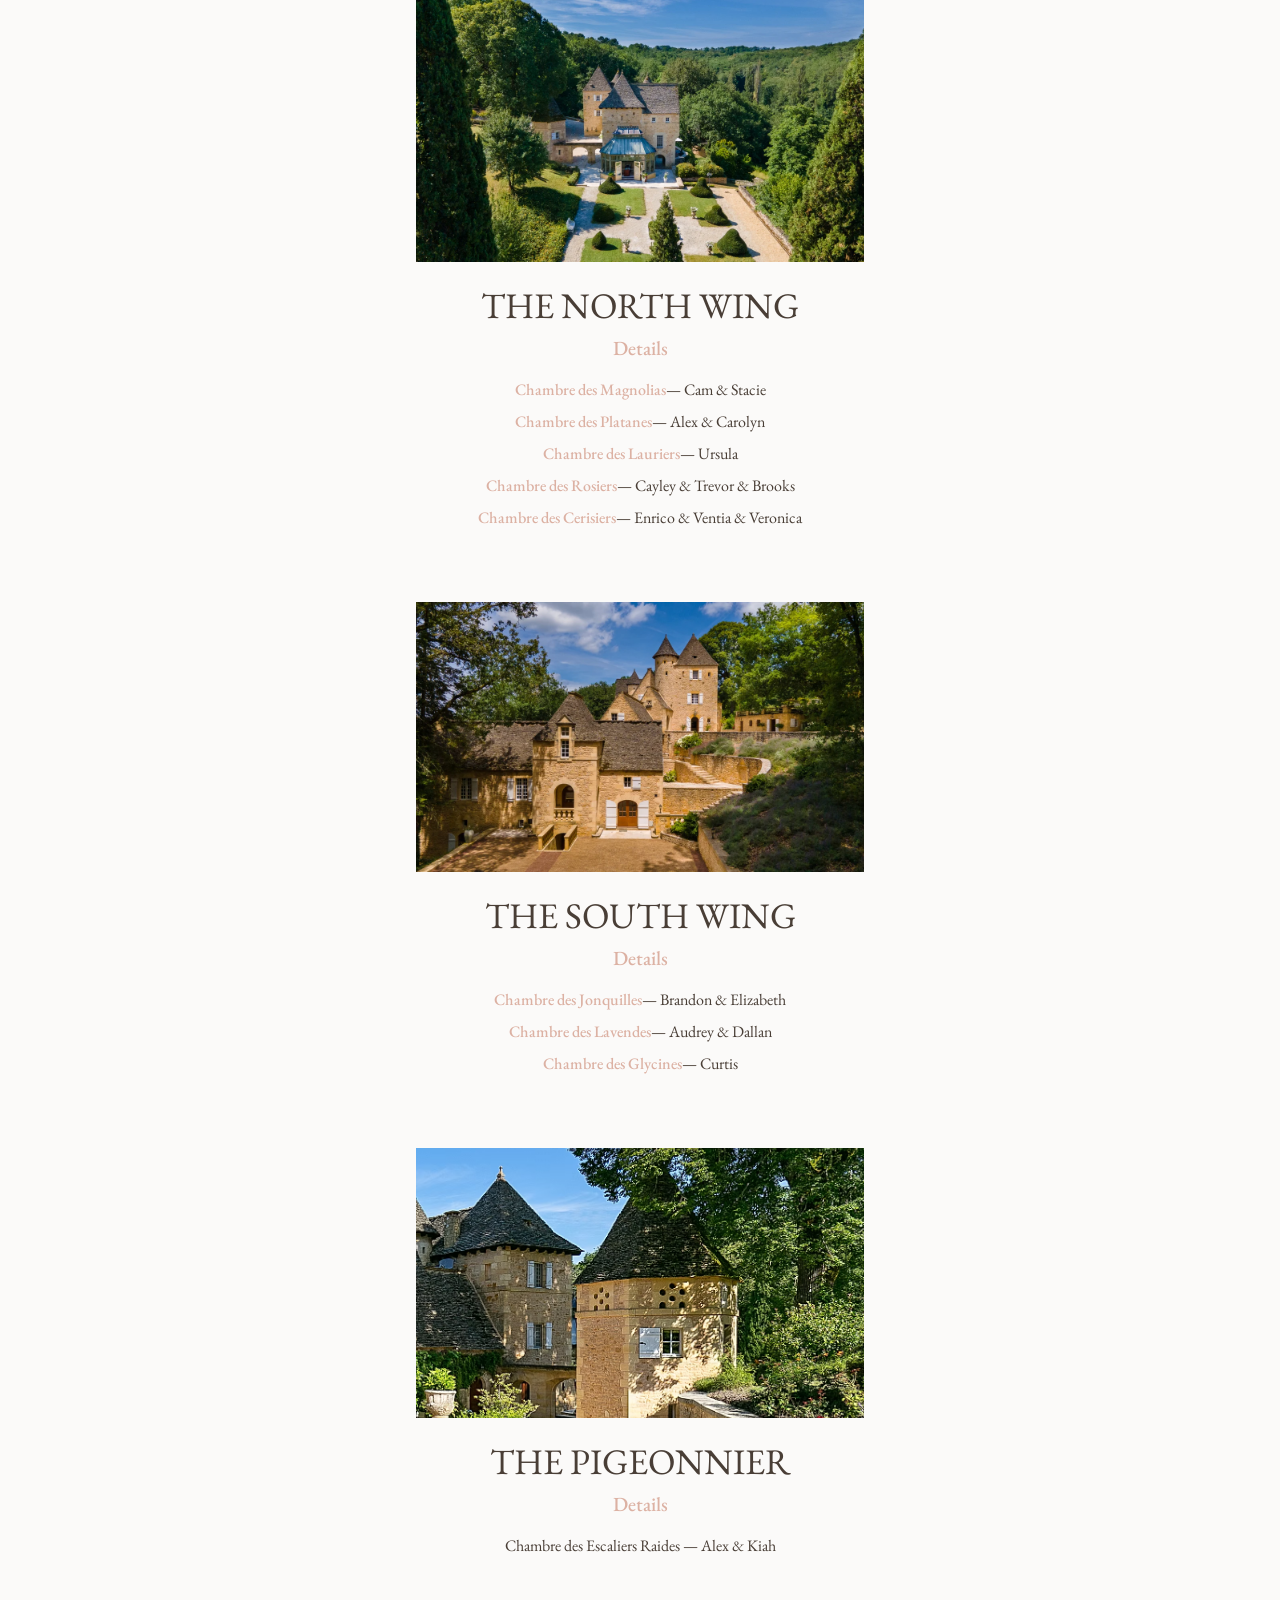
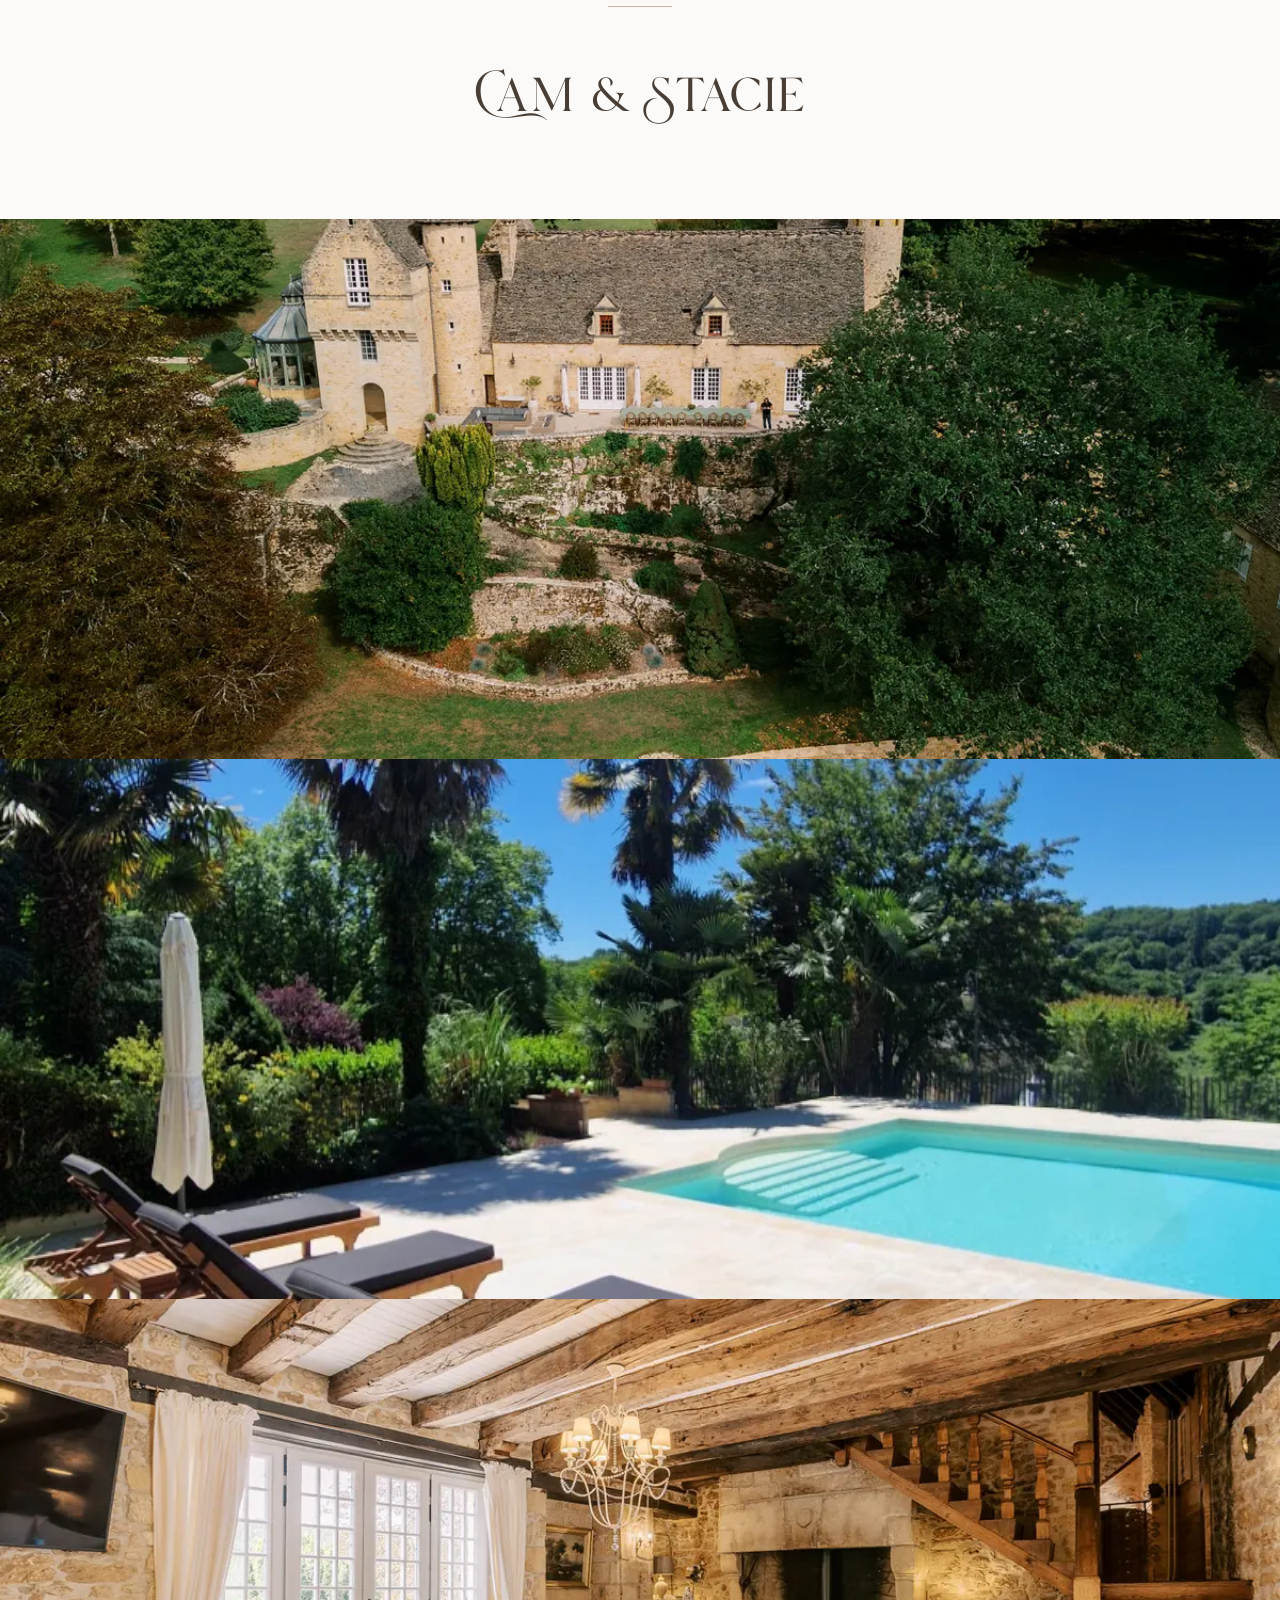
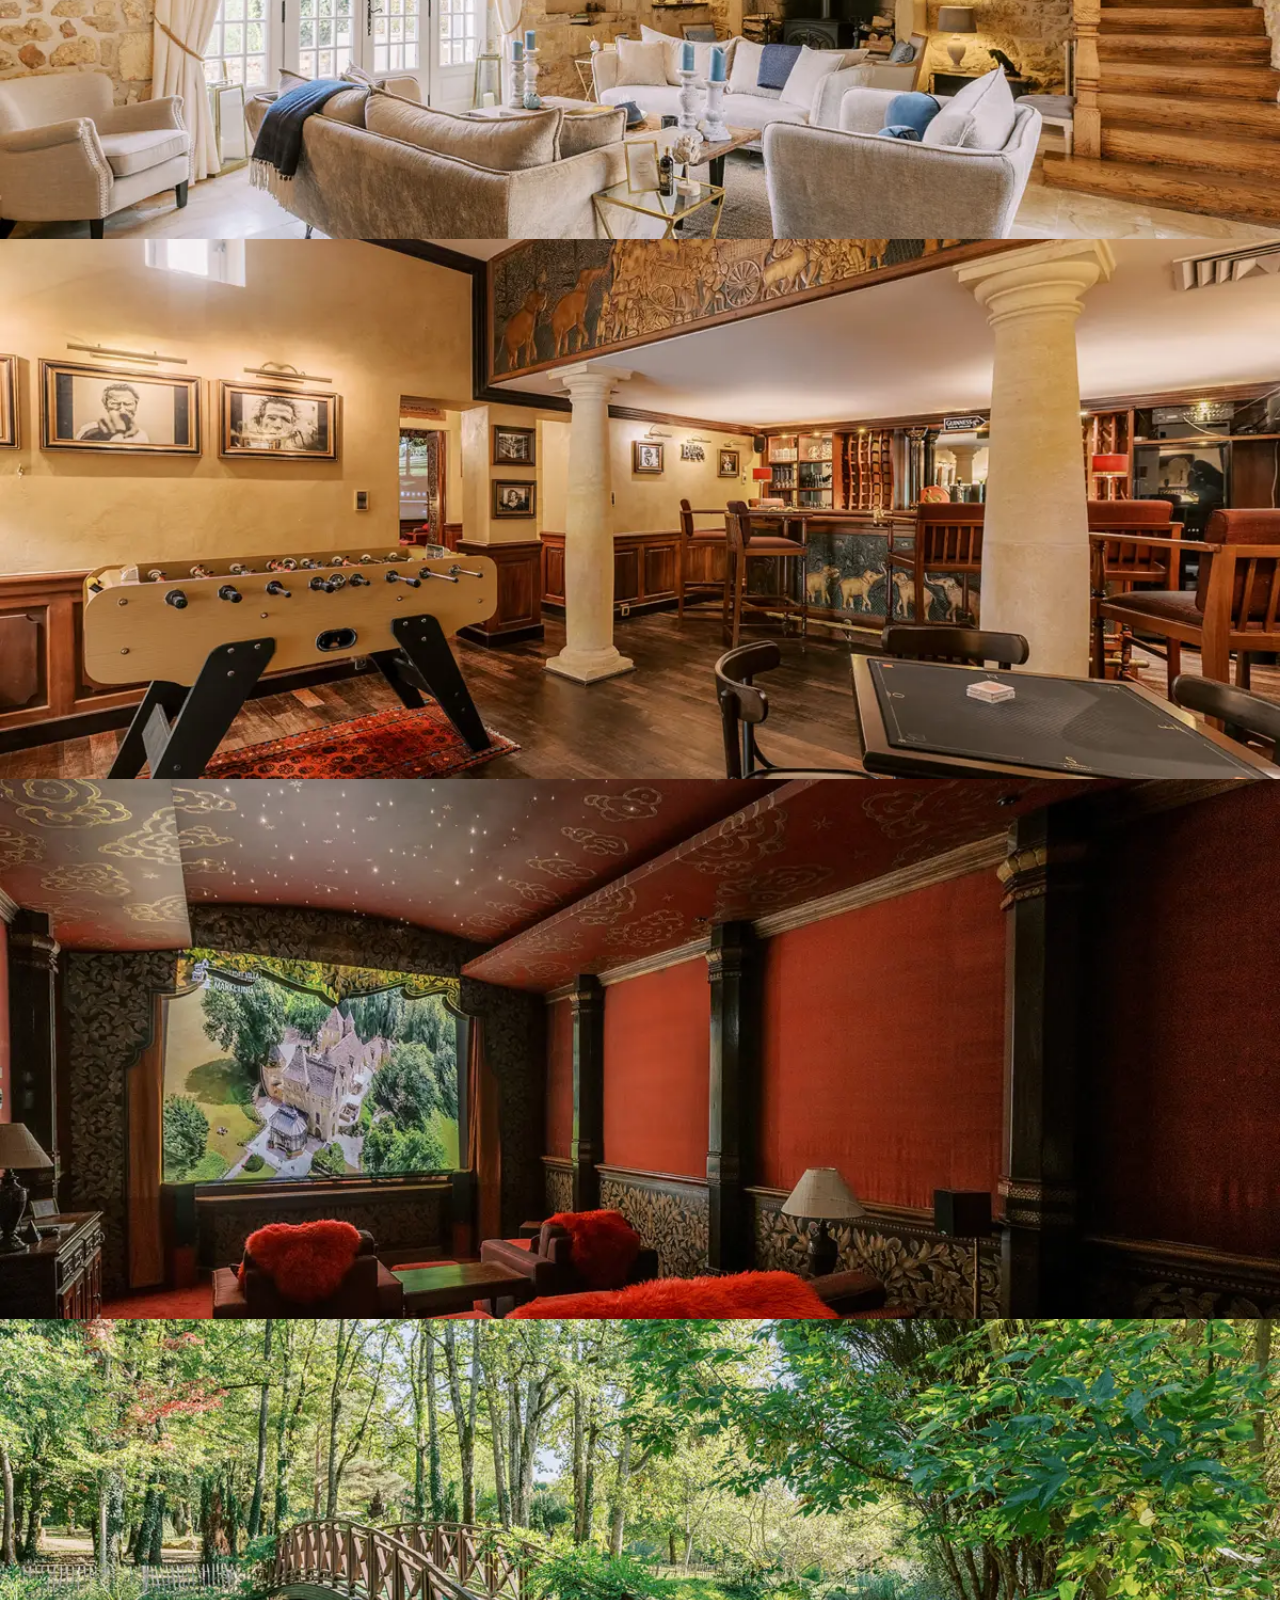
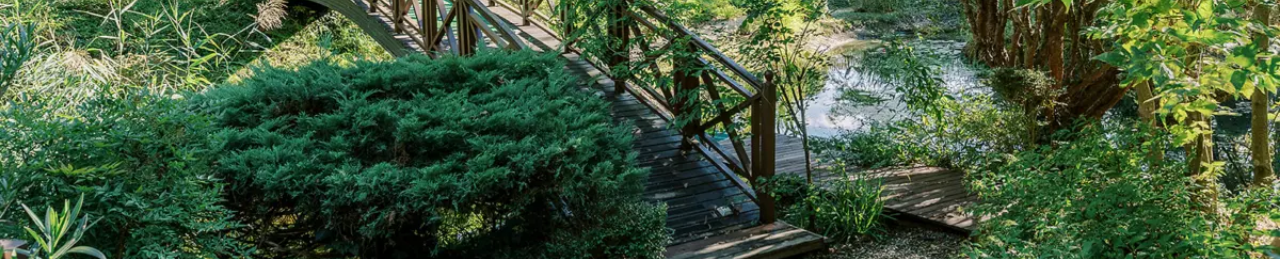
==== commit 0740fcd3: "rooming list" ====
--- a/chateau.html
+++ b/chateau.html
@@ -147,7 +147,7 @@
             <h4 class="font-serif text-xl mb-4"><a class="text-primary font-medium hover:underline" href="https://www.chateaulacarriere.com/northwing">Details</a></h4>
             <p class="font-serif text-base mb-2 inline-flex"><a target="_blank" class="text-primary font-medium hover:underline" href="https://www.chateaulacarriere.com/northwing?pgid=mfozkqka-02193d21-d57b-42e5-9023-6432d71691f2">Chambre des Magnolias</a> &mdash; Cam & Stacie</p>
             <p class="font-serif text-base mb-2 inline-flex"><a target="_blank" class="text-primary font-medium hover:underline" href="https://www.chateaulacarriere.com/northwing?pgid=mfozkqka-22cdbec3-e9a7-4ac3-84b1-591245e0a18a">Chambre des Platanes</a> &mdash; Alex & Carolyn</p>
-            <p class="font-serif text-base mb-2 inline-flex"><a target="_blank" class="text-primary font-medium hover:underline" href="https://www.chateaulacarriere.com/northwing?pgid=mfozkqka-75540565-c805-4bfc-909b-123af123d6b2">Chambre des Lauriers</a> &mdash; Alex & Kiah</p>
+            <p class="font-serif text-base mb-2 inline-flex"><a target="_blank" class="text-primary font-medium hover:underline" href="https://www.chateaulacarriere.com/northwing?pgid=mfozkqka-75540565-c805-4bfc-909b-123af123d6b2">Chambre des Lauriers</a> &mdash; Ursula</p>
             <p class="font-serif text-base mb-2 inline-flex"><a target="_blank" class="text-primary font-medium hover:underline" href="https://www.chateaulacarriere.com/northwing?pgid=mfozkqka-7fd41e28-2b3b-4659-9988-f55aa5620a2f">Chambre des Rosiers</a> &mdash; Cayley & Trevor & Brooks</p>
             <p class="font-serif text-base mb-18 inline-flex"><a target="_blank" class="text-primary font-medium hover:underline" href="https://www.chateaulacarriere.com/northwing?pgid=mfozkqka-12fedc9f-6fec-45df-bf12-f11087e1fe56">Chambre des Cerisiers</a> &mdash; Enrico & Ventia & Veronica</p>
 
@@ -165,7 +165,7 @@
             </div>
             <h3 class="font-serif text-4xl mb-2">THE PIGEONNIER</h3>
             <h4 class="font-serif text-xl mb-4"><a target="_blank" class="text-primary font-medium hover:underline" href="https://www.chateaulacarriere.com/pigeonnier">Details</a></h4>
-            <p class="font-serif text-base inline-flex">Chambre des Escaliers Raides &mdash; Ursula</p>
+            <p class="font-serif text-base inline-flex">Chambre des Escaliers Raides &mdash; Alex & Kiah</p>
           </div>
         </div>
       </section>
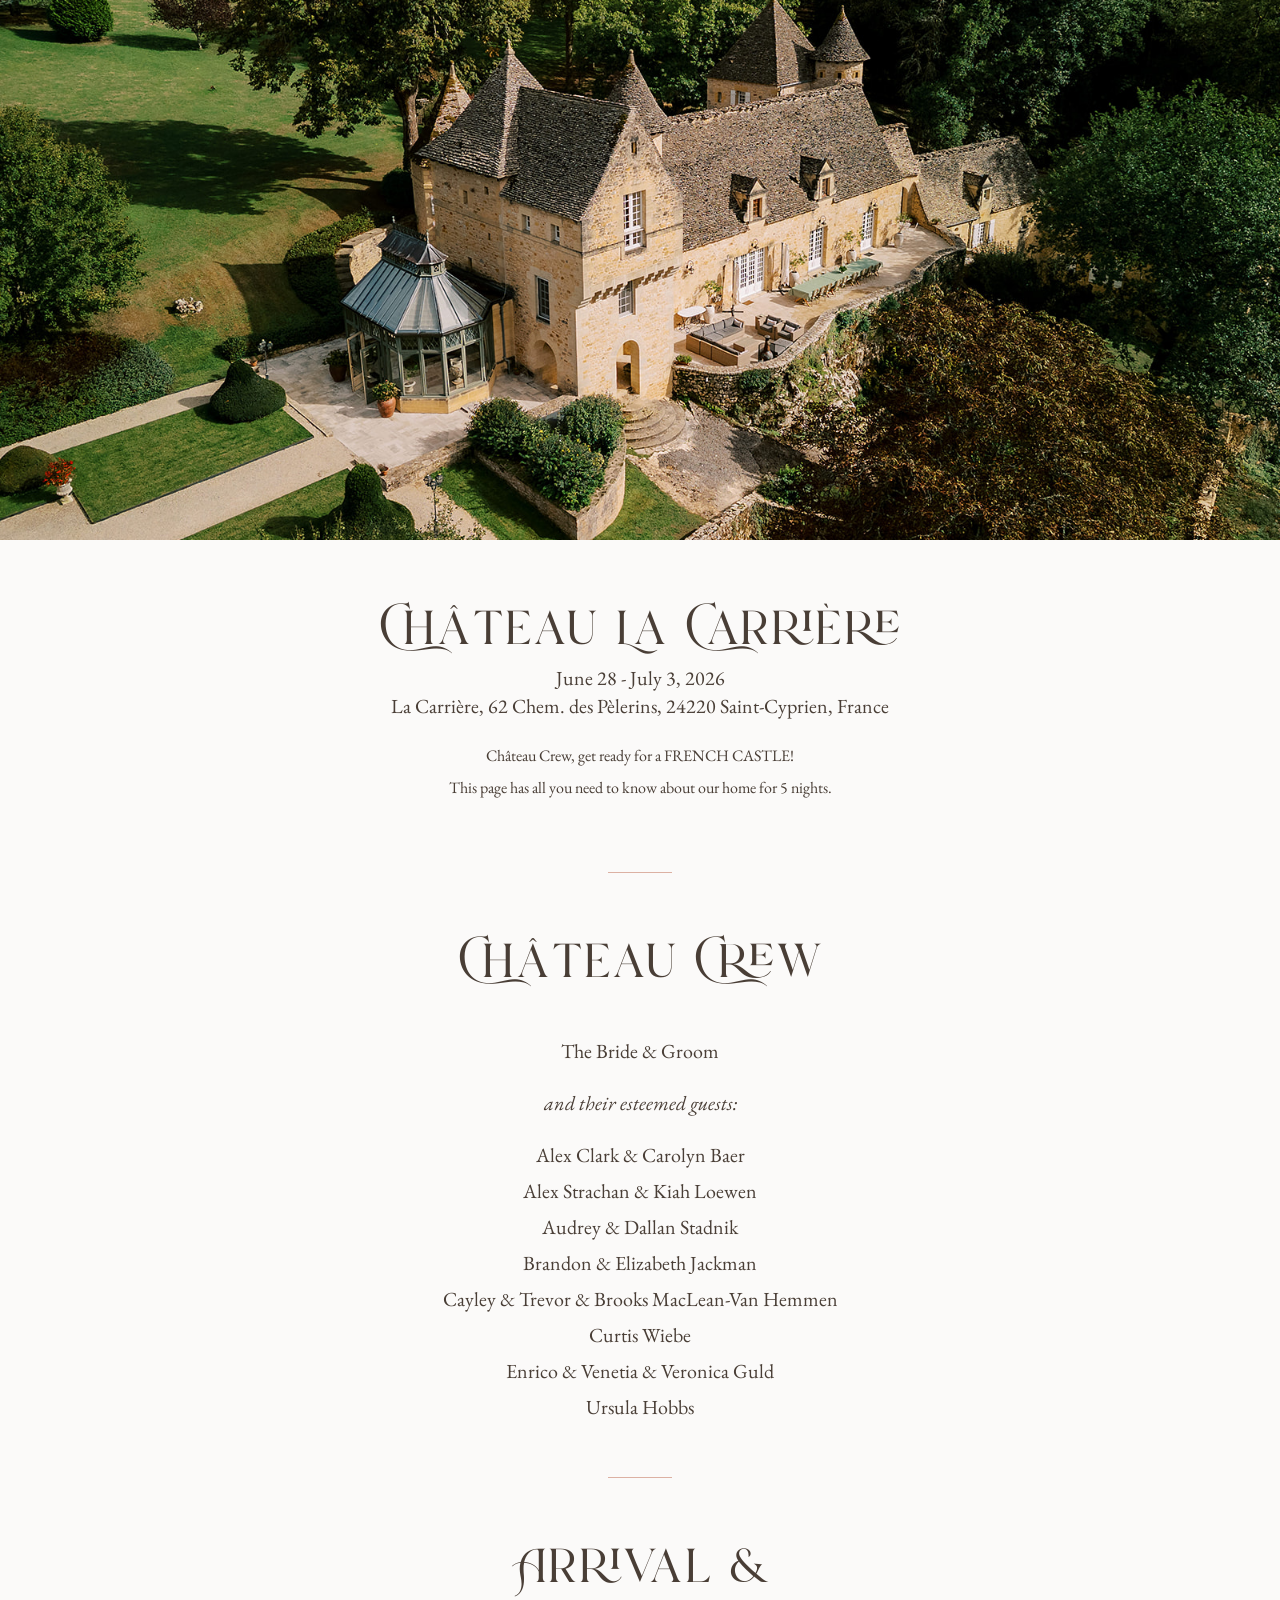
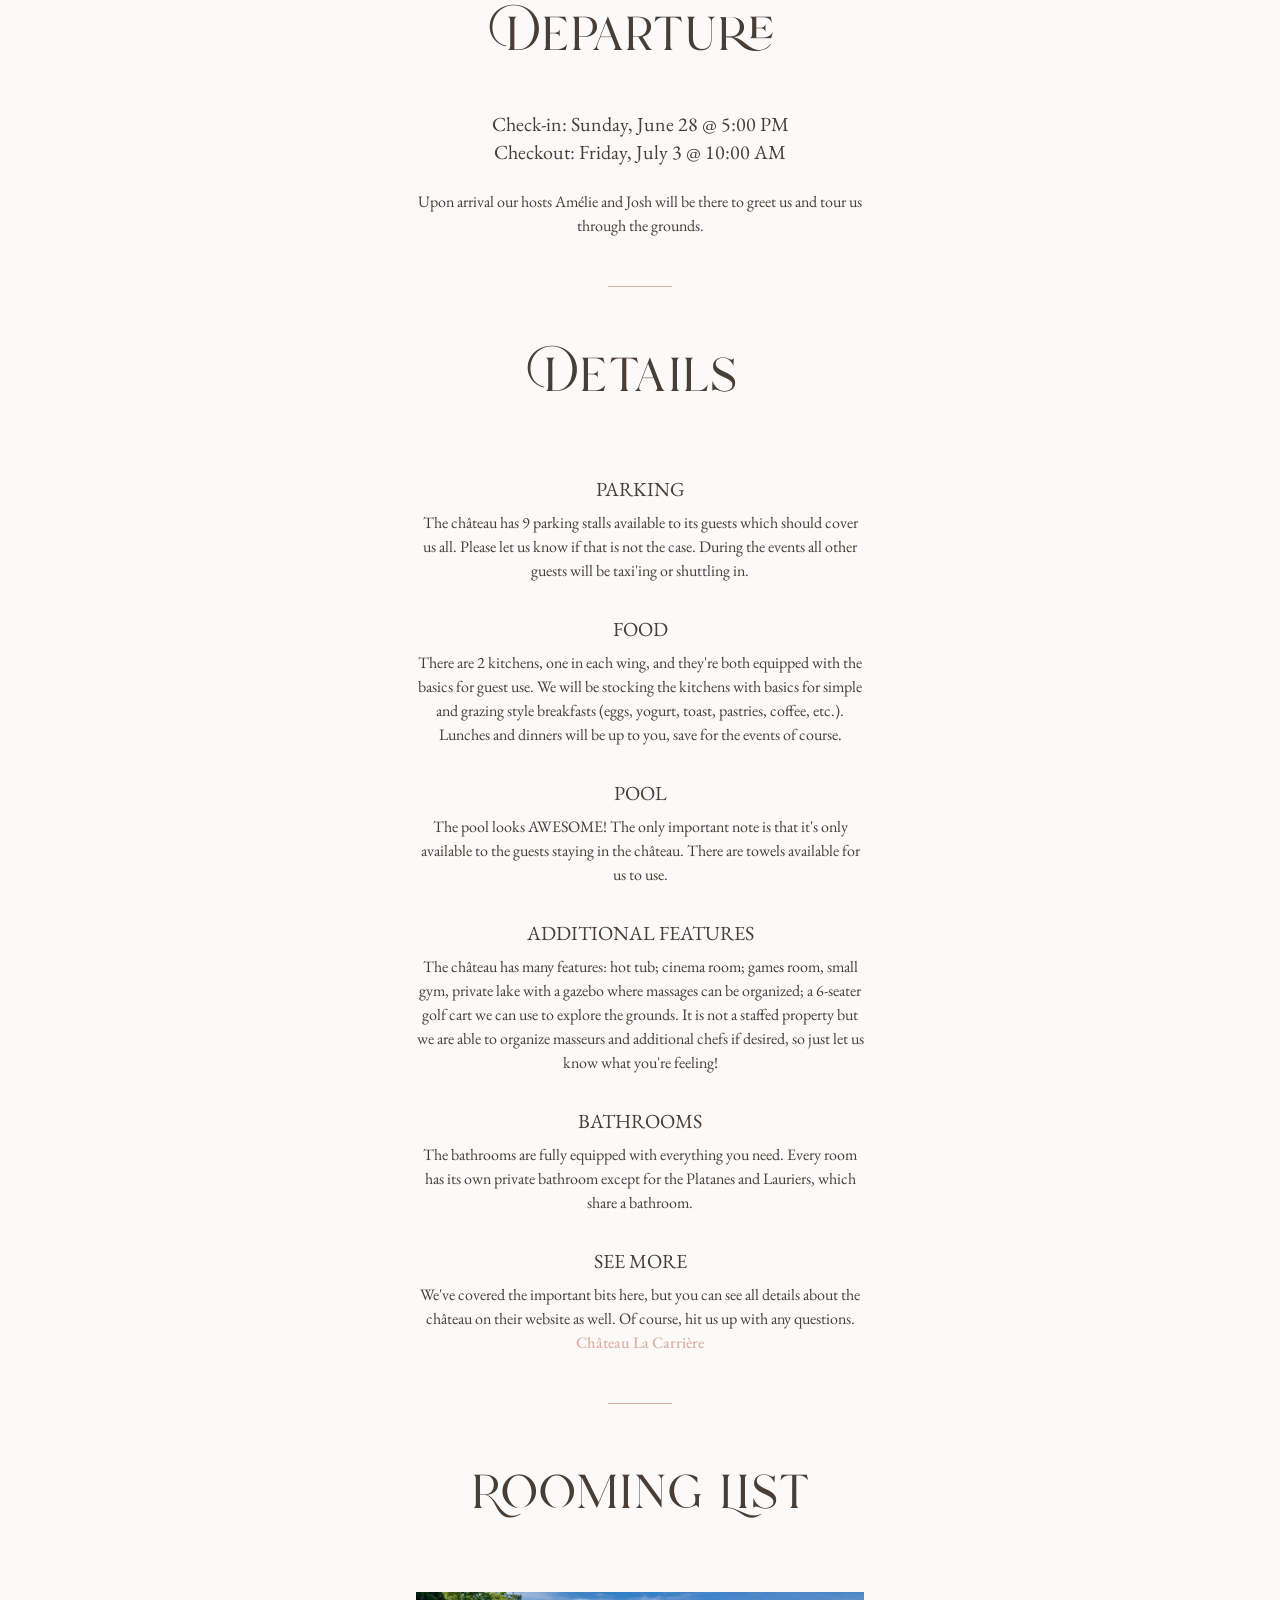
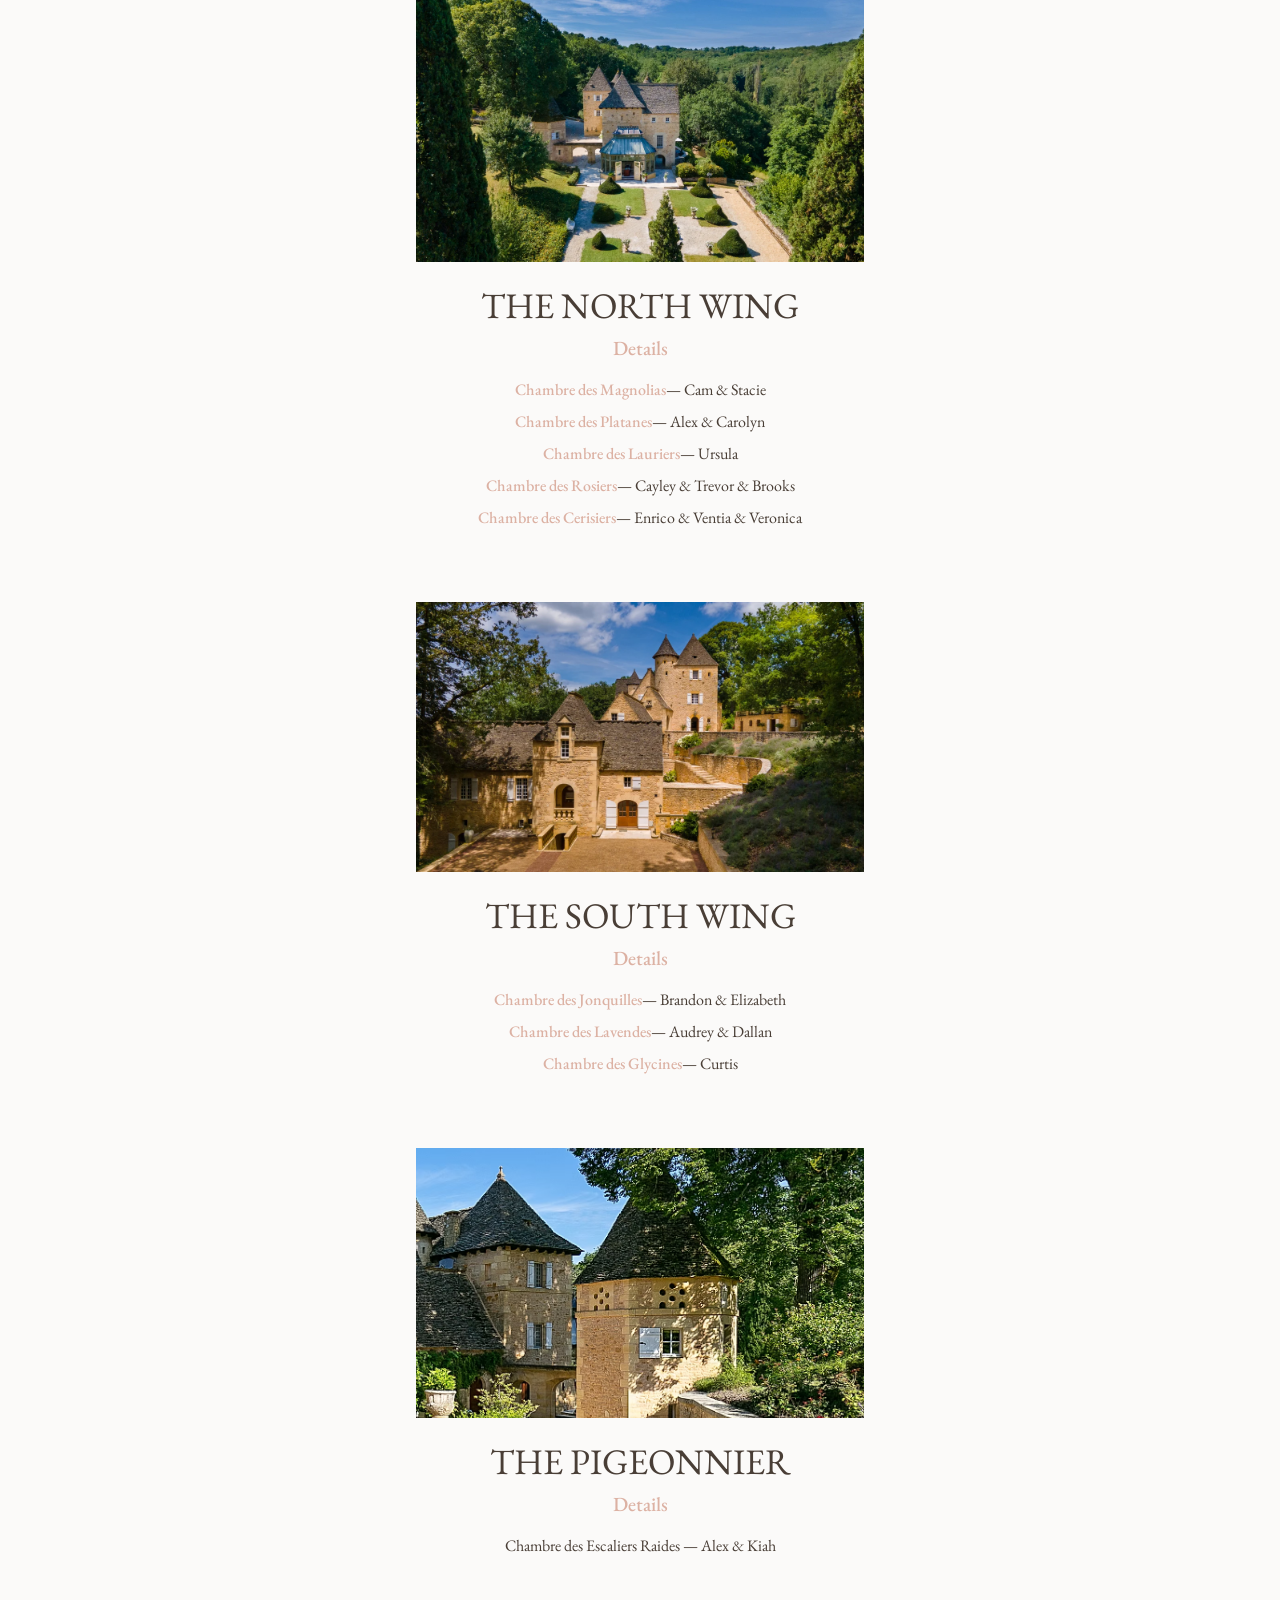
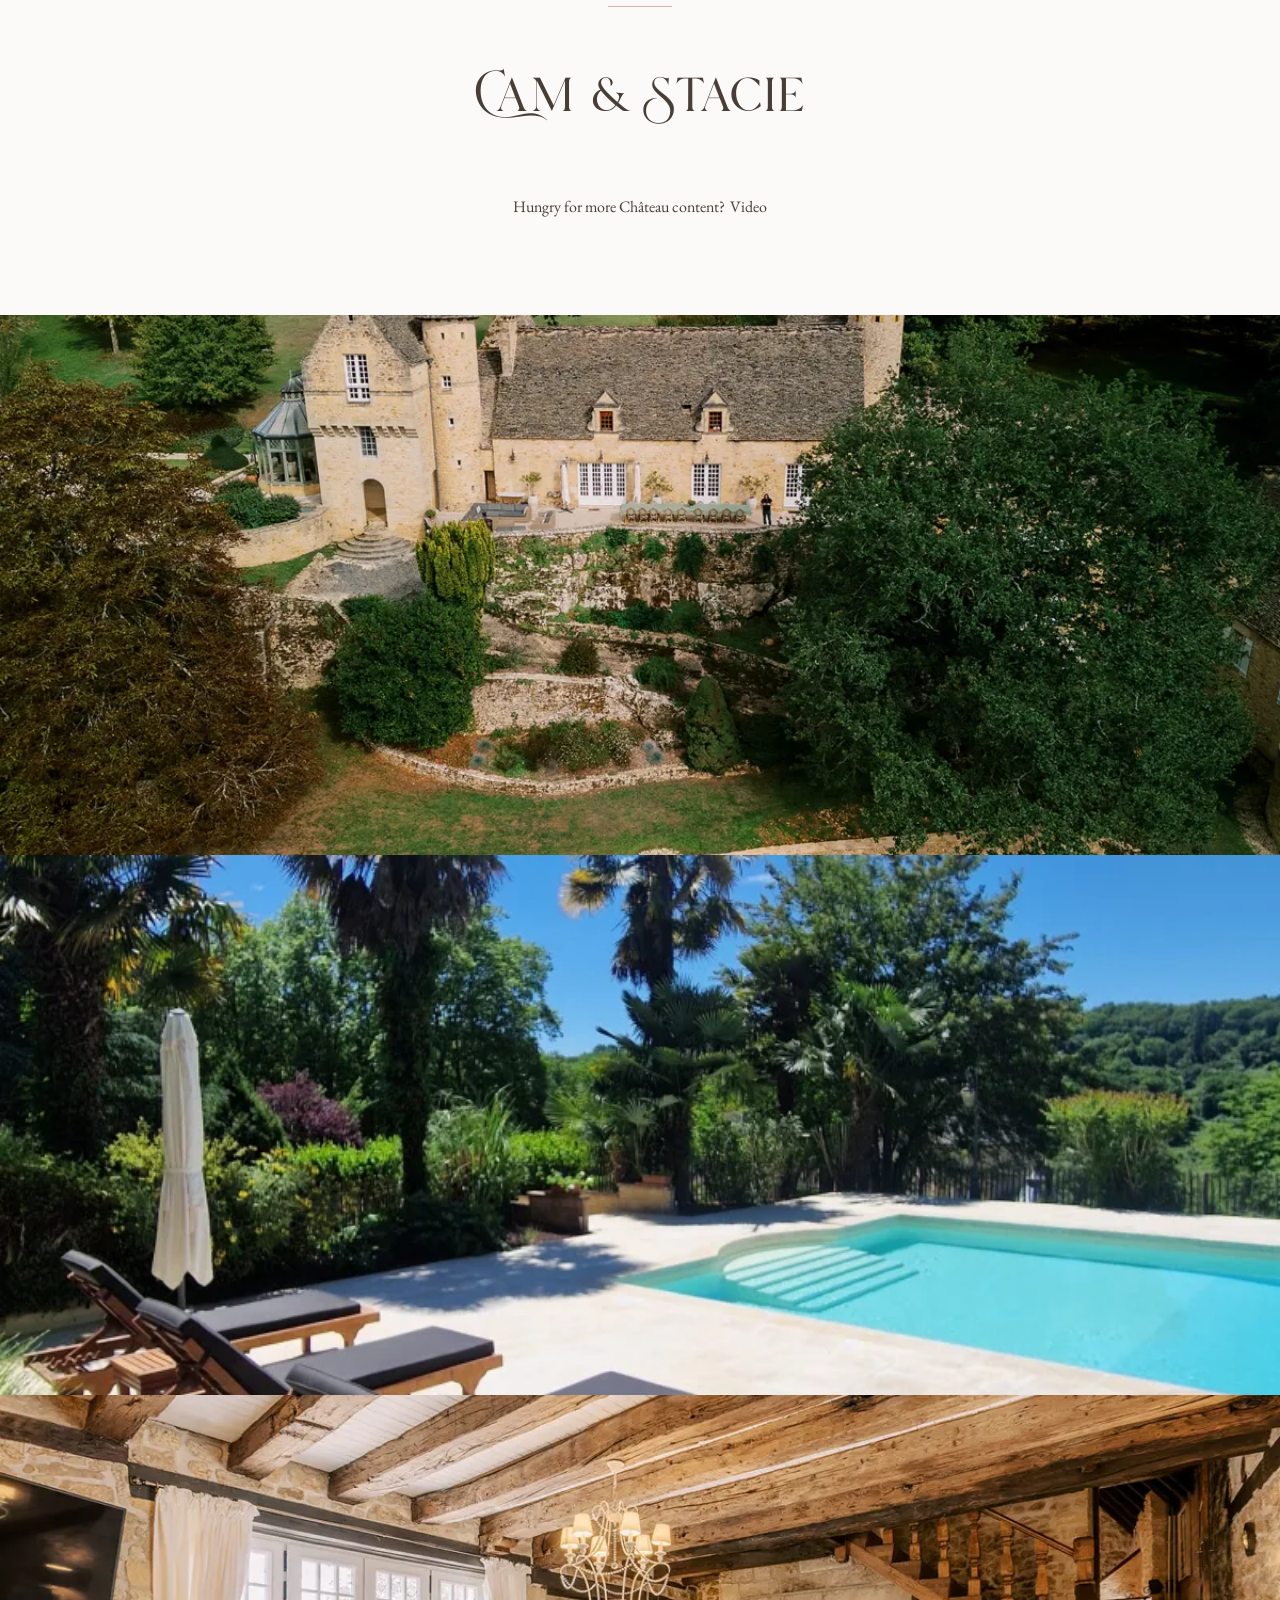
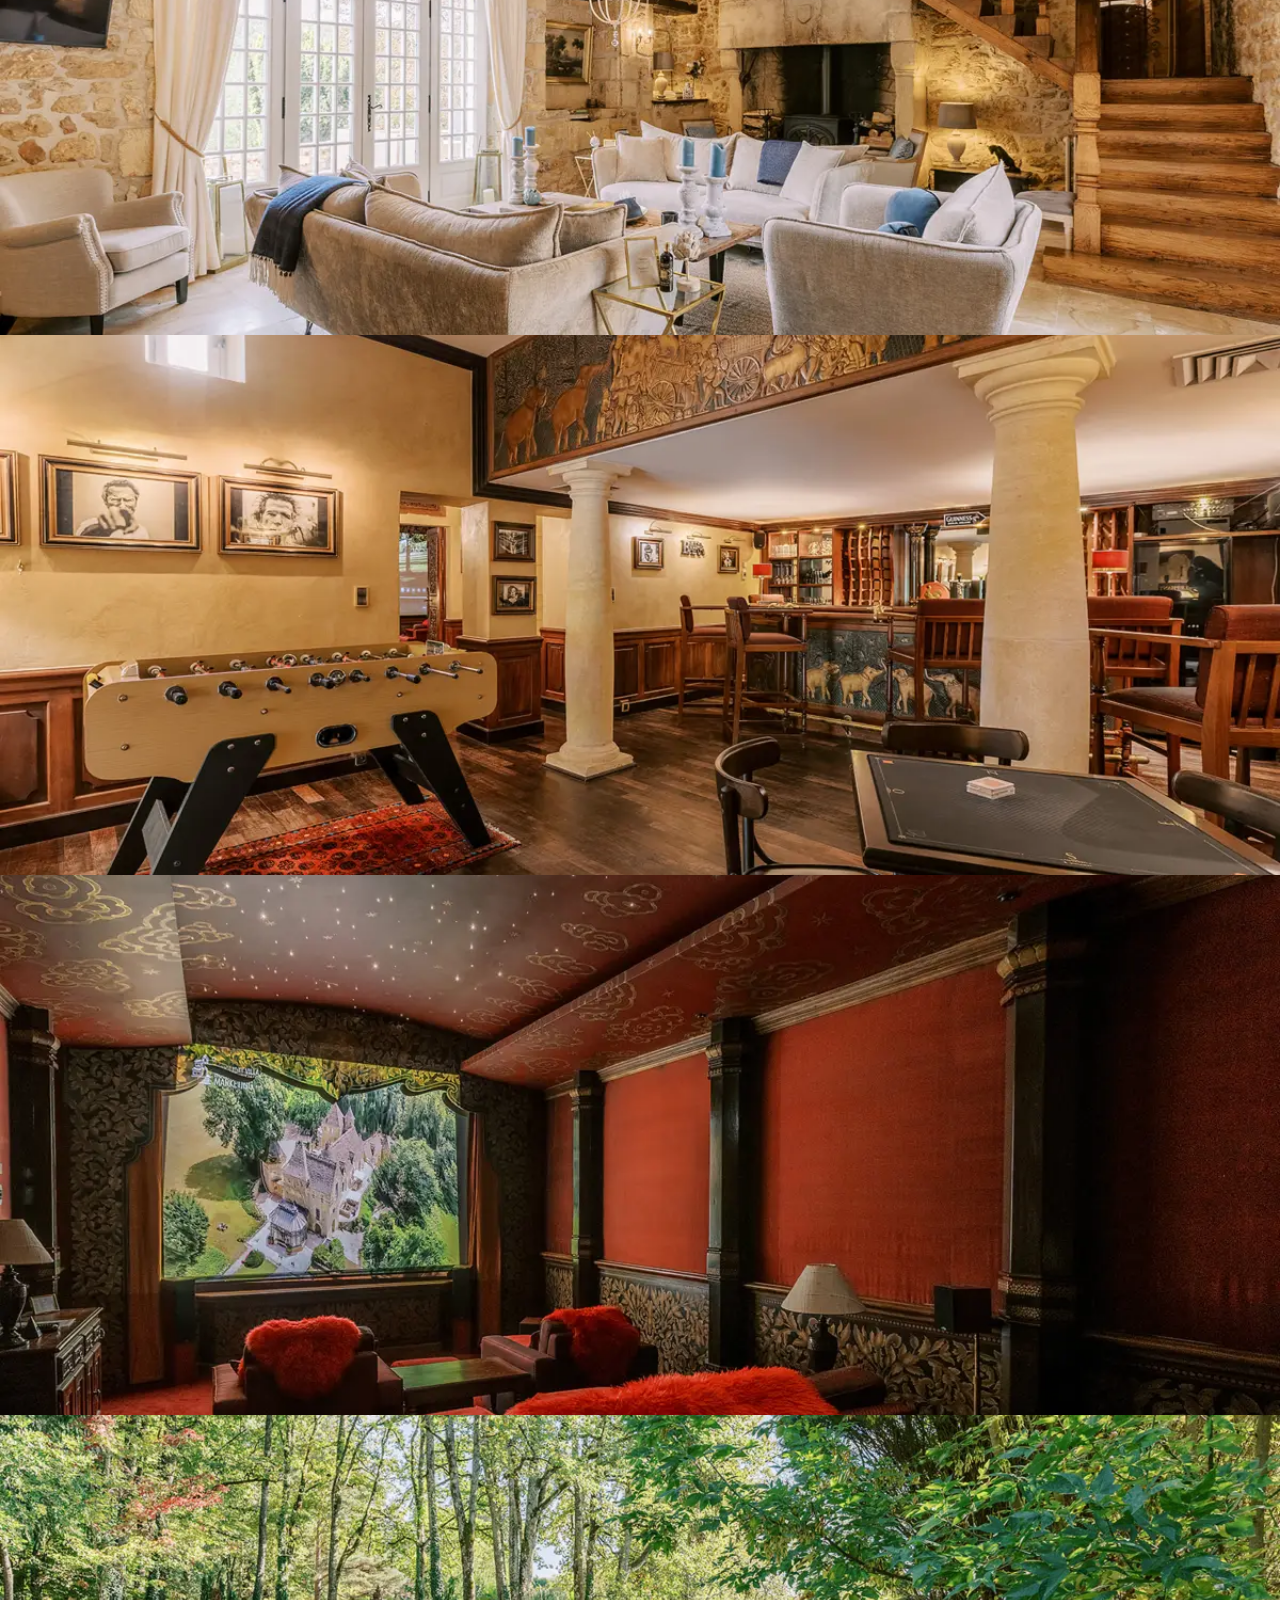
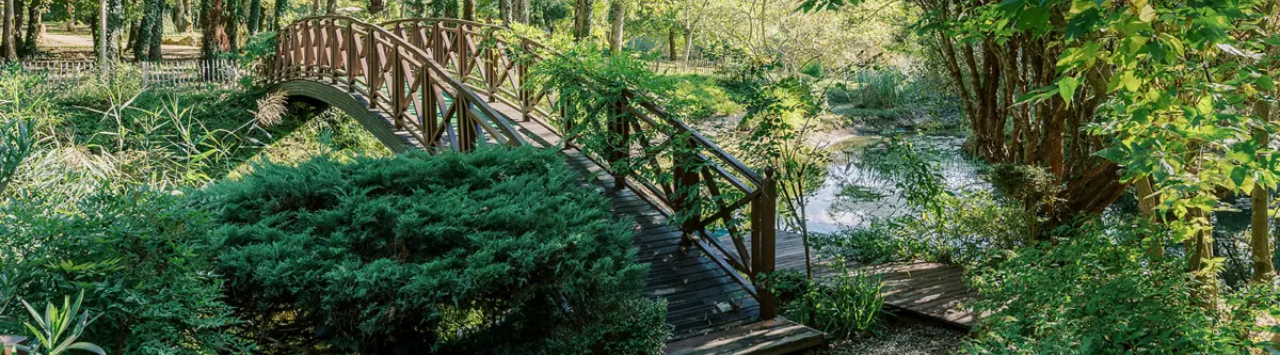
==== commit 55b3e6af: "video" ====
--- a/chateau.html
+++ b/chateau.html
@@ -174,7 +174,9 @@
       <section id="footer" class="py-12">
         <div class="container mx-auto px-8 max-w-lg">
           <div class="text-center">
-            <h2 class="heading-font text-7xl mb-12 text-foreground">Cam & Stacie</h2>
+            <h2 class="heading-font text-7xl mb-18 text-foreground">Cam & Stacie</h2>
+            <p class="font-serif text-base mb-2 inline-flex">Hungry for more Château content?</p>
+            <p class="font-serif text-base mb-12 inline-flex"><a href="https://www.chateaulacarriere.com/videos?wix-vod-video-id=9cb129b8c873411e924df2973c264e69&wix-vod-comp-id=comp-mfwlo24q">Video</a></p>
           </div>
         </div>
       </section>
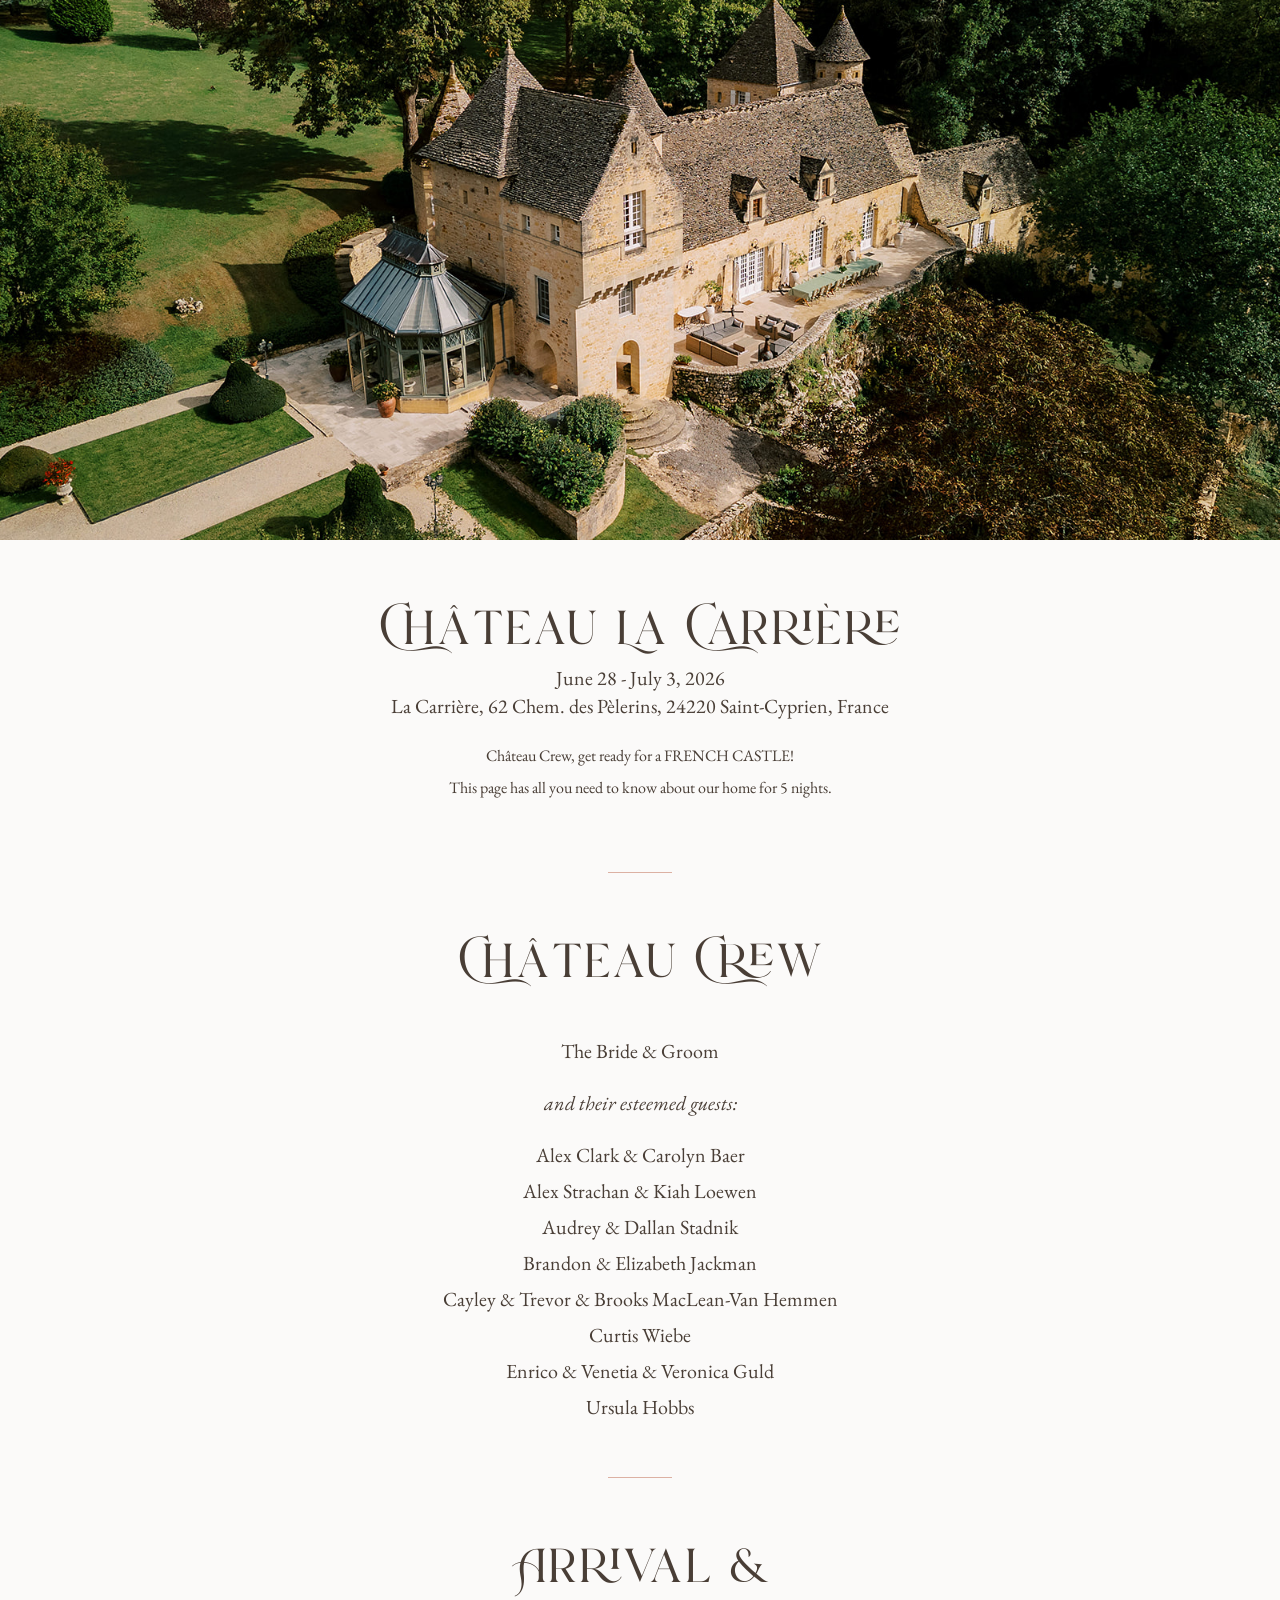
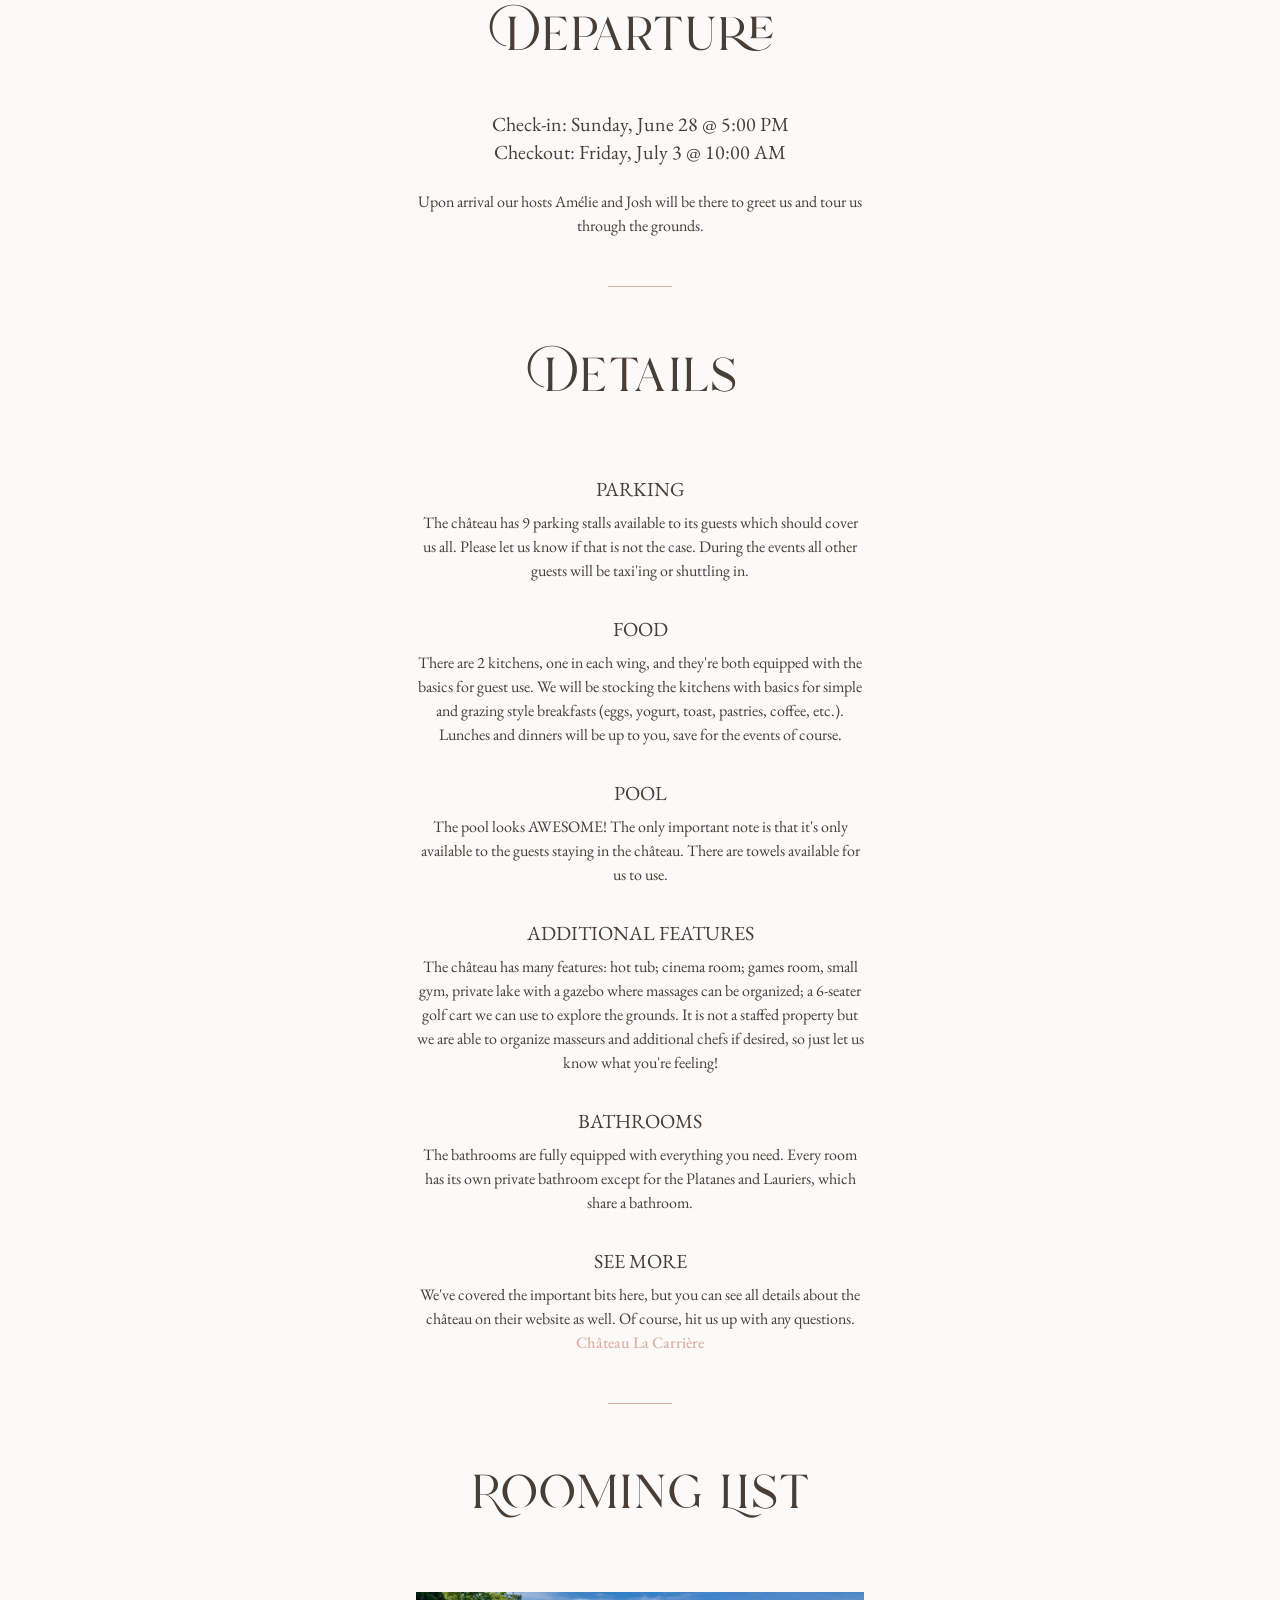
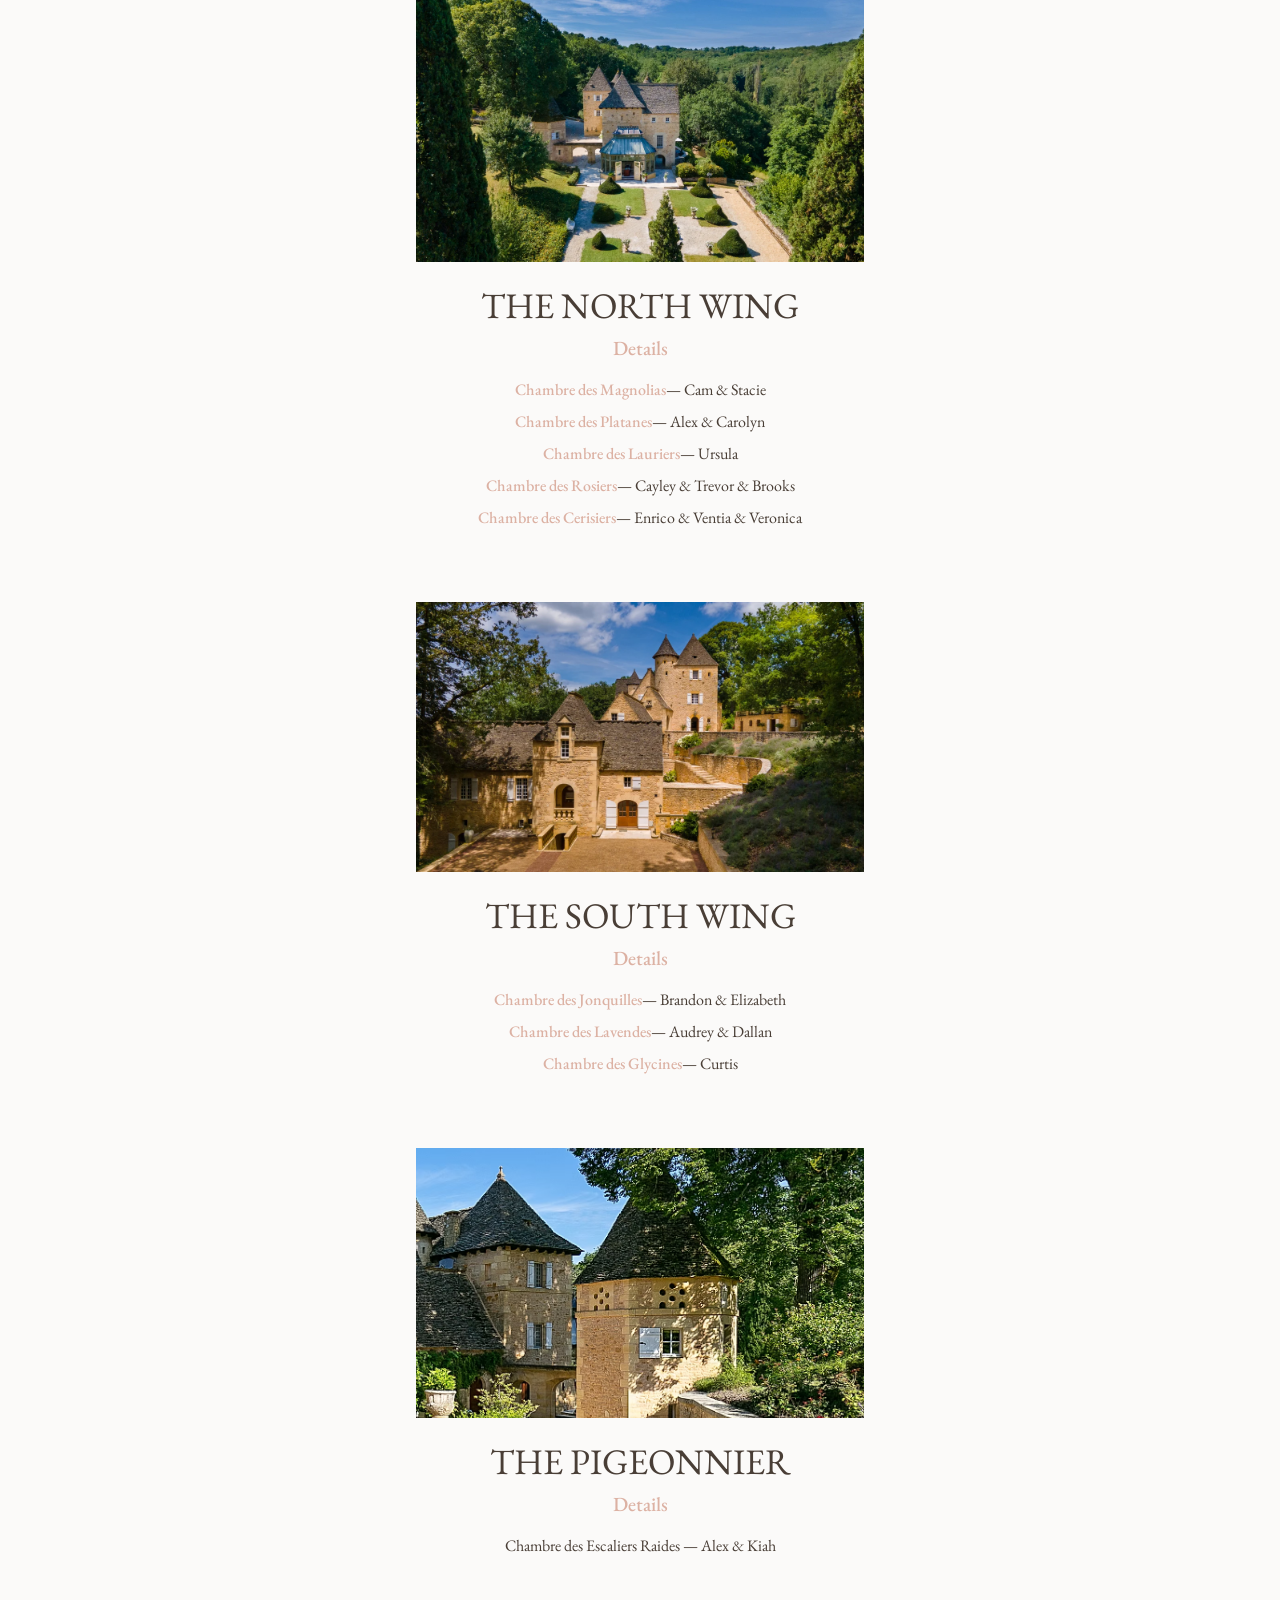
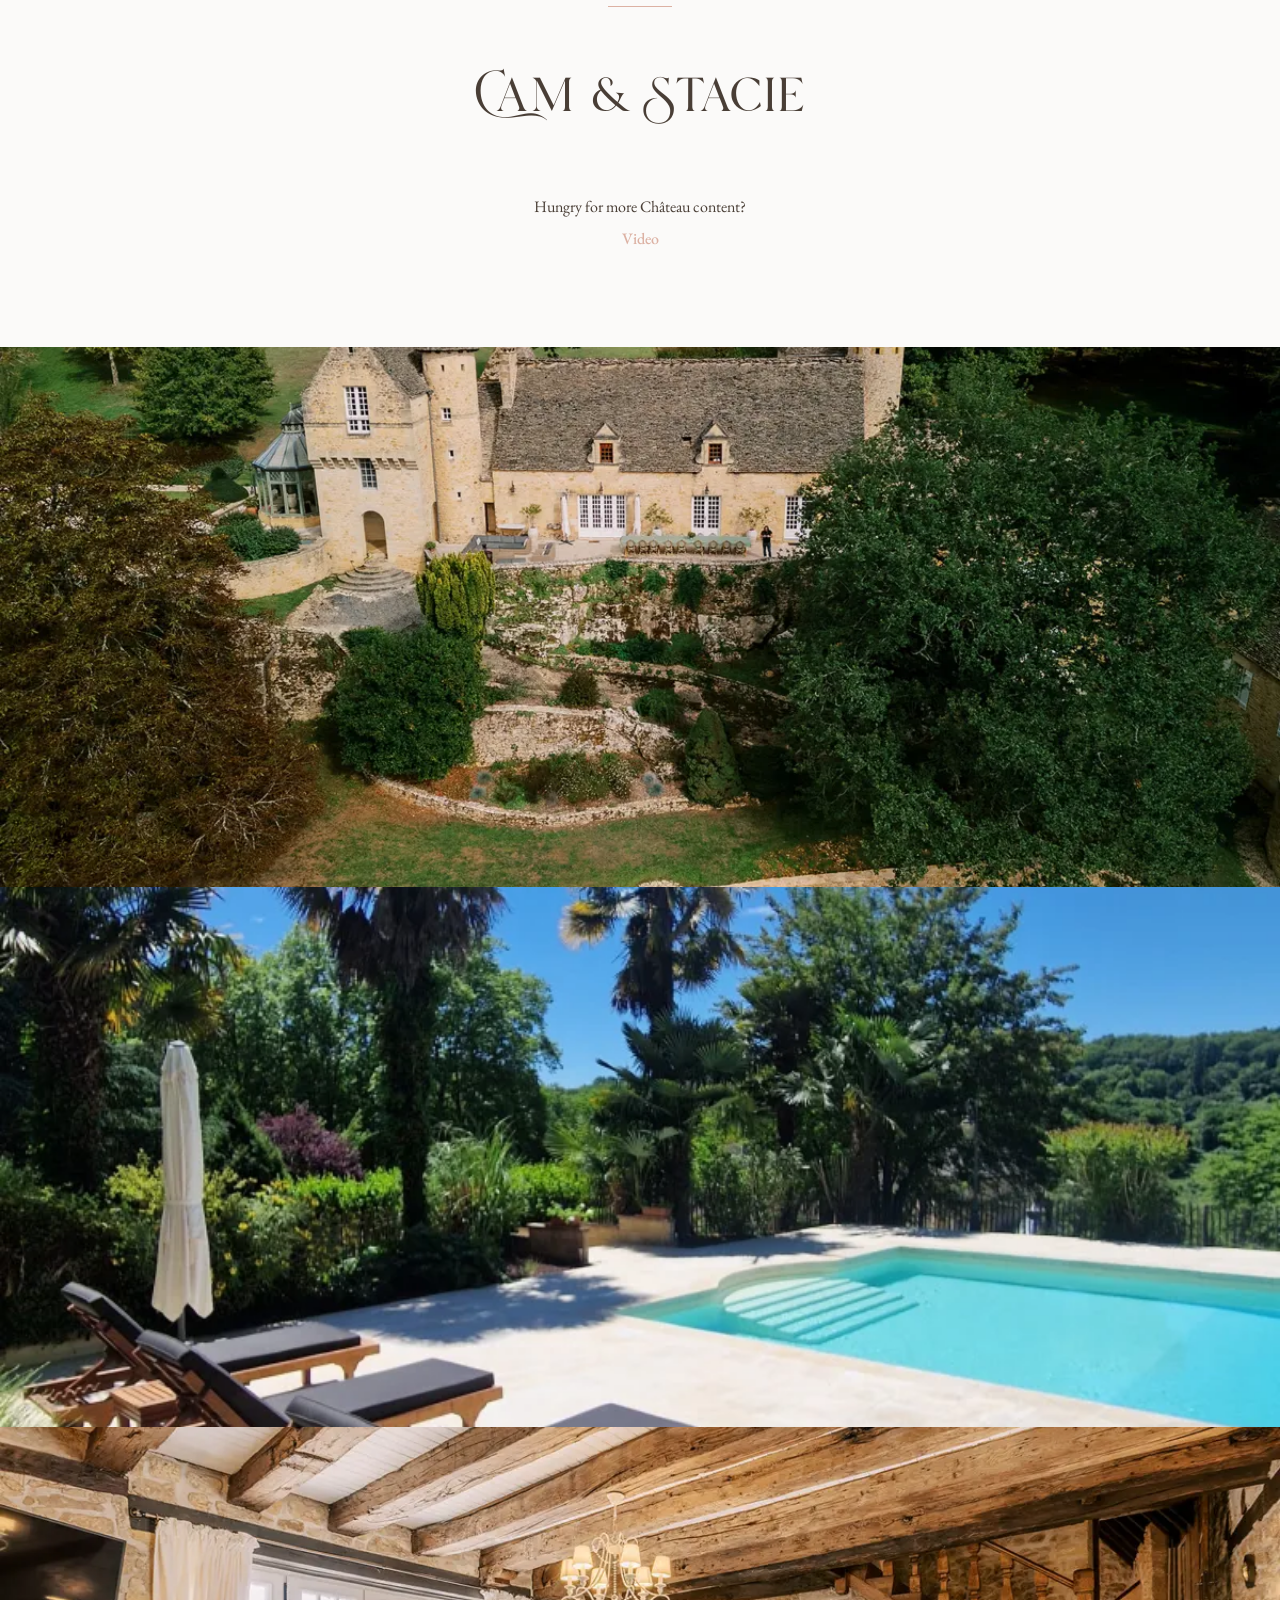
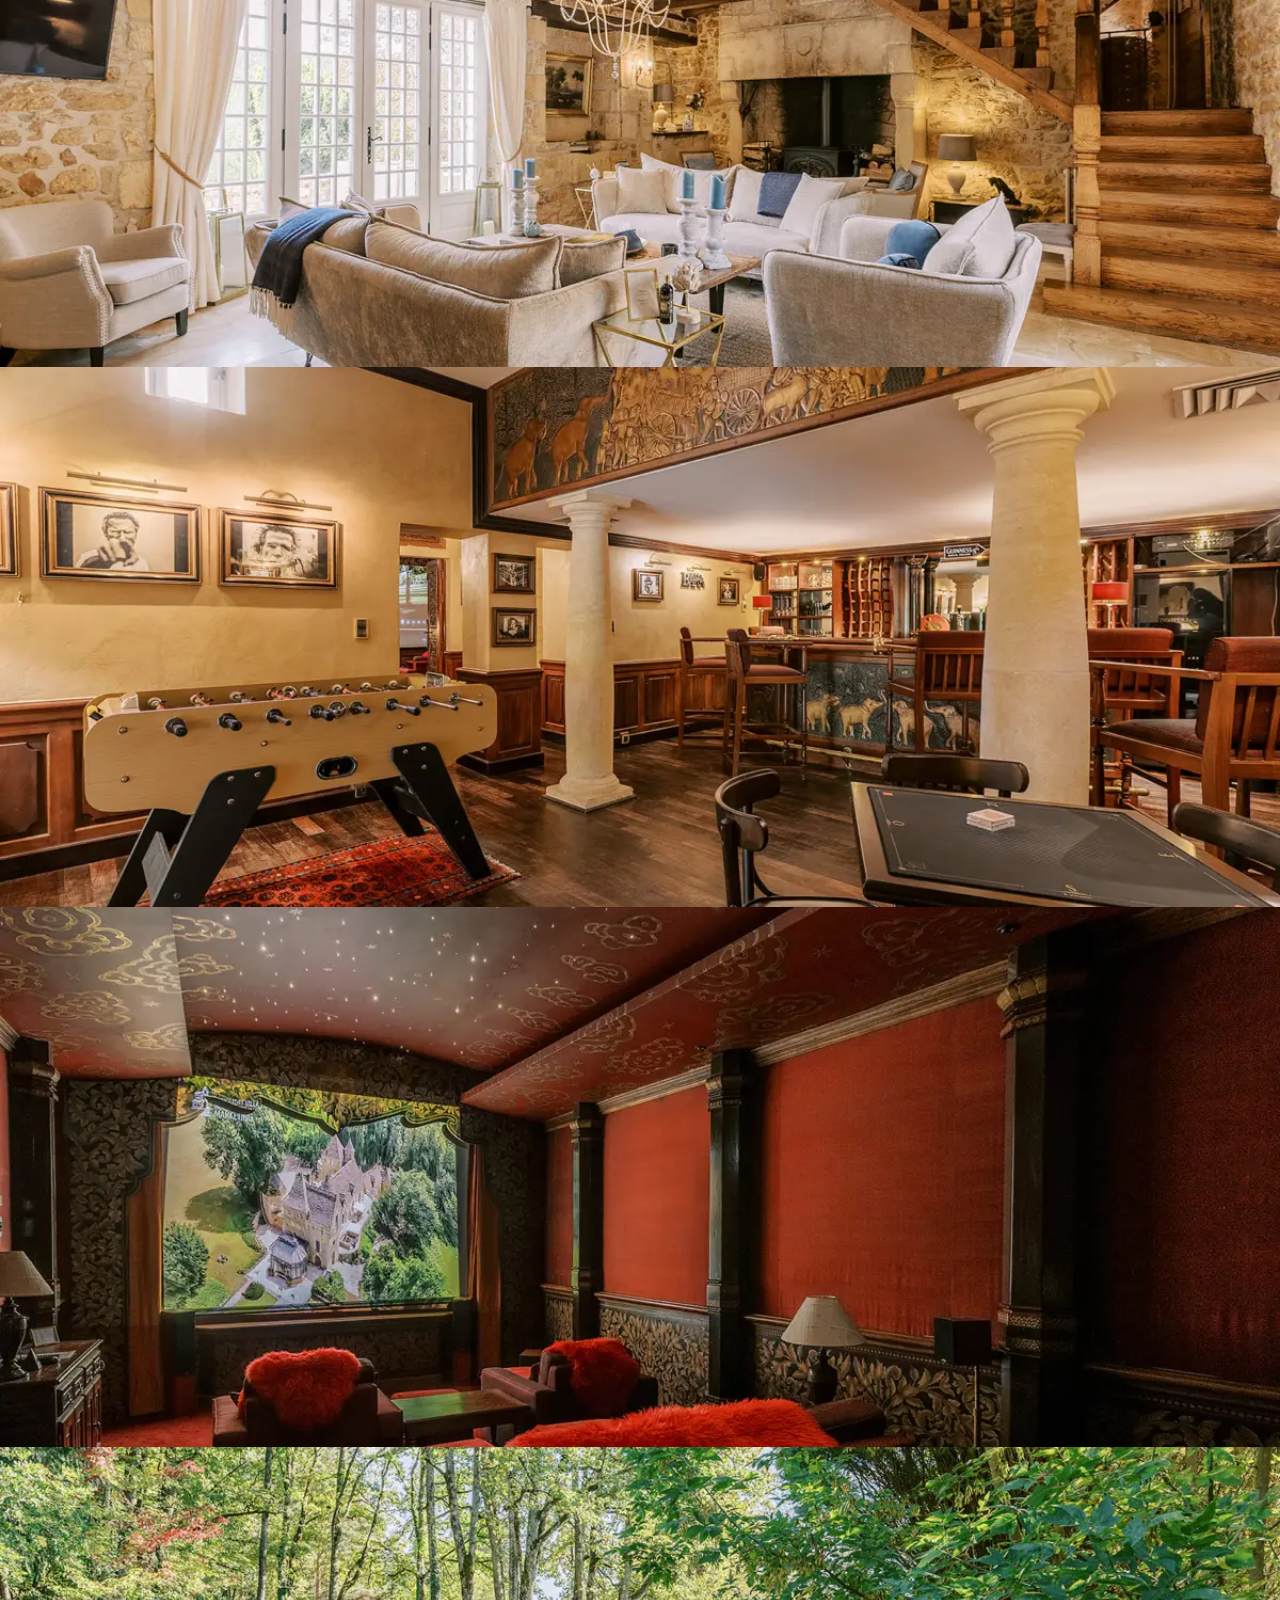
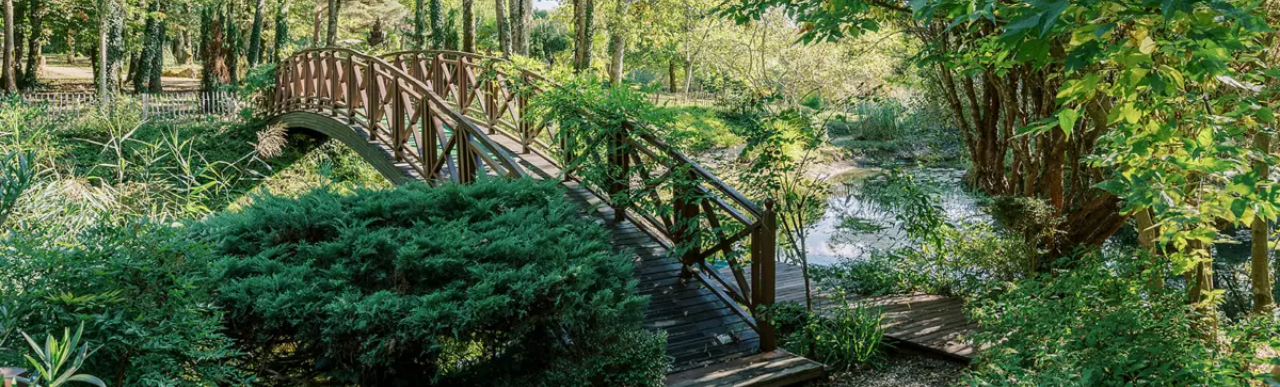
==== commit 9796d55a: "video" ====
--- a/chateau.html
+++ b/chateau.html
@@ -175,8 +175,8 @@
         <div class="container mx-auto px-8 max-w-lg">
           <div class="text-center">
             <h2 class="heading-font text-7xl mb-18 text-foreground">Cam & Stacie</h2>
-            <p class="font-serif text-base mb-2 inline-flex">Hungry for more Château content?</p>
-            <p class="font-serif text-base mb-12 inline-flex"><a href="https://www.chateaulacarriere.com/videos?wix-vod-video-id=9cb129b8c873411e924df2973c264e69&wix-vod-comp-id=comp-mfwlo24q">Video</a></p>
+            <p class="font-serif text-base mb-2">Hungry for more Château content?</p>
+            <p class="font-serif text-base mb-12"><a class="text-primary font-medium hover:underline" href="https://www.chateaulacarriere.com/videos?wix-vod-video-id=9cb129b8c873411e924df2973c264e69&wix-vod-comp-id=comp-mfwlo24q">Video</a></p>
           </div>
         </div>
       </section>
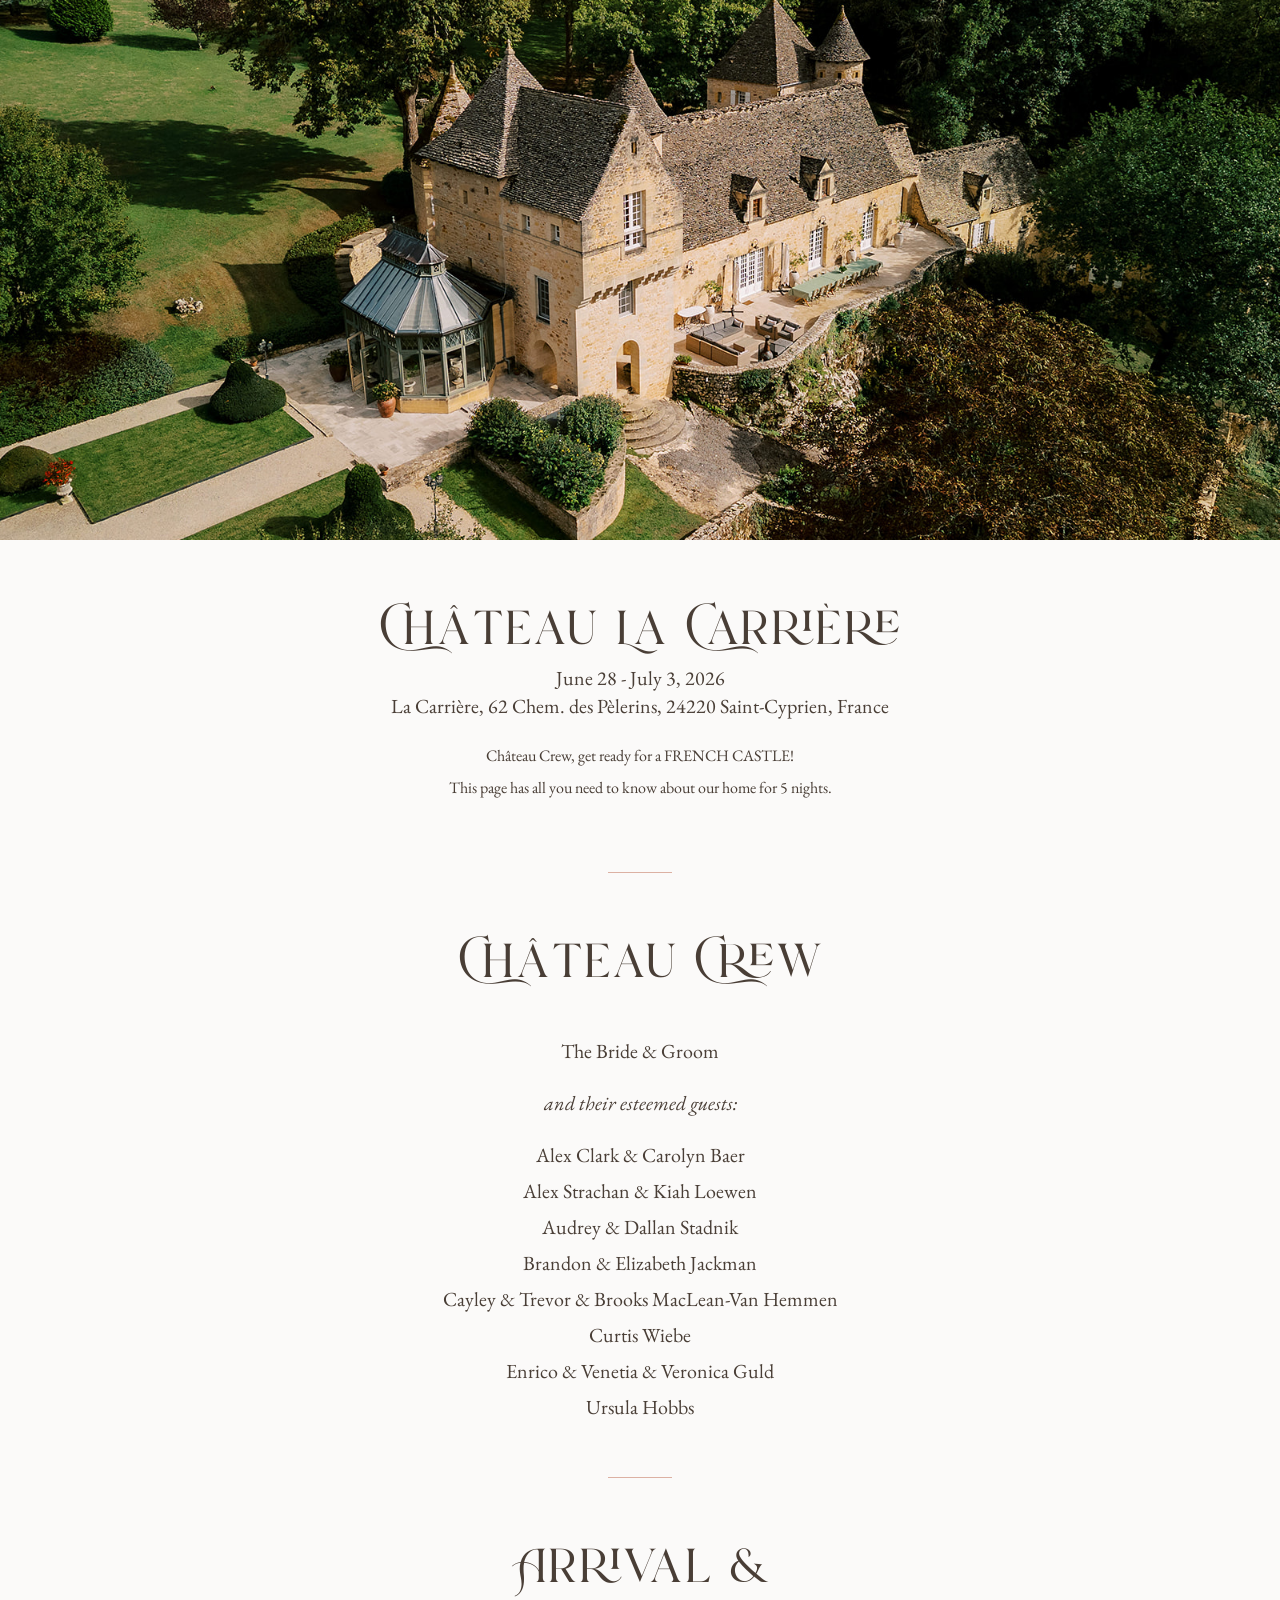
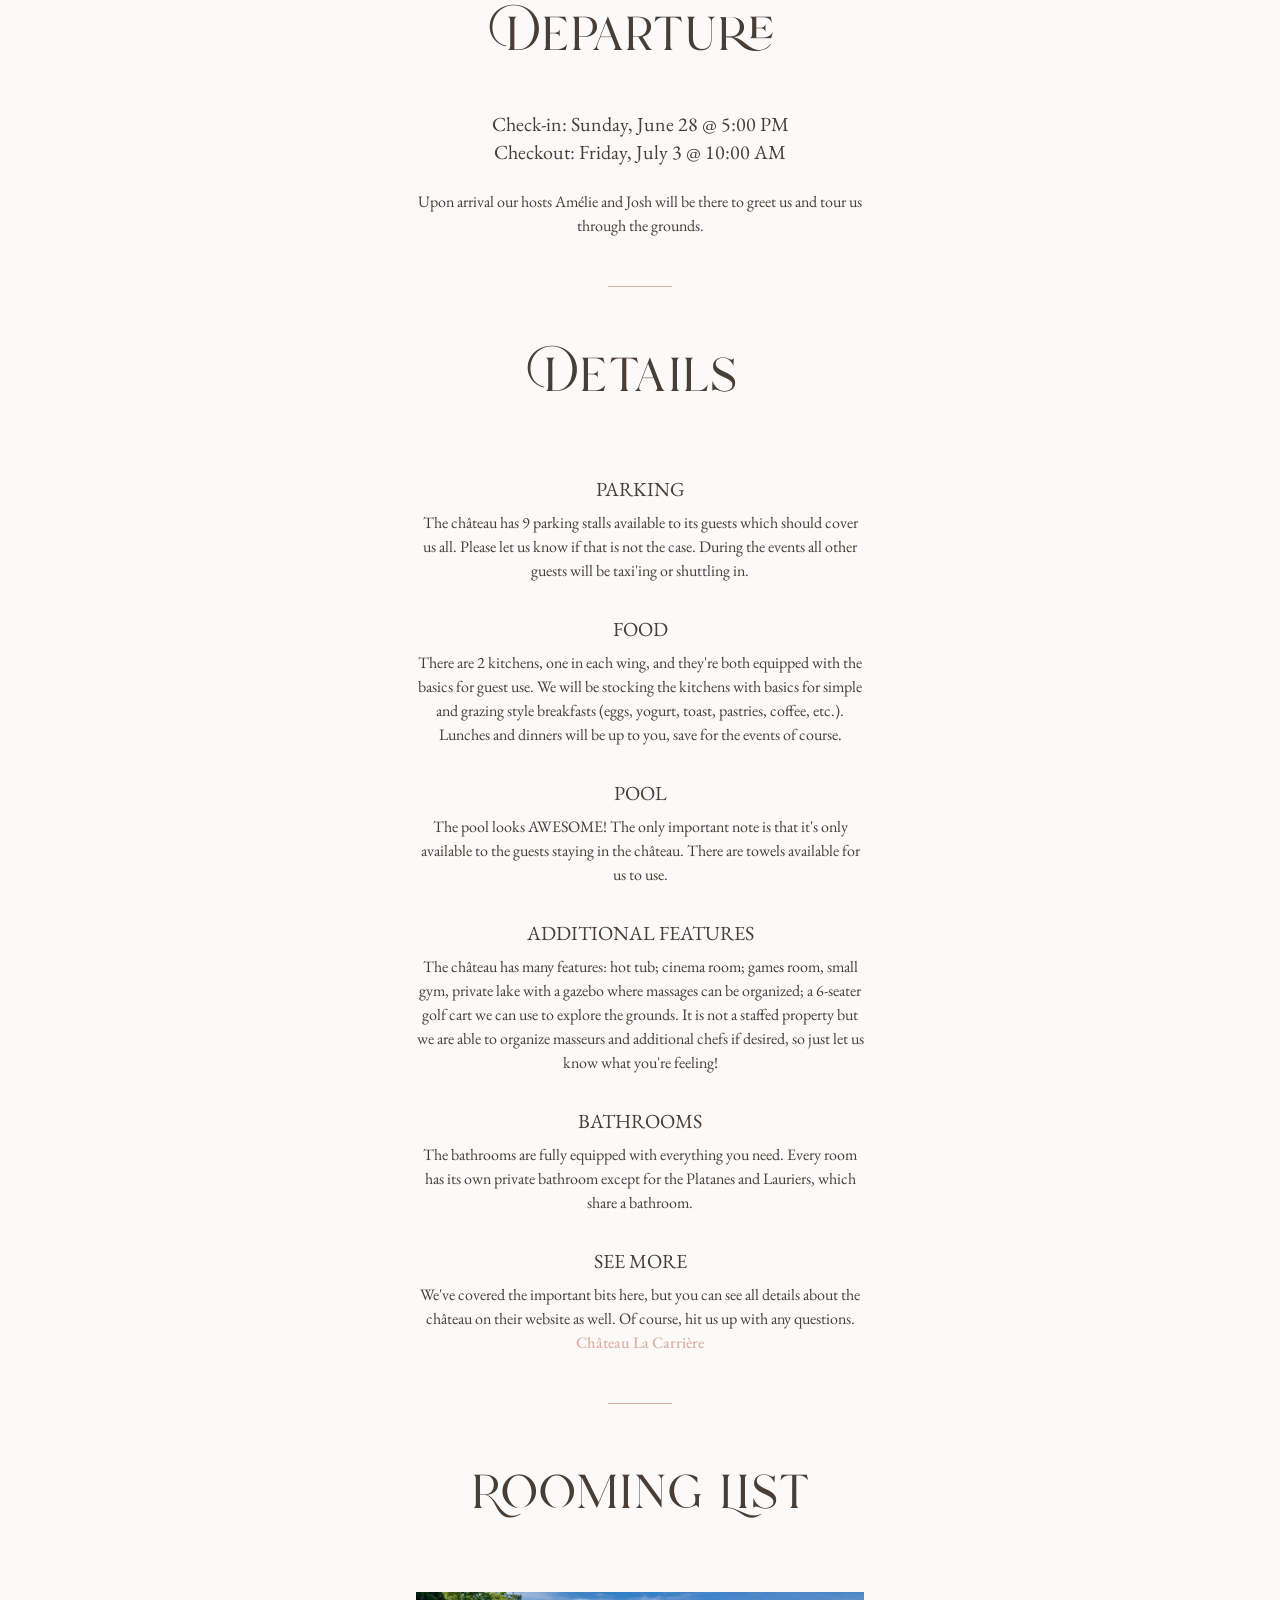
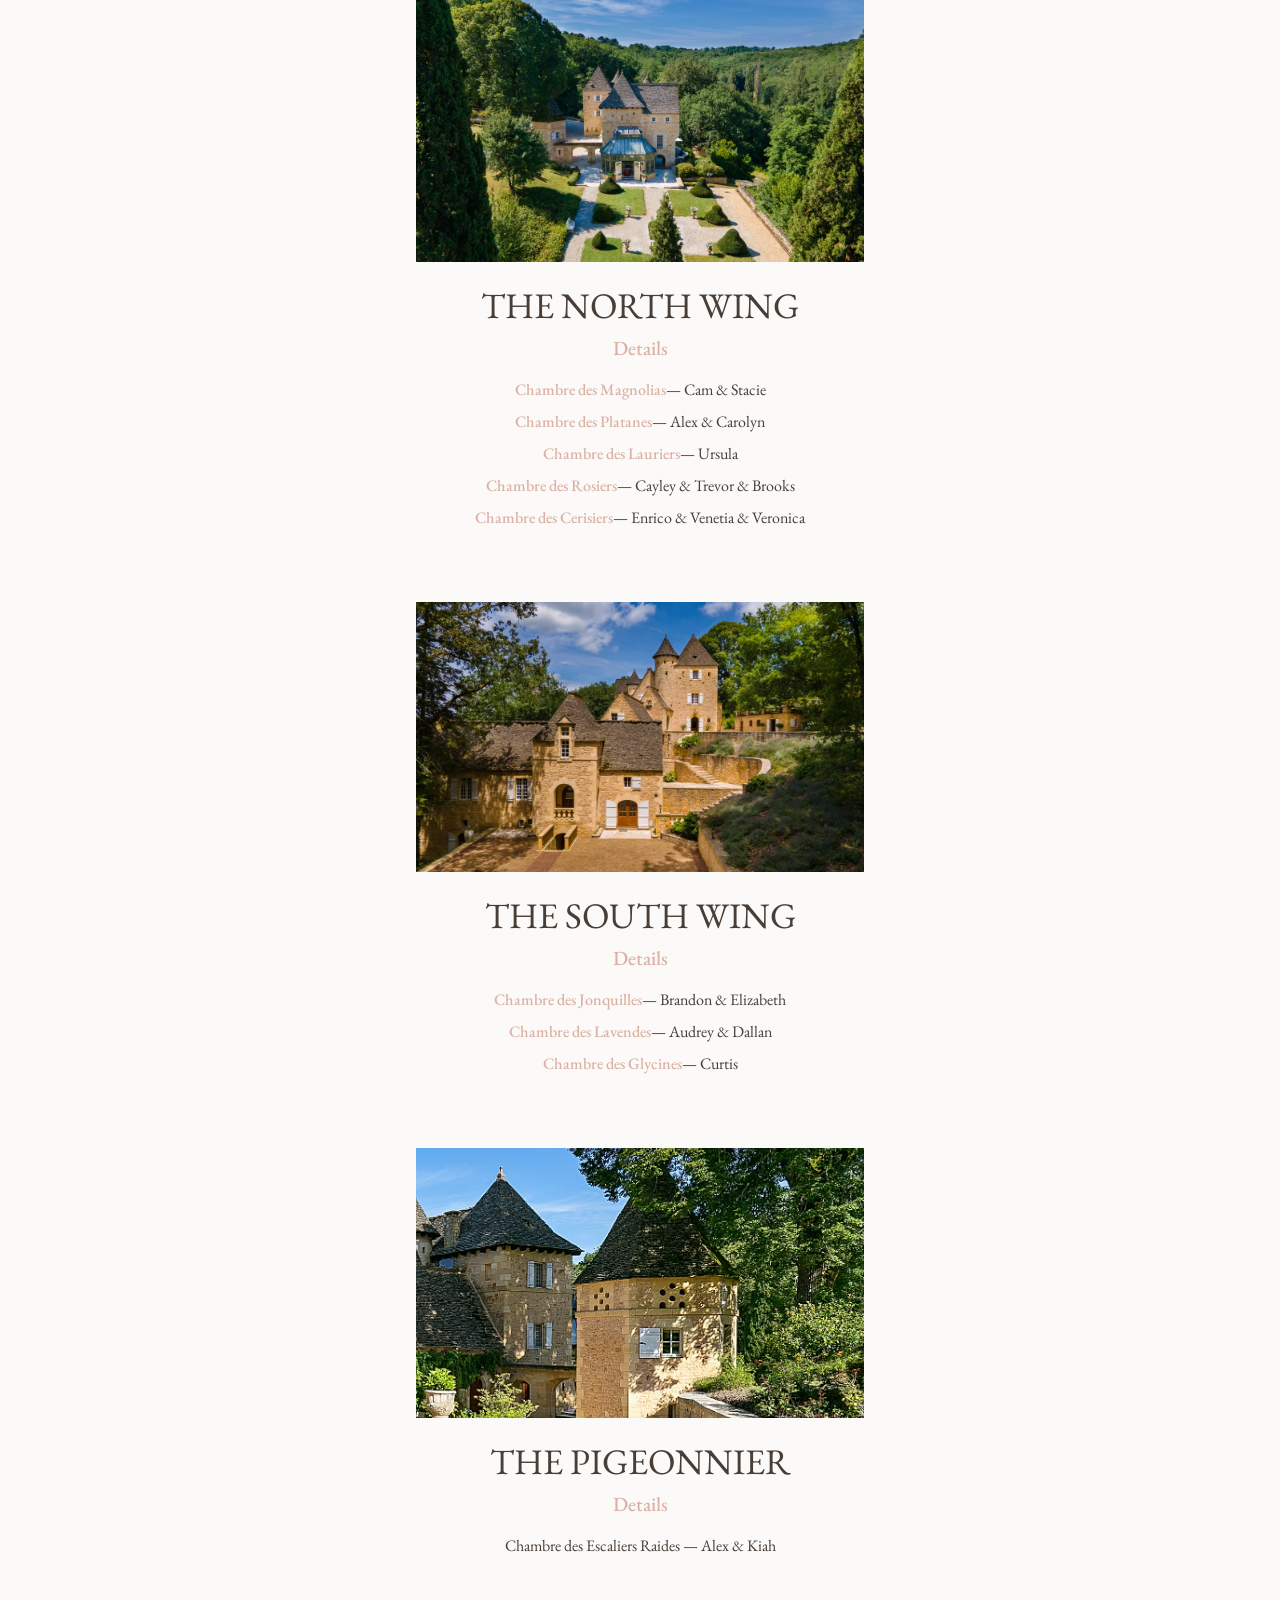
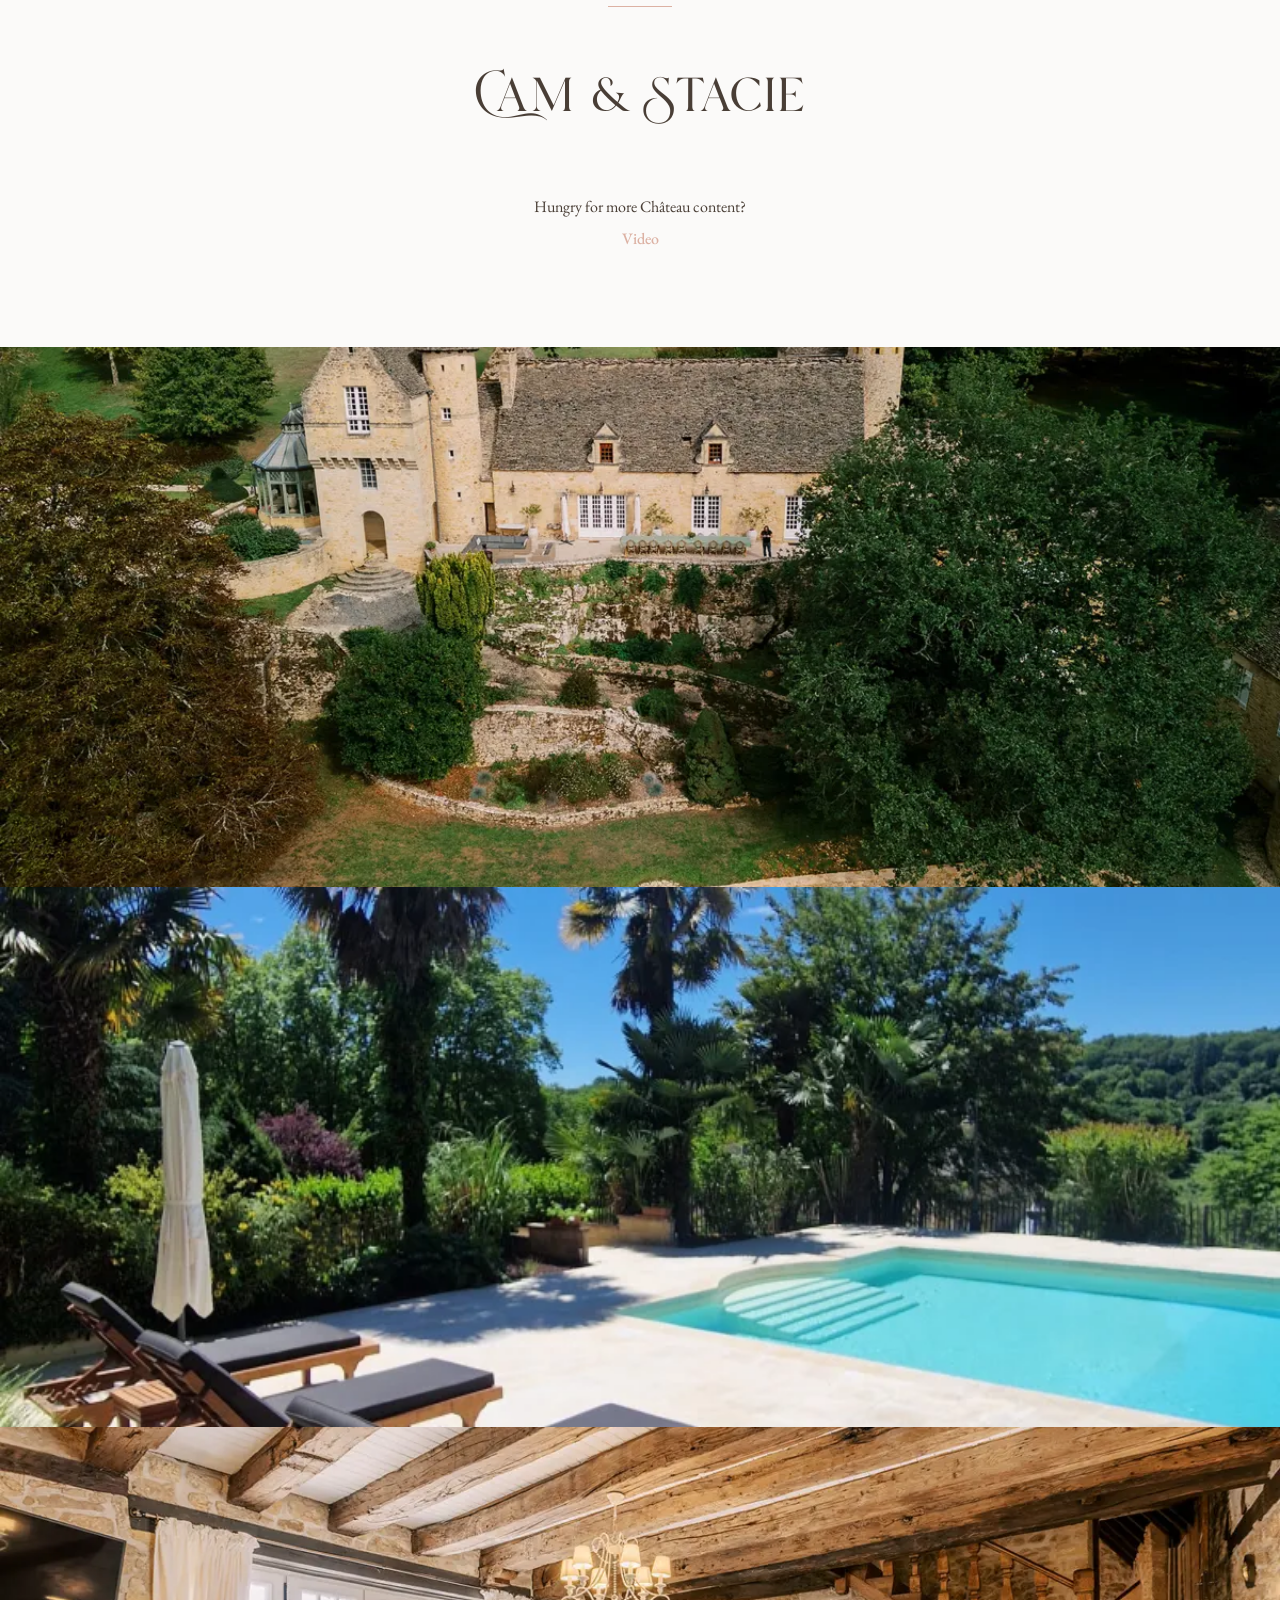
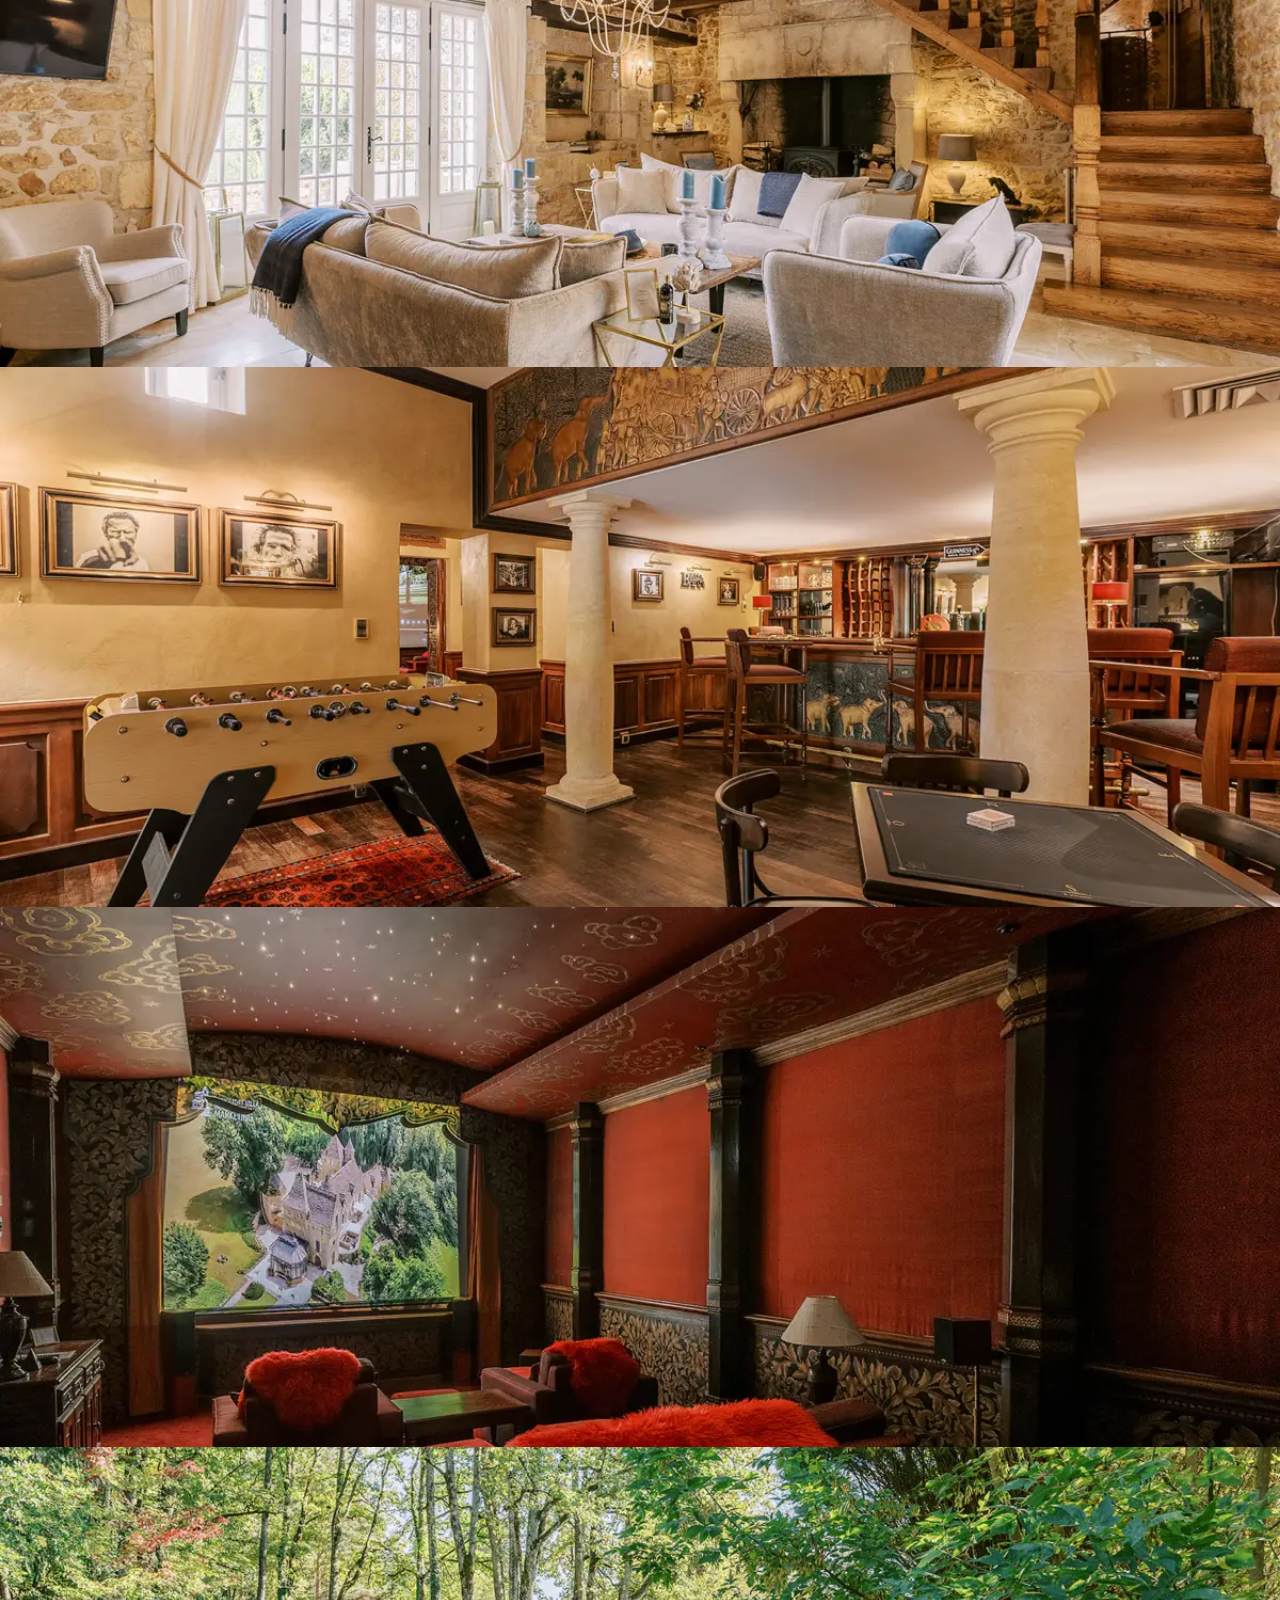
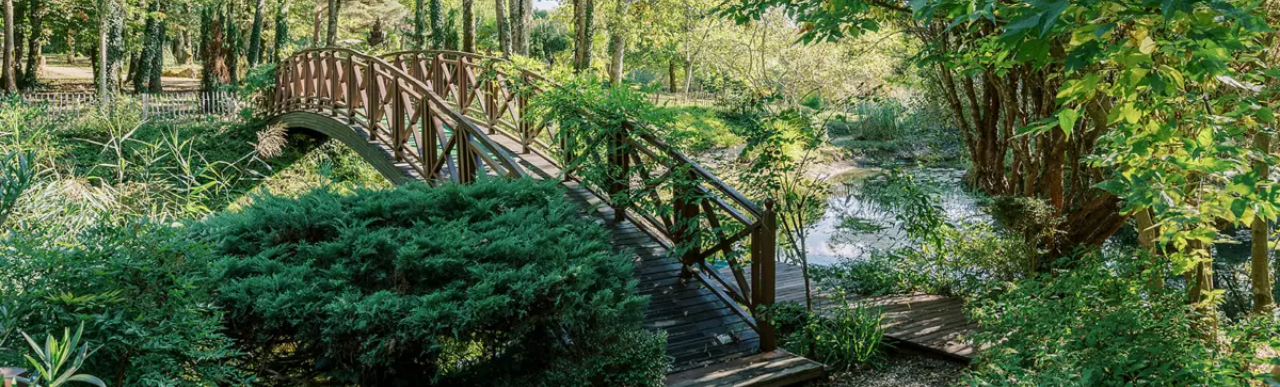
==== commit 5dd3e7c1: "rooming list" ====
--- a/chateau.html
+++ b/chateau.html
@@ -149,7 +149,7 @@
             <p class="font-serif text-base mb-2 inline-flex"><a target="_blank" class="text-primary font-medium hover:underline" href="https://www.chateaulacarriere.com/northwing?pgid=mfozkqka-22cdbec3-e9a7-4ac3-84b1-591245e0a18a">Chambre des Platanes</a> &mdash; Alex & Carolyn</p>
             <p class="font-serif text-base mb-2 inline-flex"><a target="_blank" class="text-primary font-medium hover:underline" href="https://www.chateaulacarriere.com/northwing?pgid=mfozkqka-75540565-c805-4bfc-909b-123af123d6b2">Chambre des Lauriers</a> &mdash; Ursula</p>
             <p class="font-serif text-base mb-2 inline-flex"><a target="_blank" class="text-primary font-medium hover:underline" href="https://www.chateaulacarriere.com/northwing?pgid=mfozkqka-7fd41e28-2b3b-4659-9988-f55aa5620a2f">Chambre des Rosiers</a> &mdash; Cayley & Trevor & Brooks</p>
-            <p class="font-serif text-base mb-18 inline-flex"><a target="_blank" class="text-primary font-medium hover:underline" href="https://www.chateaulacarriere.com/northwing?pgid=mfozkqka-12fedc9f-6fec-45df-bf12-f11087e1fe56">Chambre des Cerisiers</a> &mdash; Enrico & Ventia & Veronica</p>
+            <p class="font-serif text-base mb-18 inline-flex"><a target="_blank" class="text-primary font-medium hover:underline" href="https://www.chateaulacarriere.com/northwing?pgid=mfozkqka-12fedc9f-6fec-45df-bf12-f11087e1fe56">Chambre des Cerisiers</a> &mdash; Enrico & Venetia & Veronica</p>
 
             <div class="relative flex overflow-hidden mb-6" style="height: 30vh;">
               <div class="absolute inset-0 bg-cover bg-center bg-no-repeat" style="background-image: url('pics/chateau_south_wing.webp');"></div>
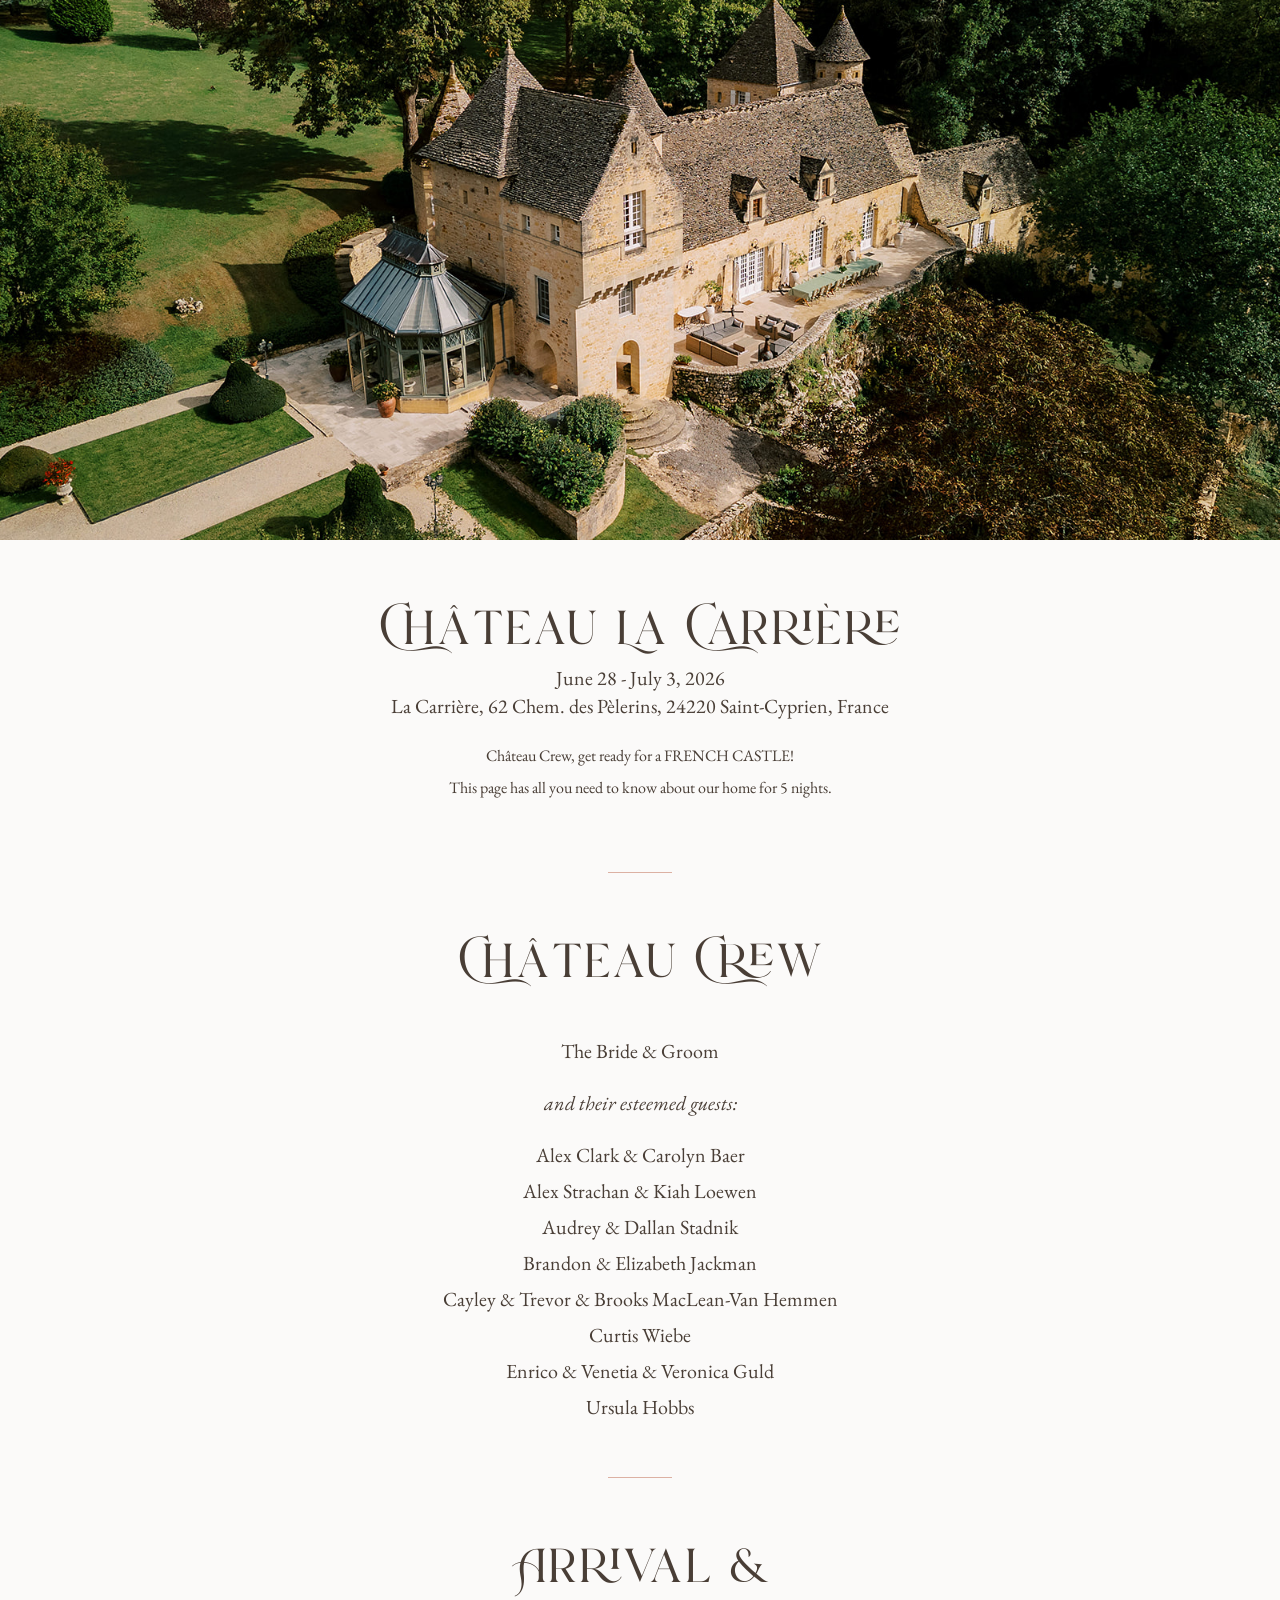
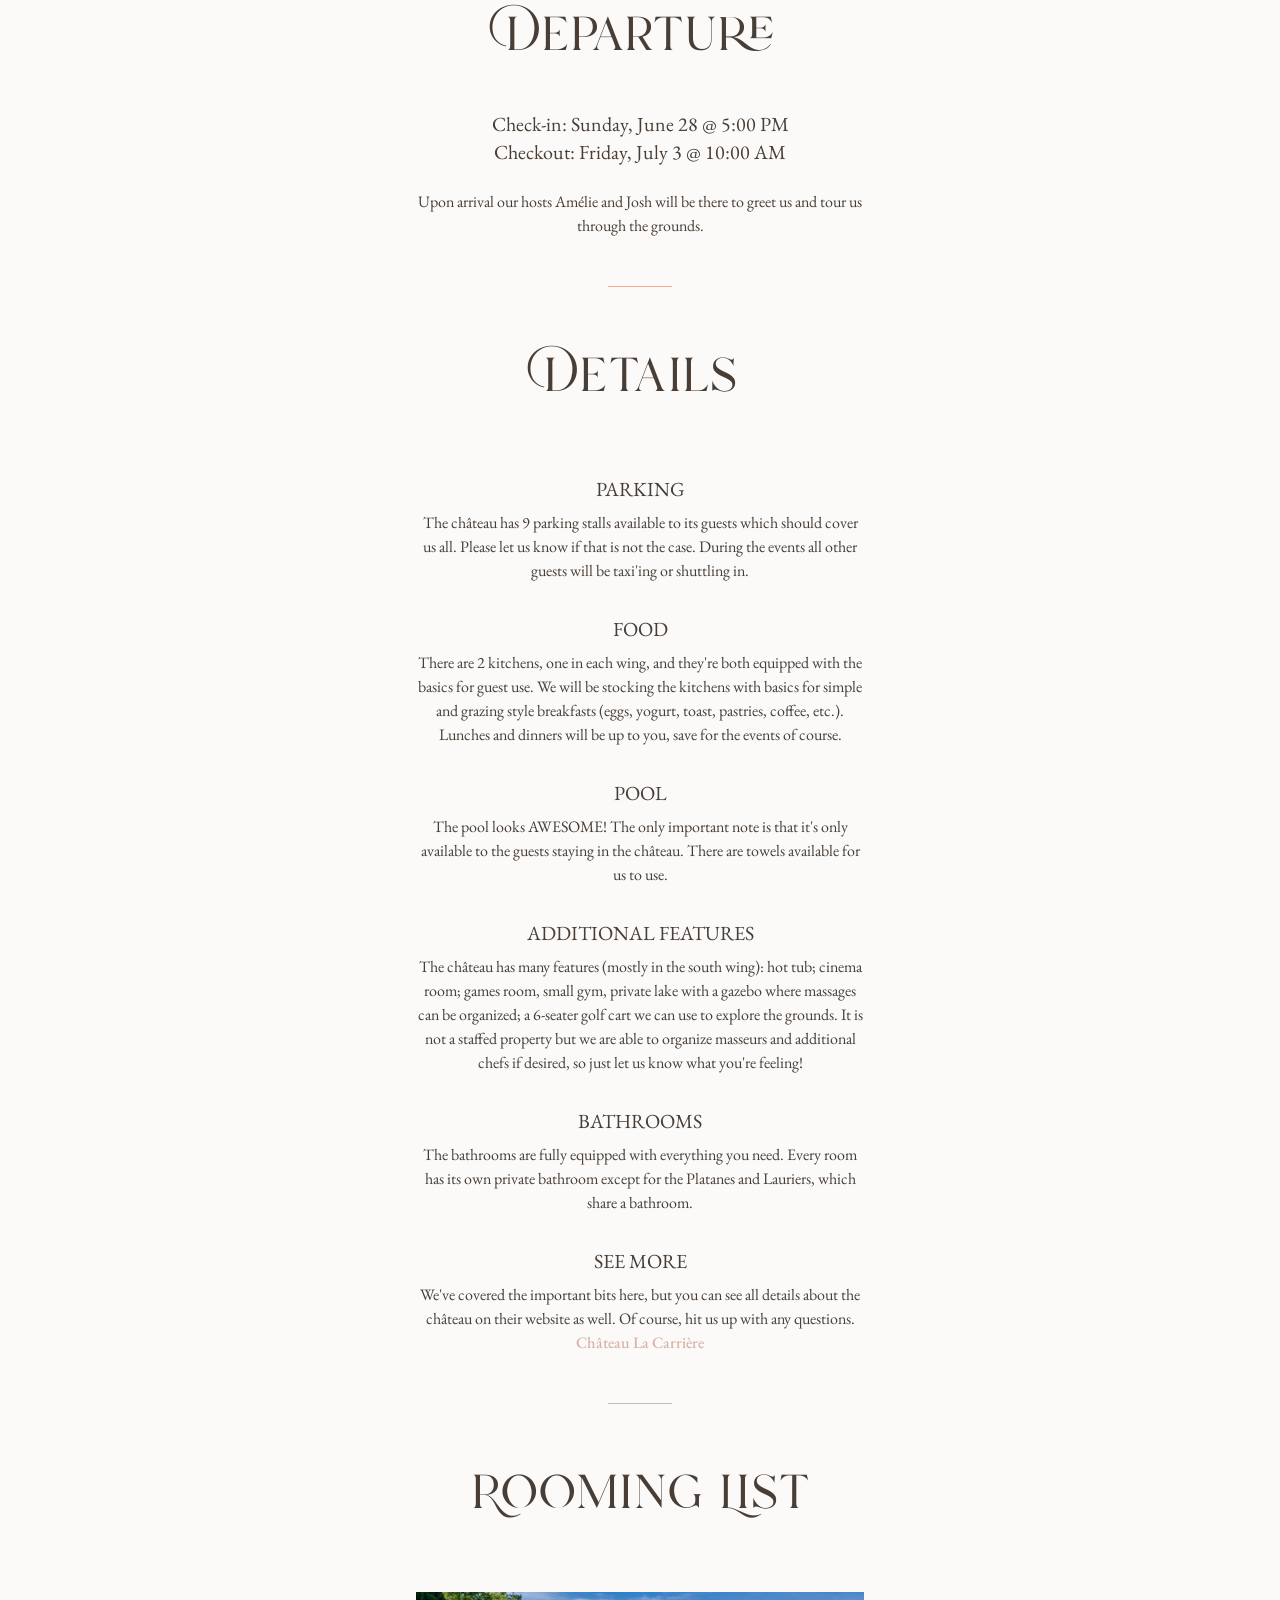
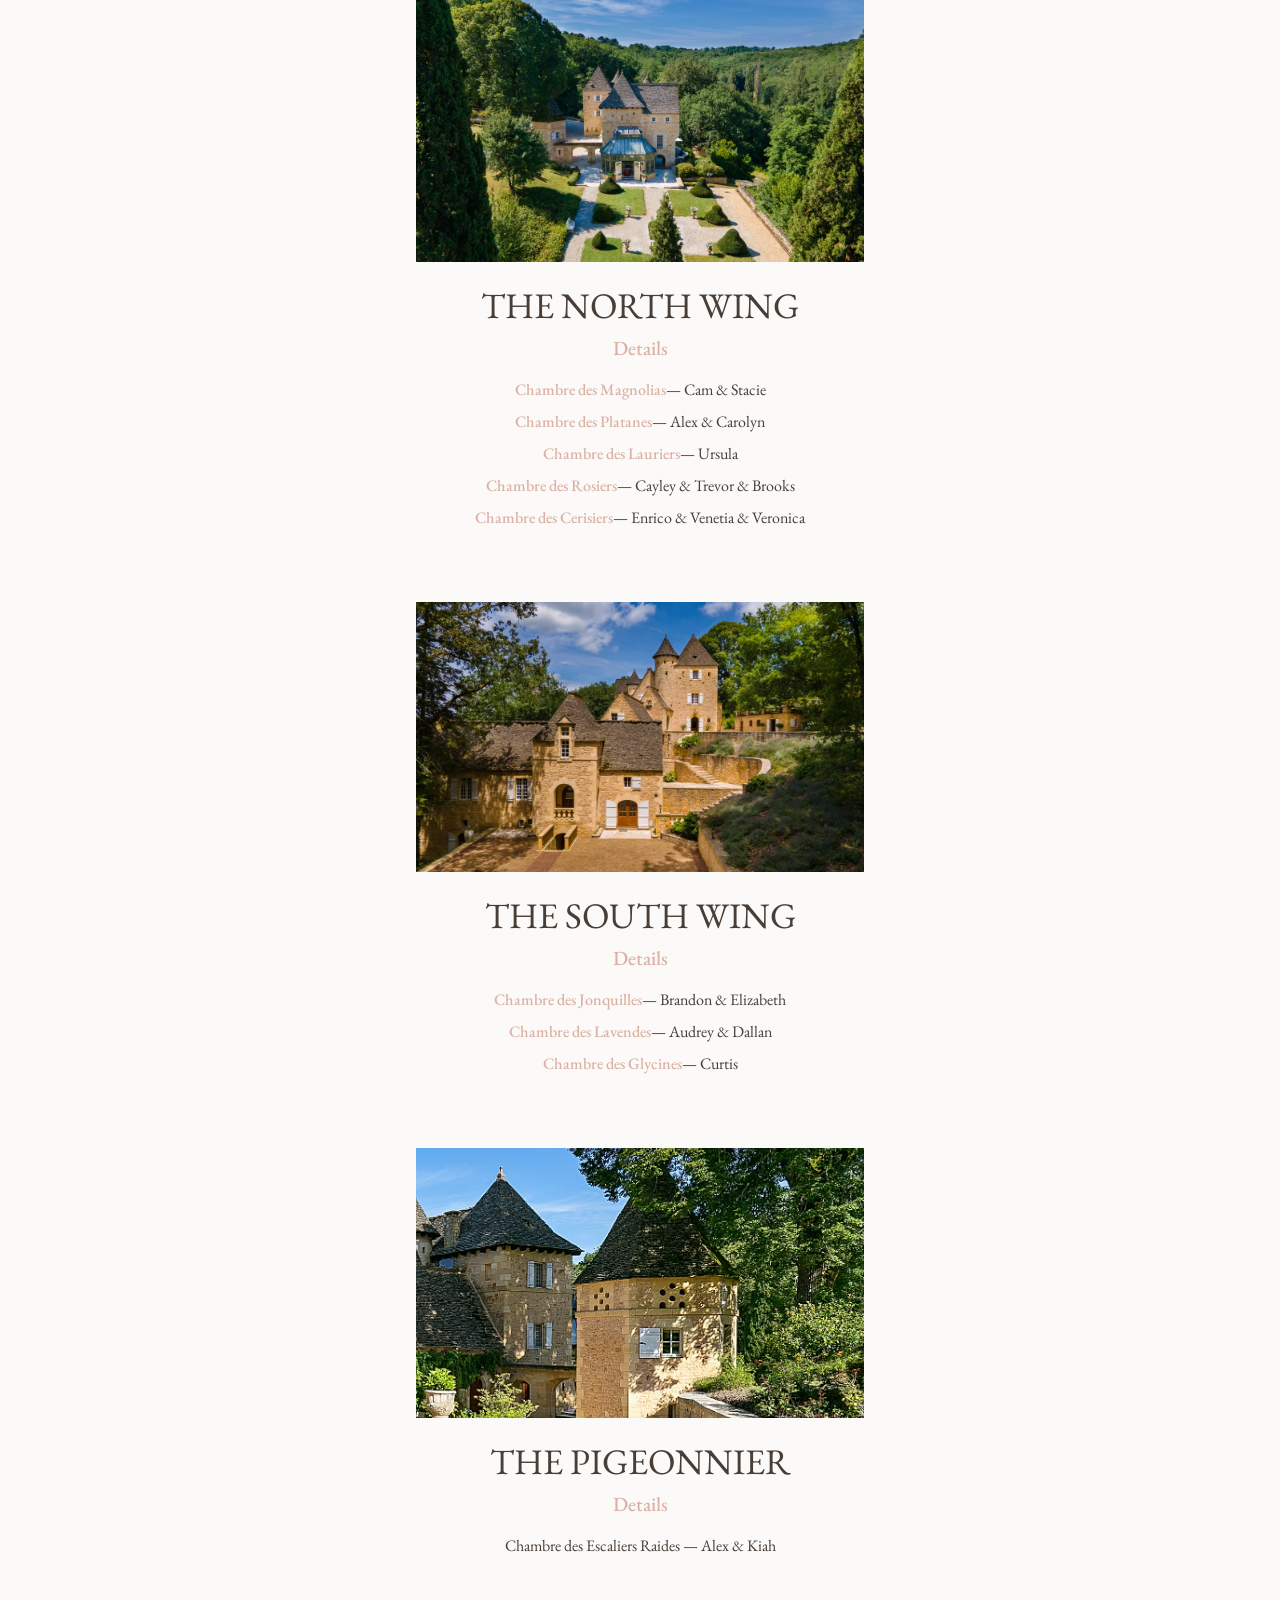
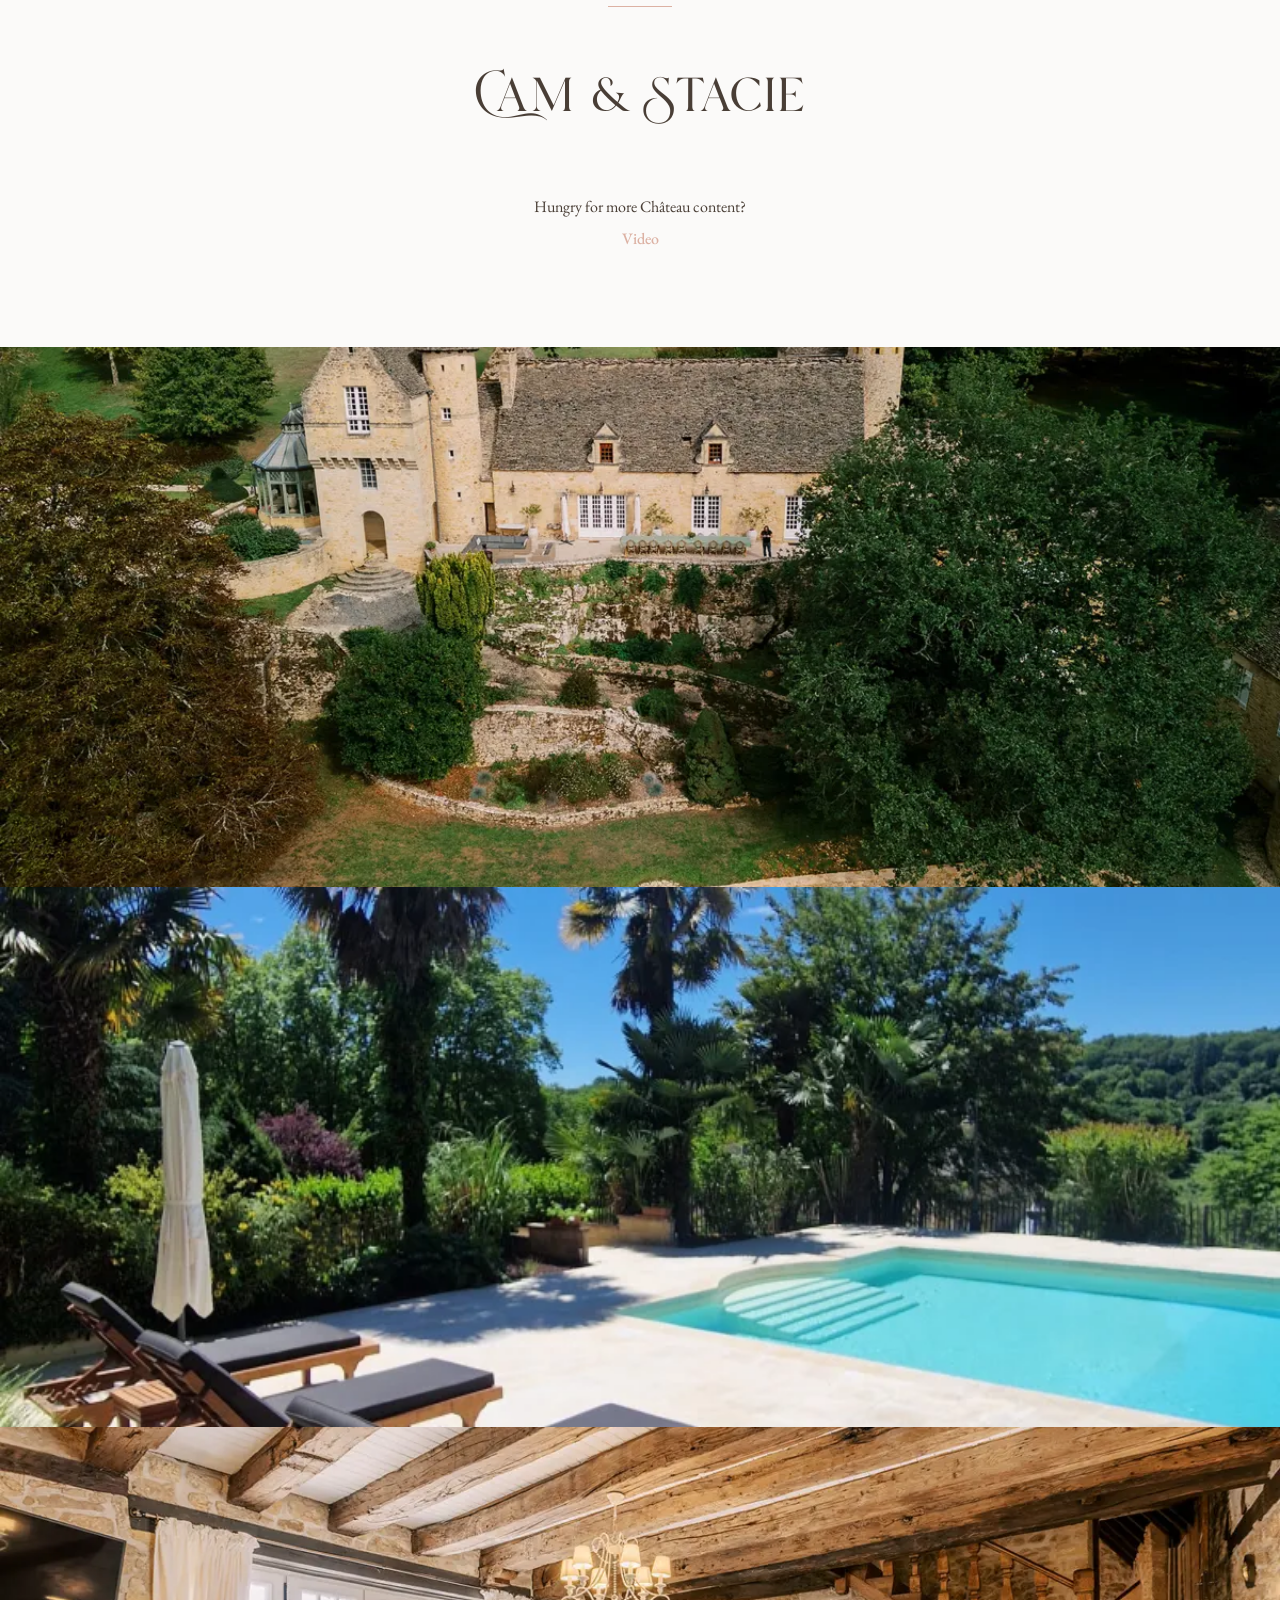
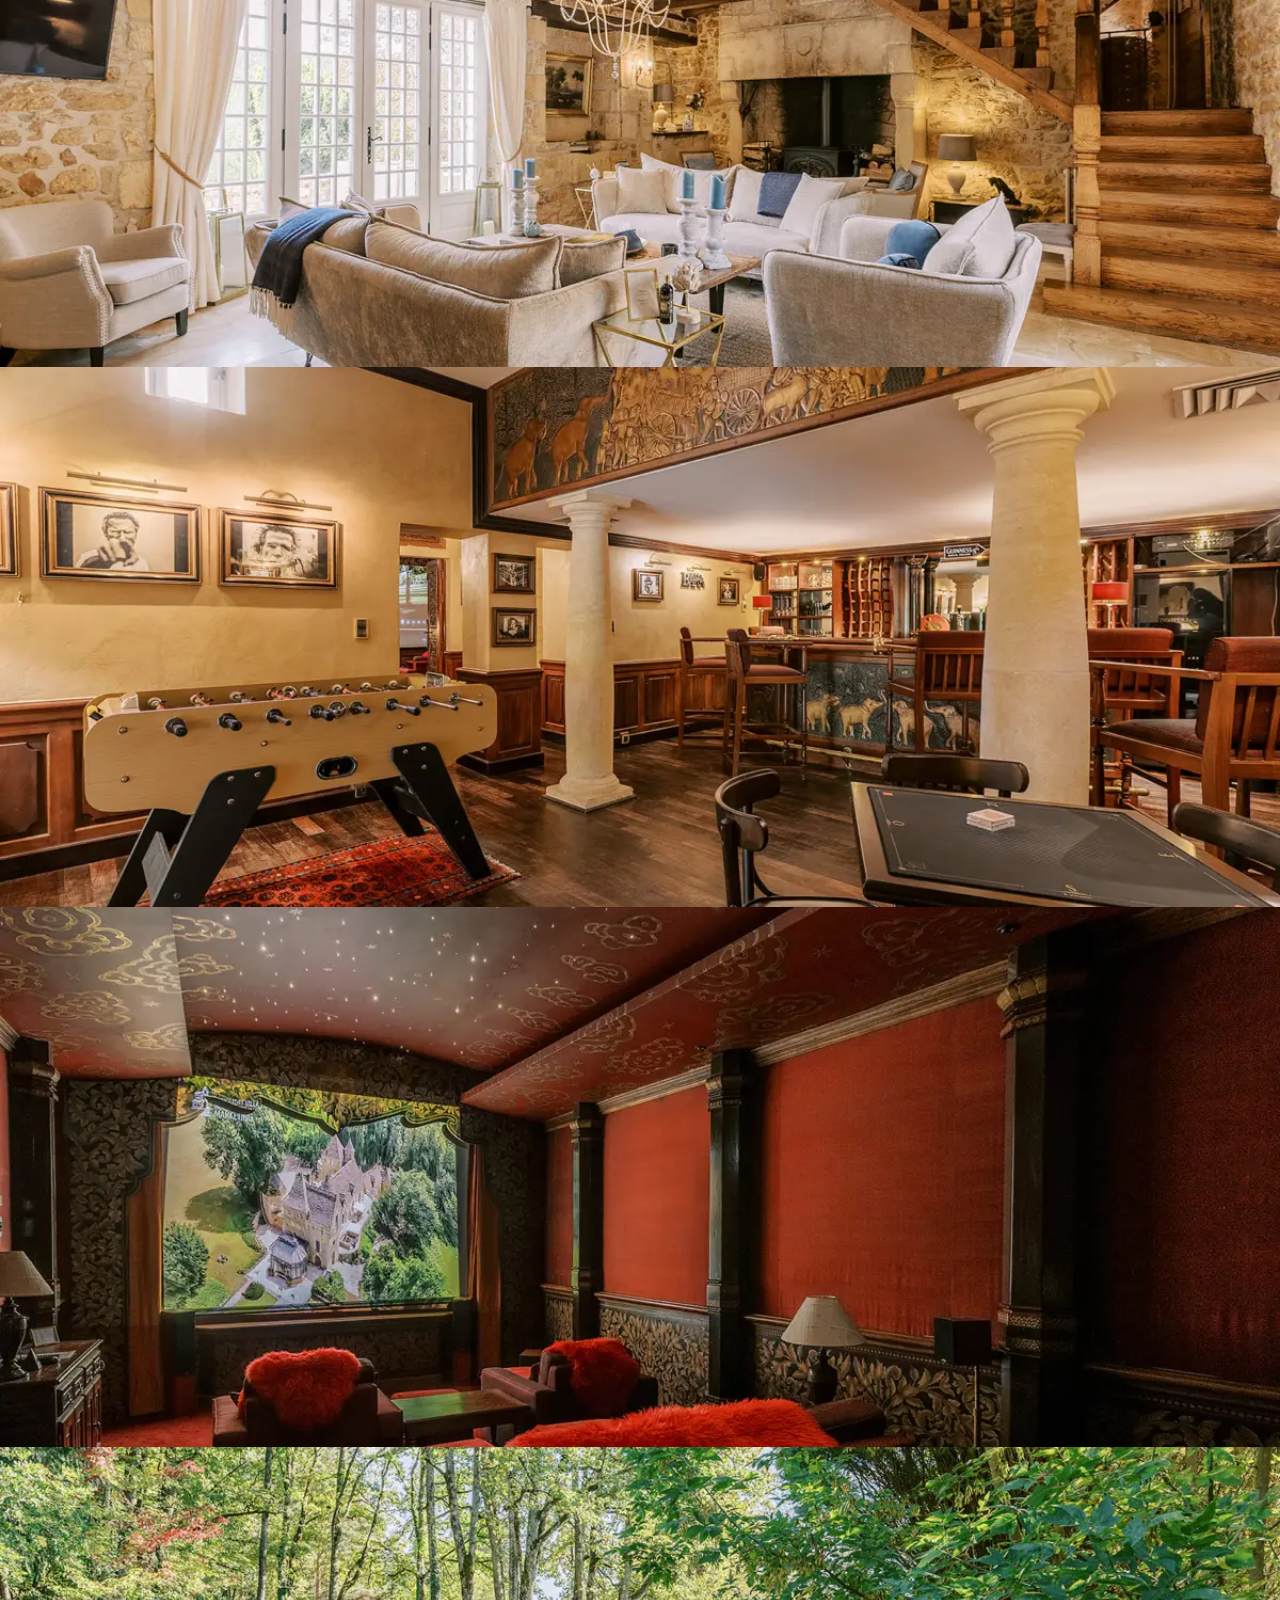
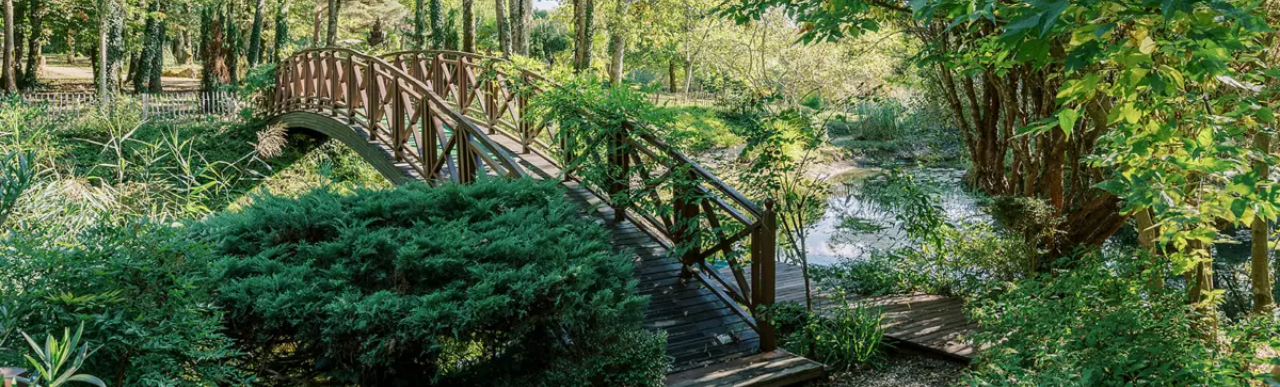
==== commit 1844fe2c: "amenities" ====
--- a/chateau.html
+++ b/chateau.html
@@ -121,7 +121,7 @@
             <p class="font-serif text-base mb-8 inline-flex">The pool looks AWESOME! The only important note is that it's only available to the guests staying in the château. There are towels available for us to use.</p>
 
             <h4 class="font-serif text-xl mb-2">ADDITIONAL FEATURES</h4>
-            <p class="font-serif text-base mb-8 inline-flex">The château has many features: hot tub; cinema room; games room, small gym, private lake with a gazebo where massages can be organized; a 6-seater golf cart we can use to explore the grounds. It is not a staffed property but we are able to organize masseurs and additional chefs if desired, so just let us know what you're feeling!</p>
+            <p class="font-serif text-base mb-8 inline-flex">The château has many features (mostly in the south wing): hot tub; cinema room; games room, small gym, private lake with a gazebo where massages can be organized; a 6-seater golf cart we can use to explore the grounds. It is not a staffed property but we are able to organize masseurs and additional chefs if desired, so just let us know what you're feeling!</p>
 
             <h4 class="font-serif text-xl mb-2">BATHROOMS</h4>
             <p class="font-serif text-base mb-8 inline-flex">The bathrooms are fully equipped with everything you need. Every room has its own private bathroom except for the Platanes and Lauriers, which share a bathroom.</p>
